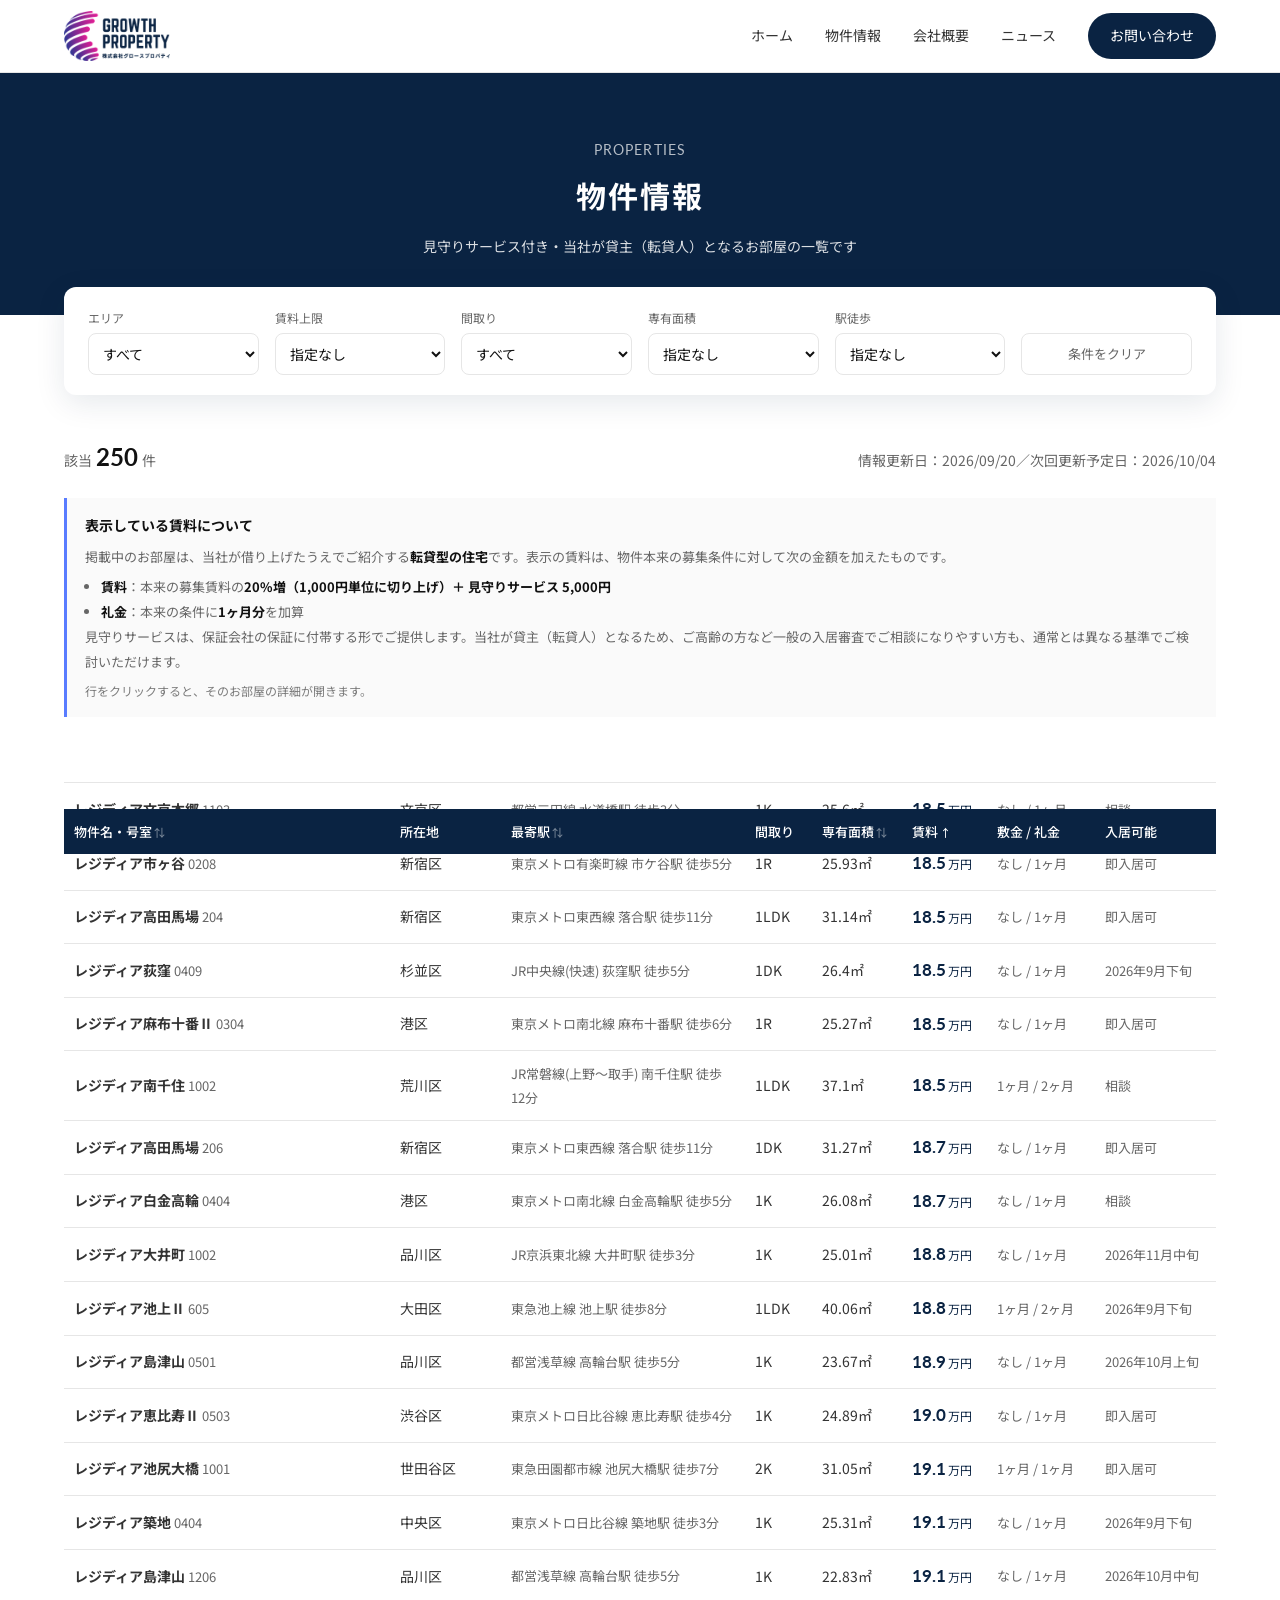
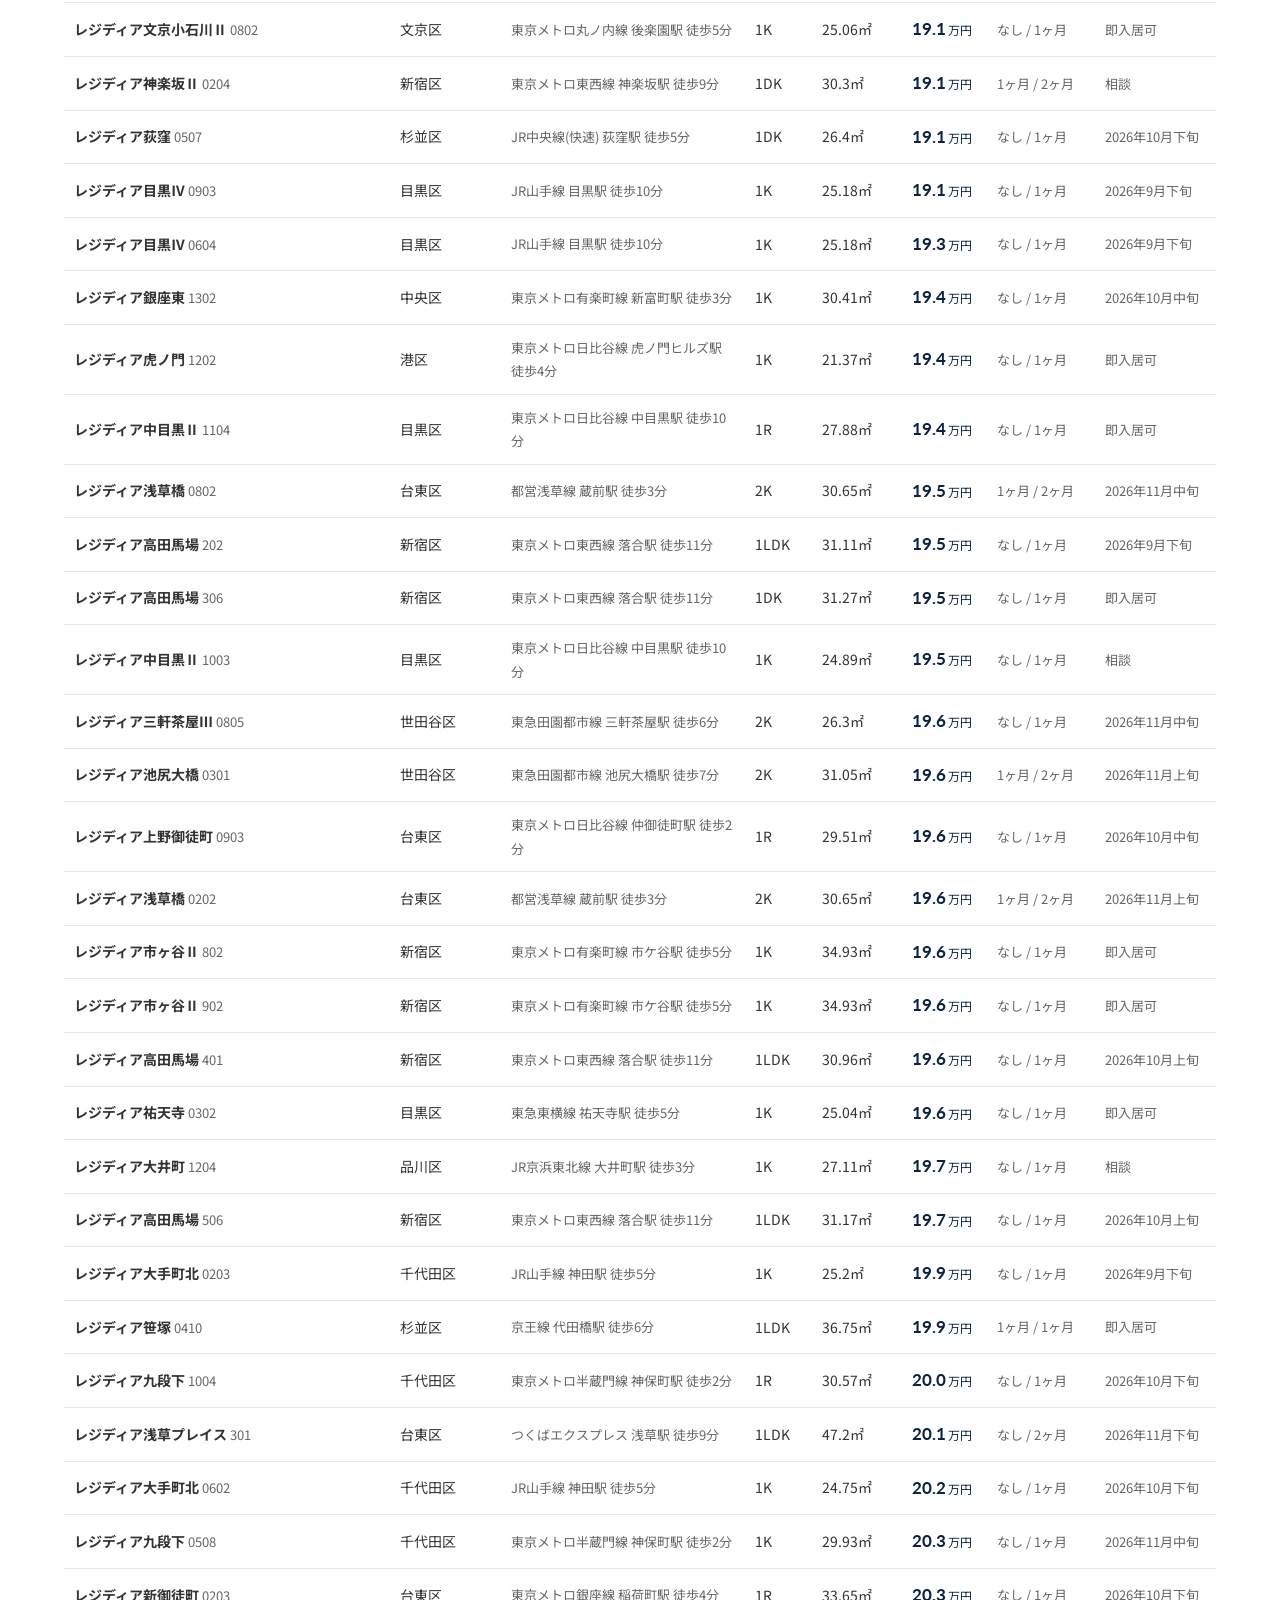
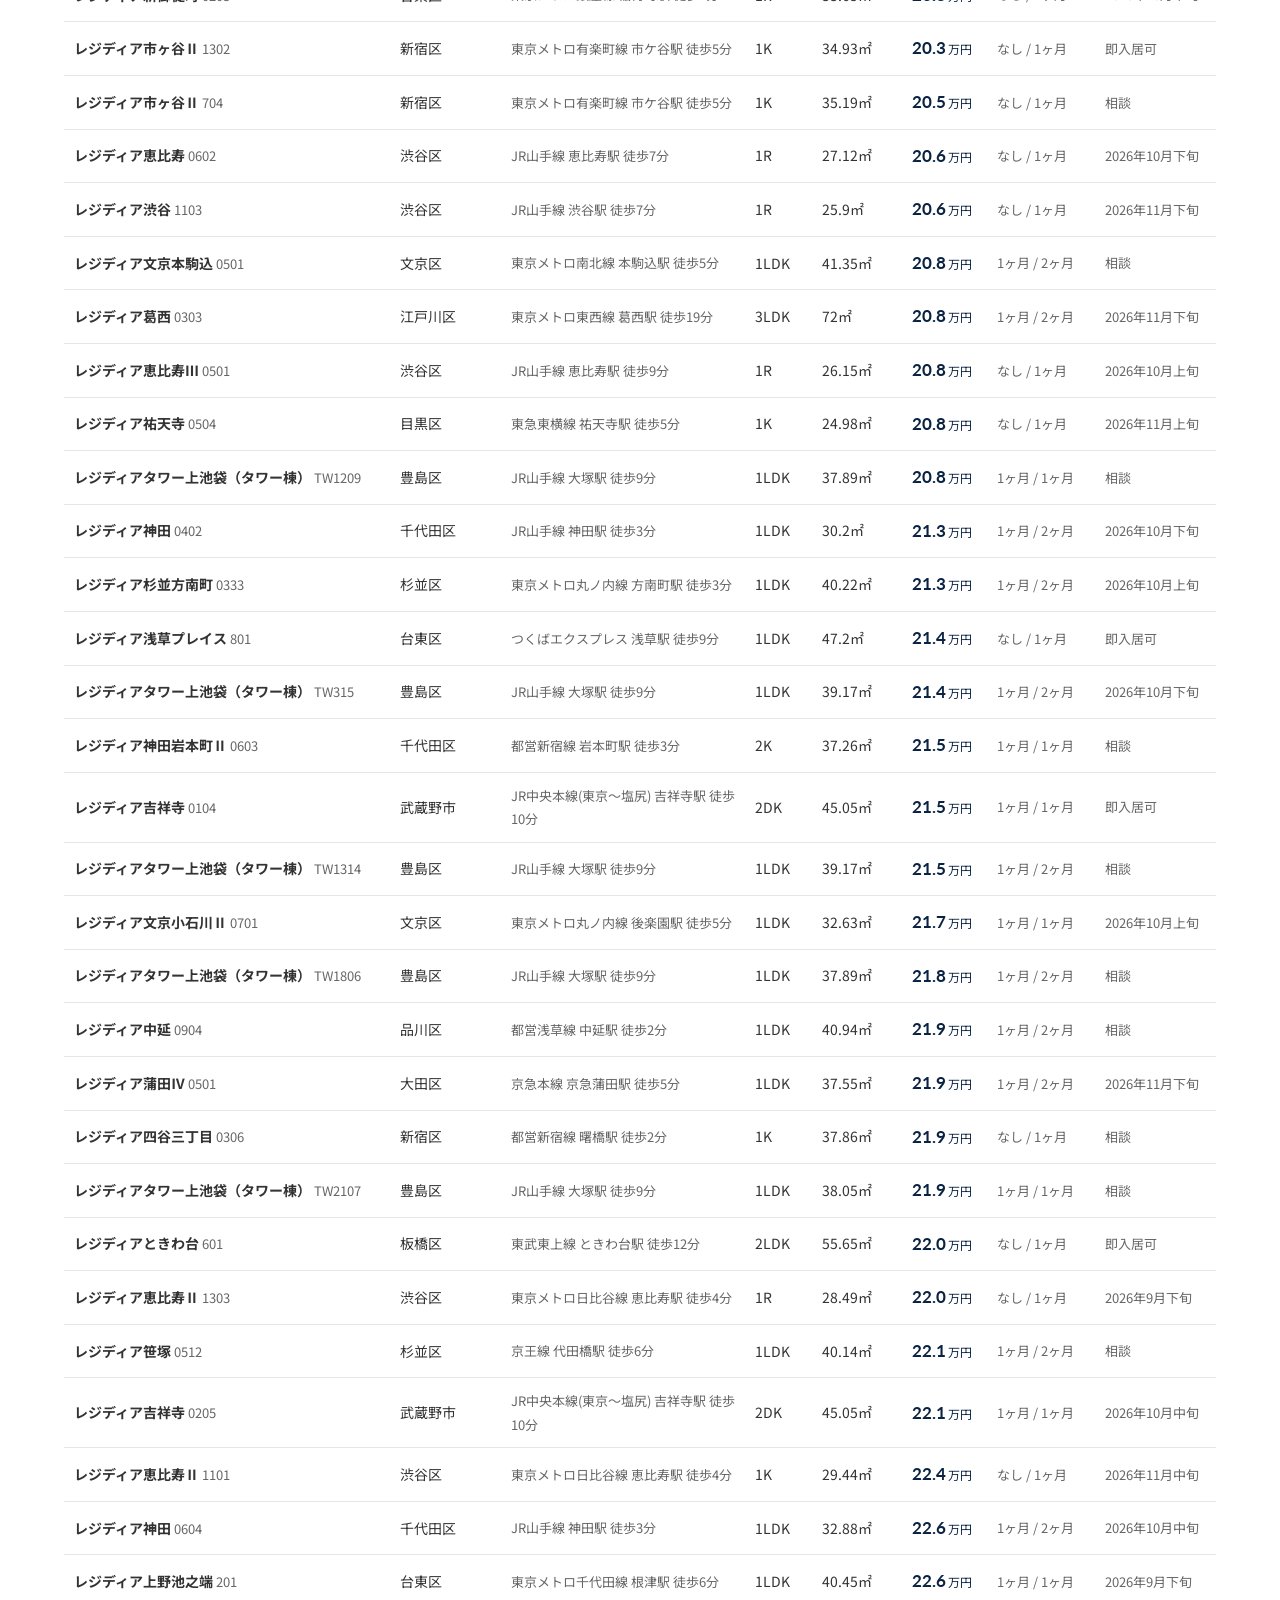
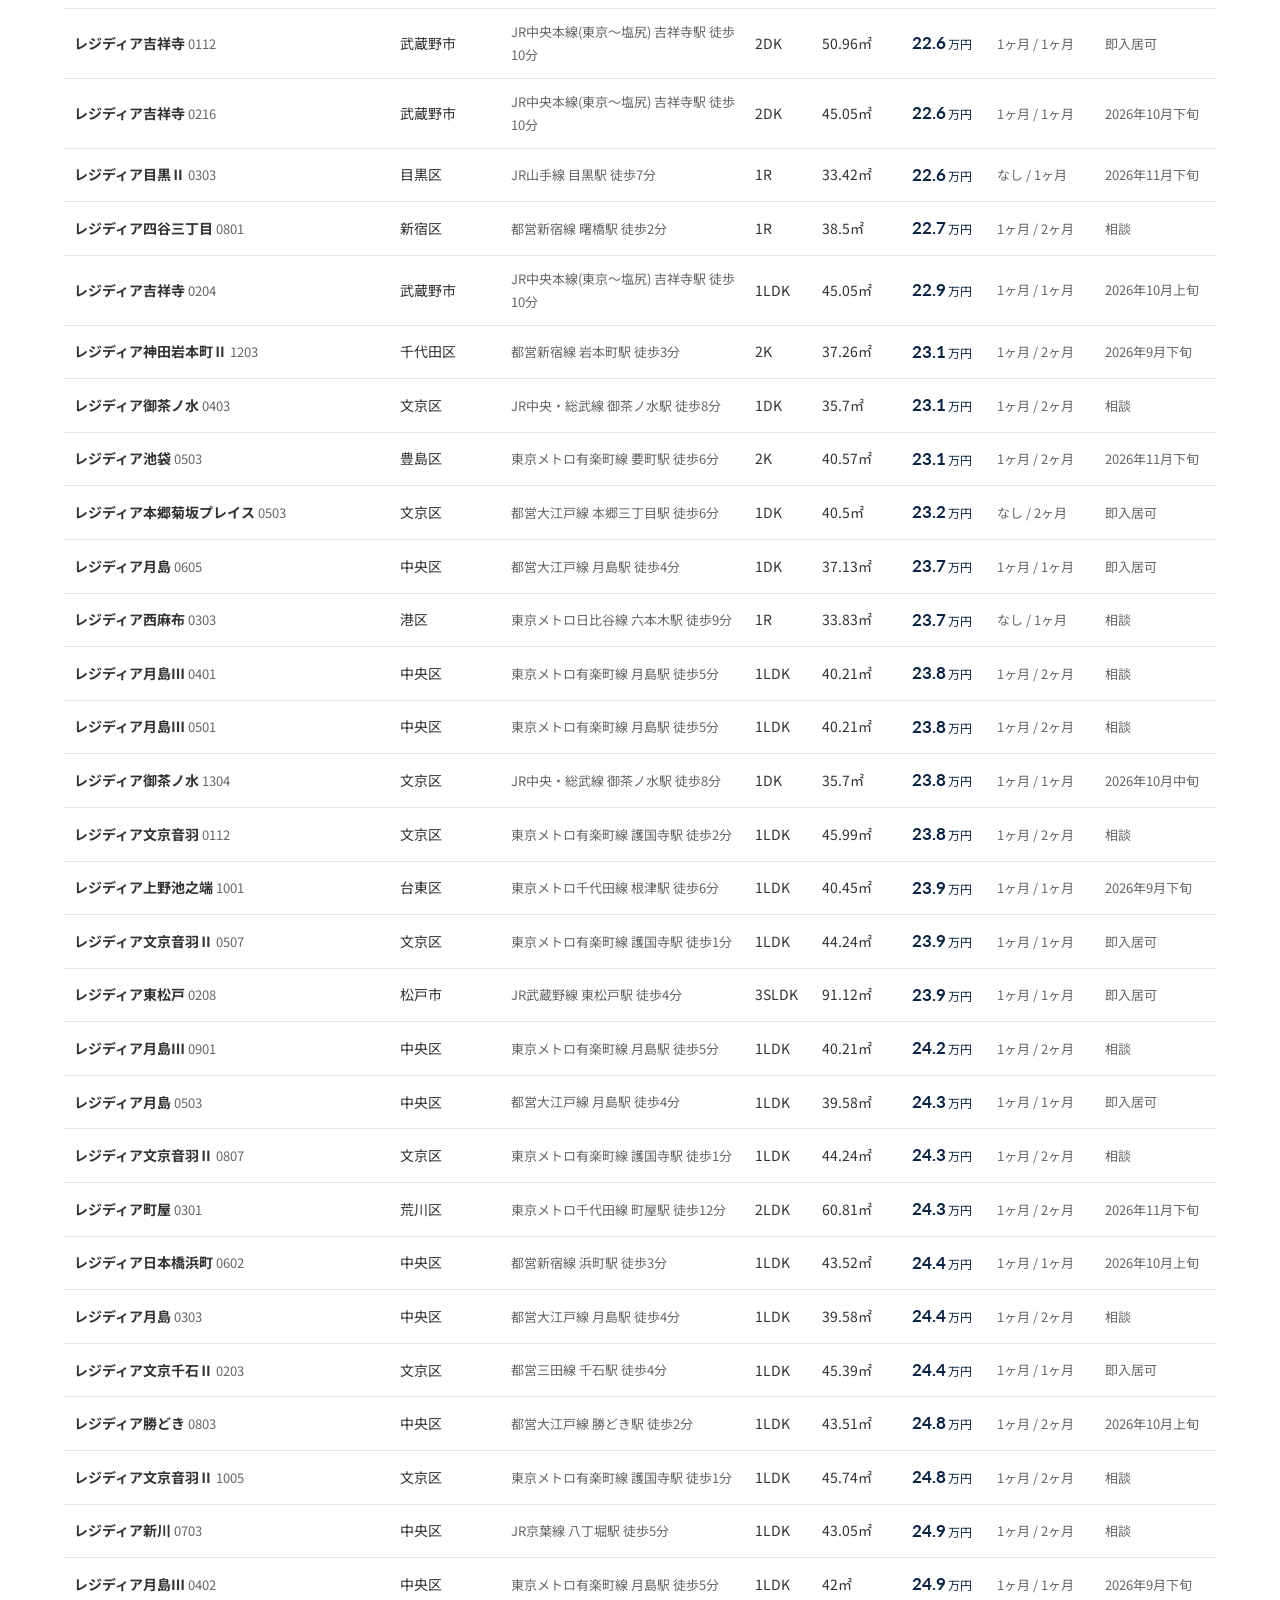
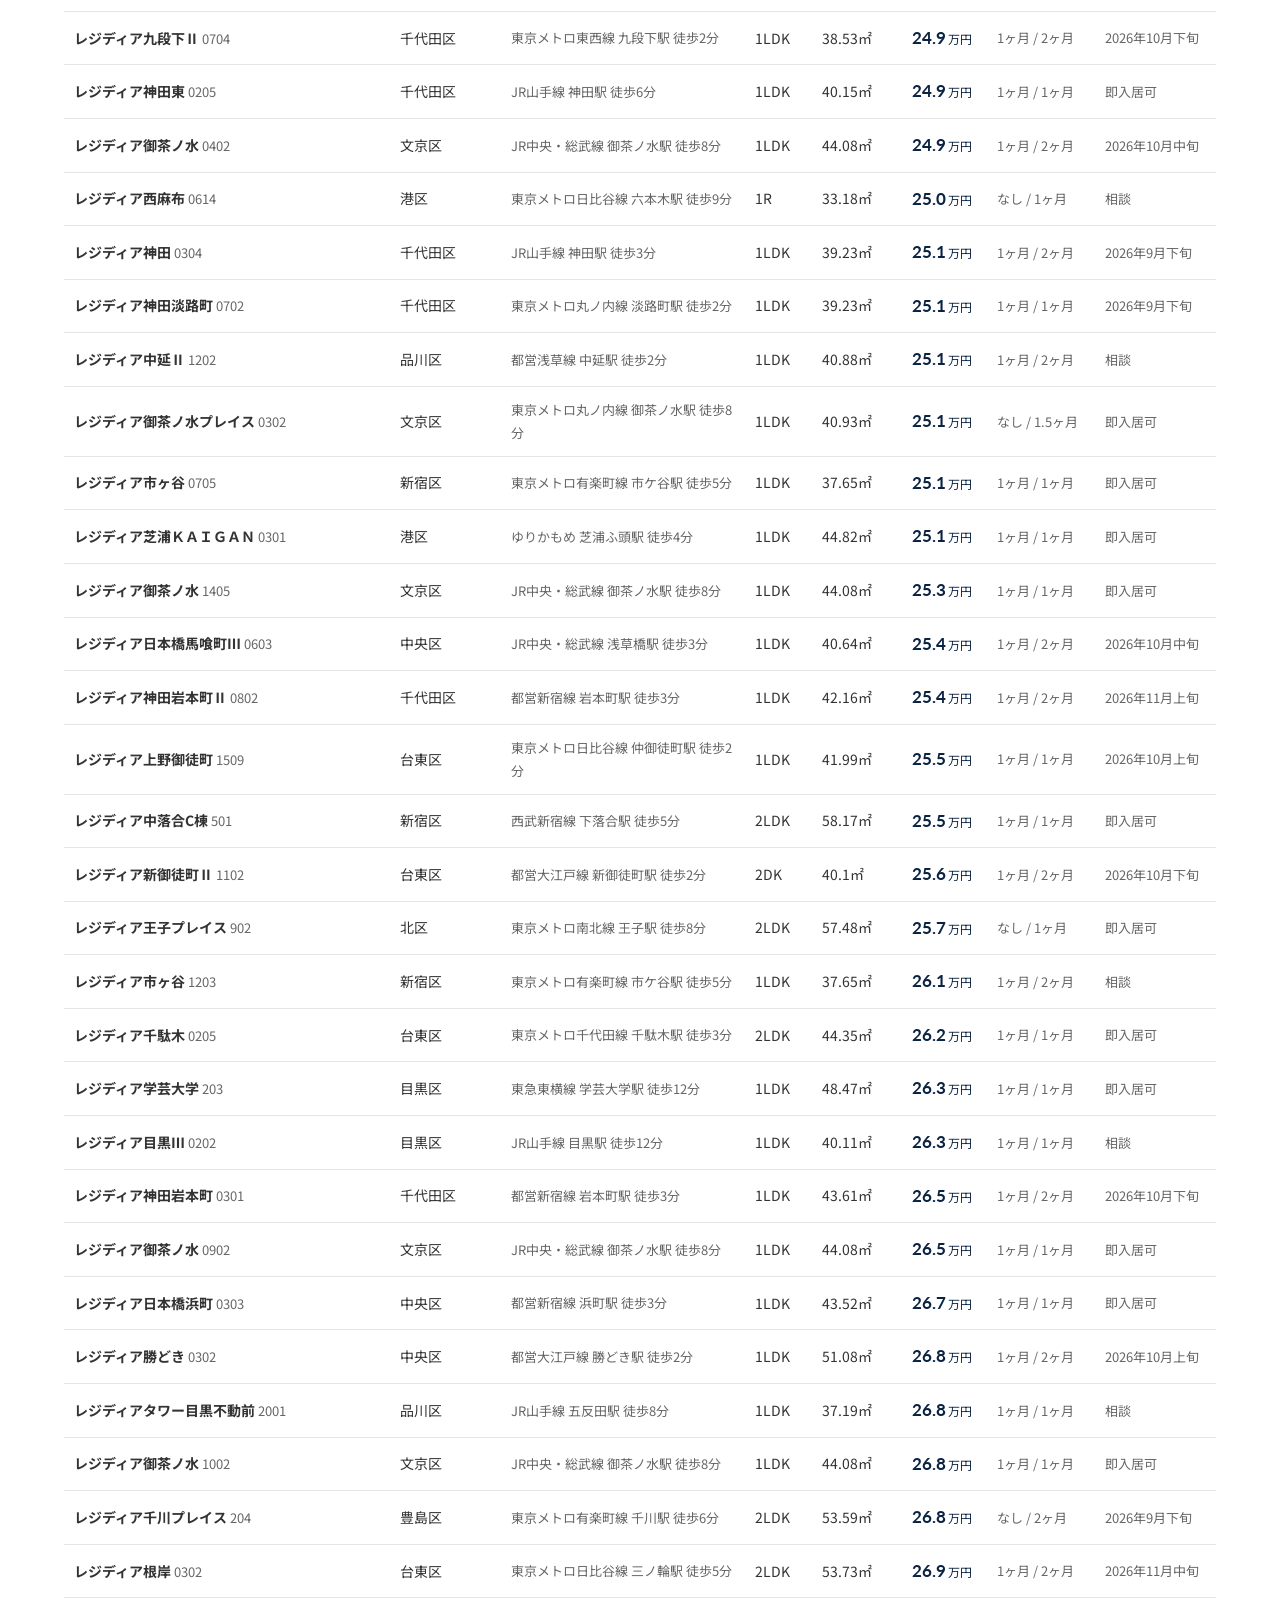
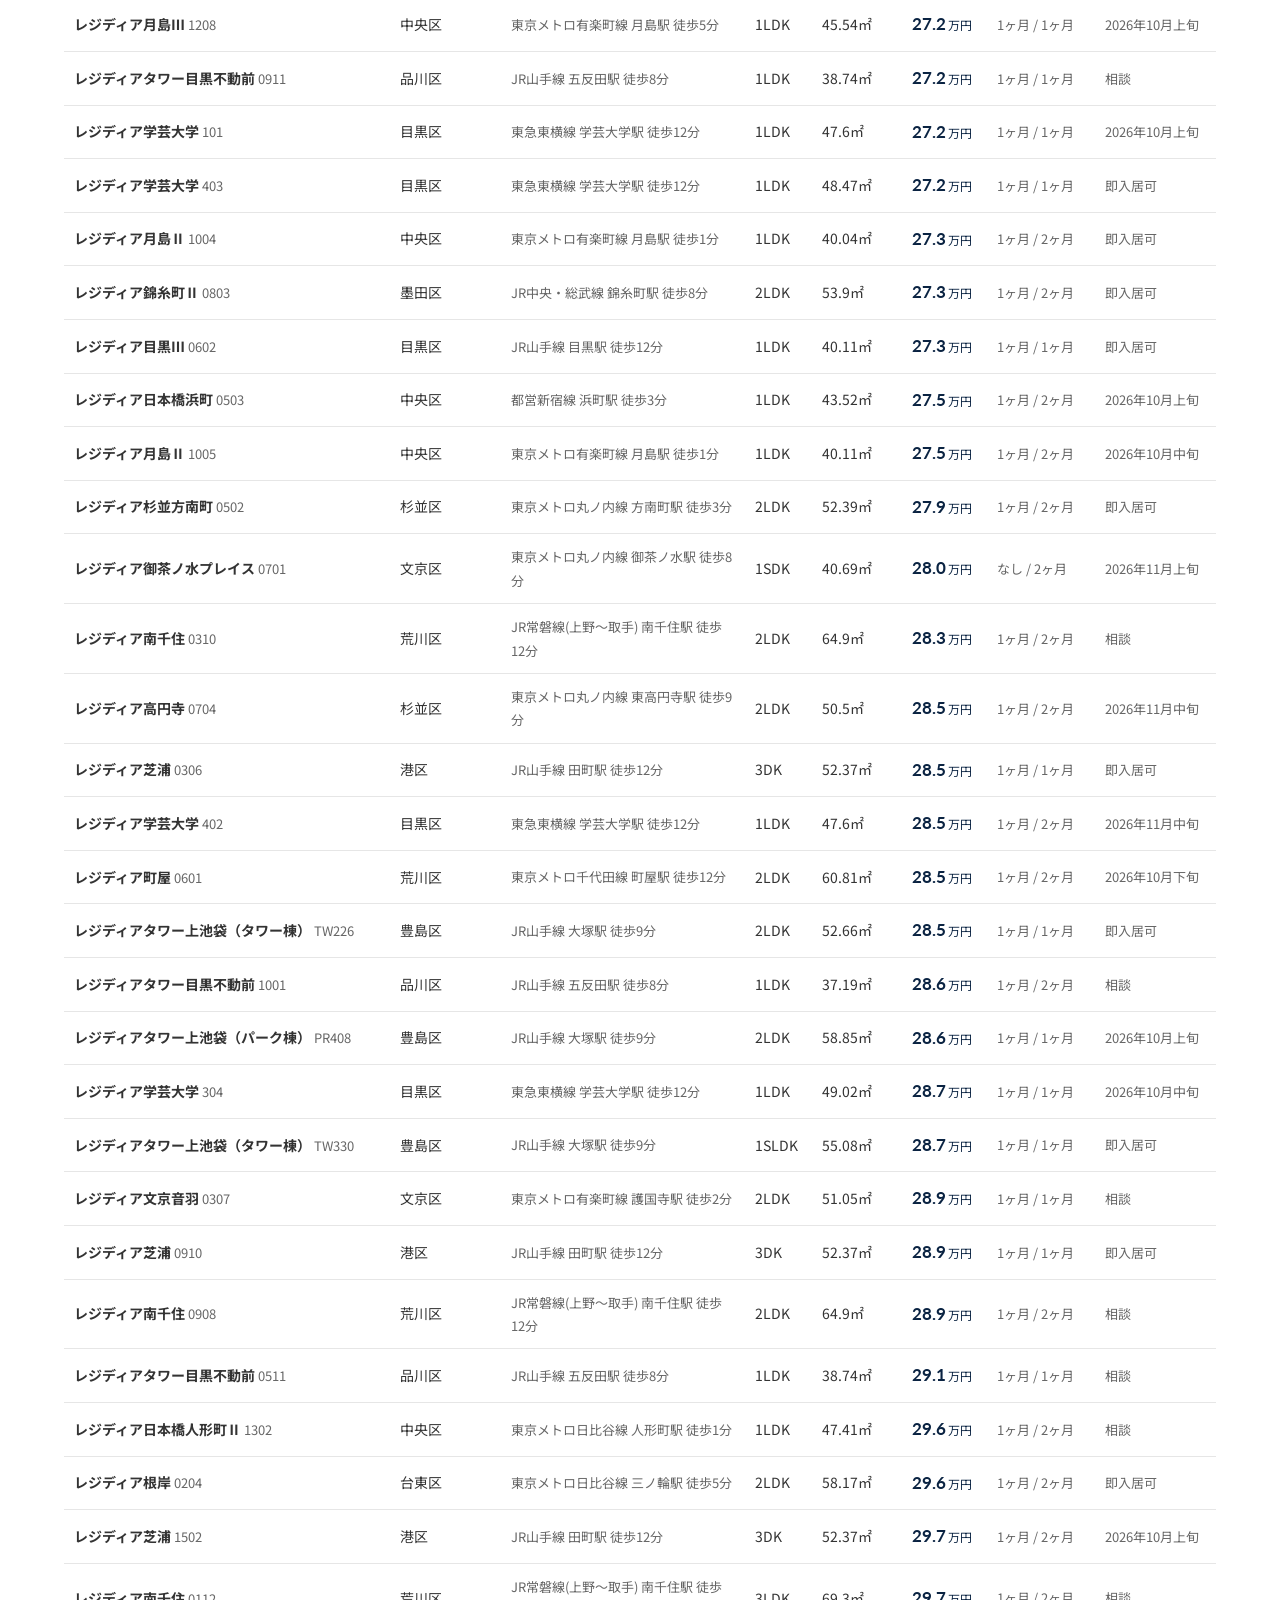
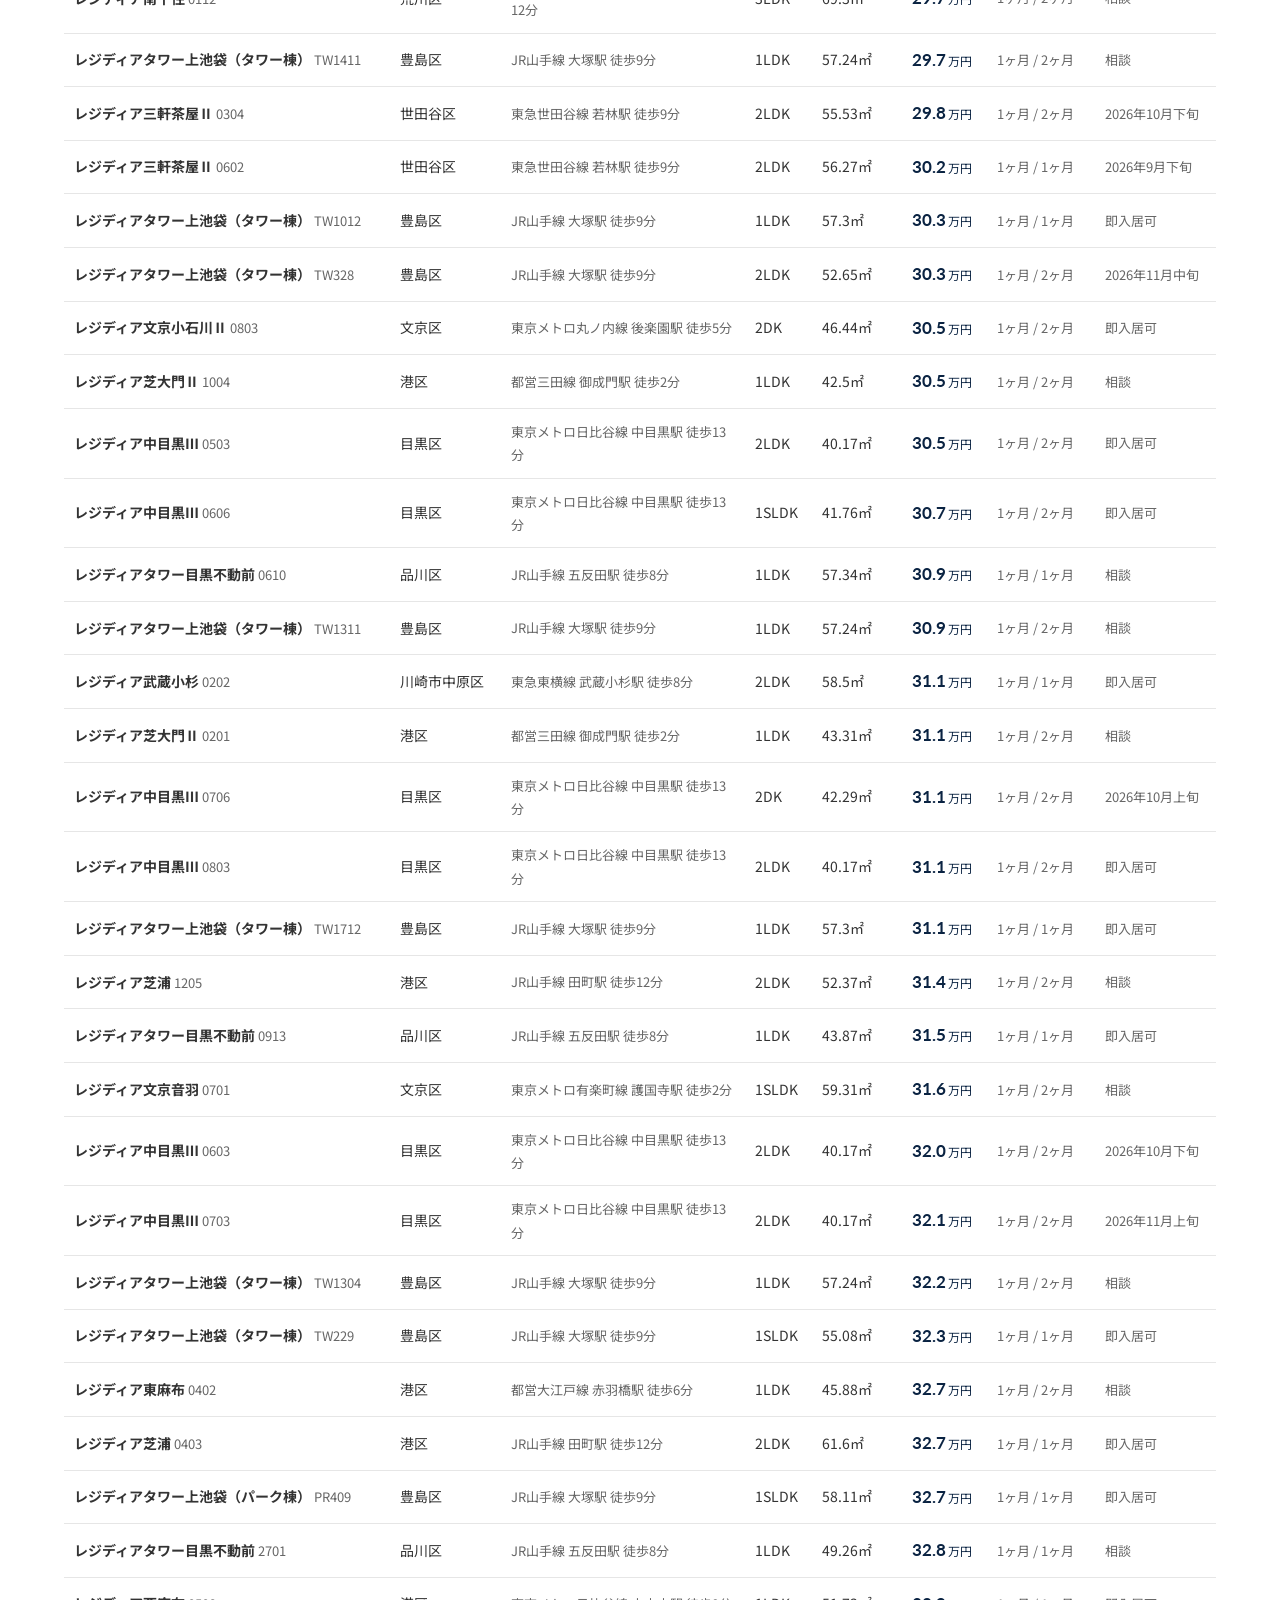
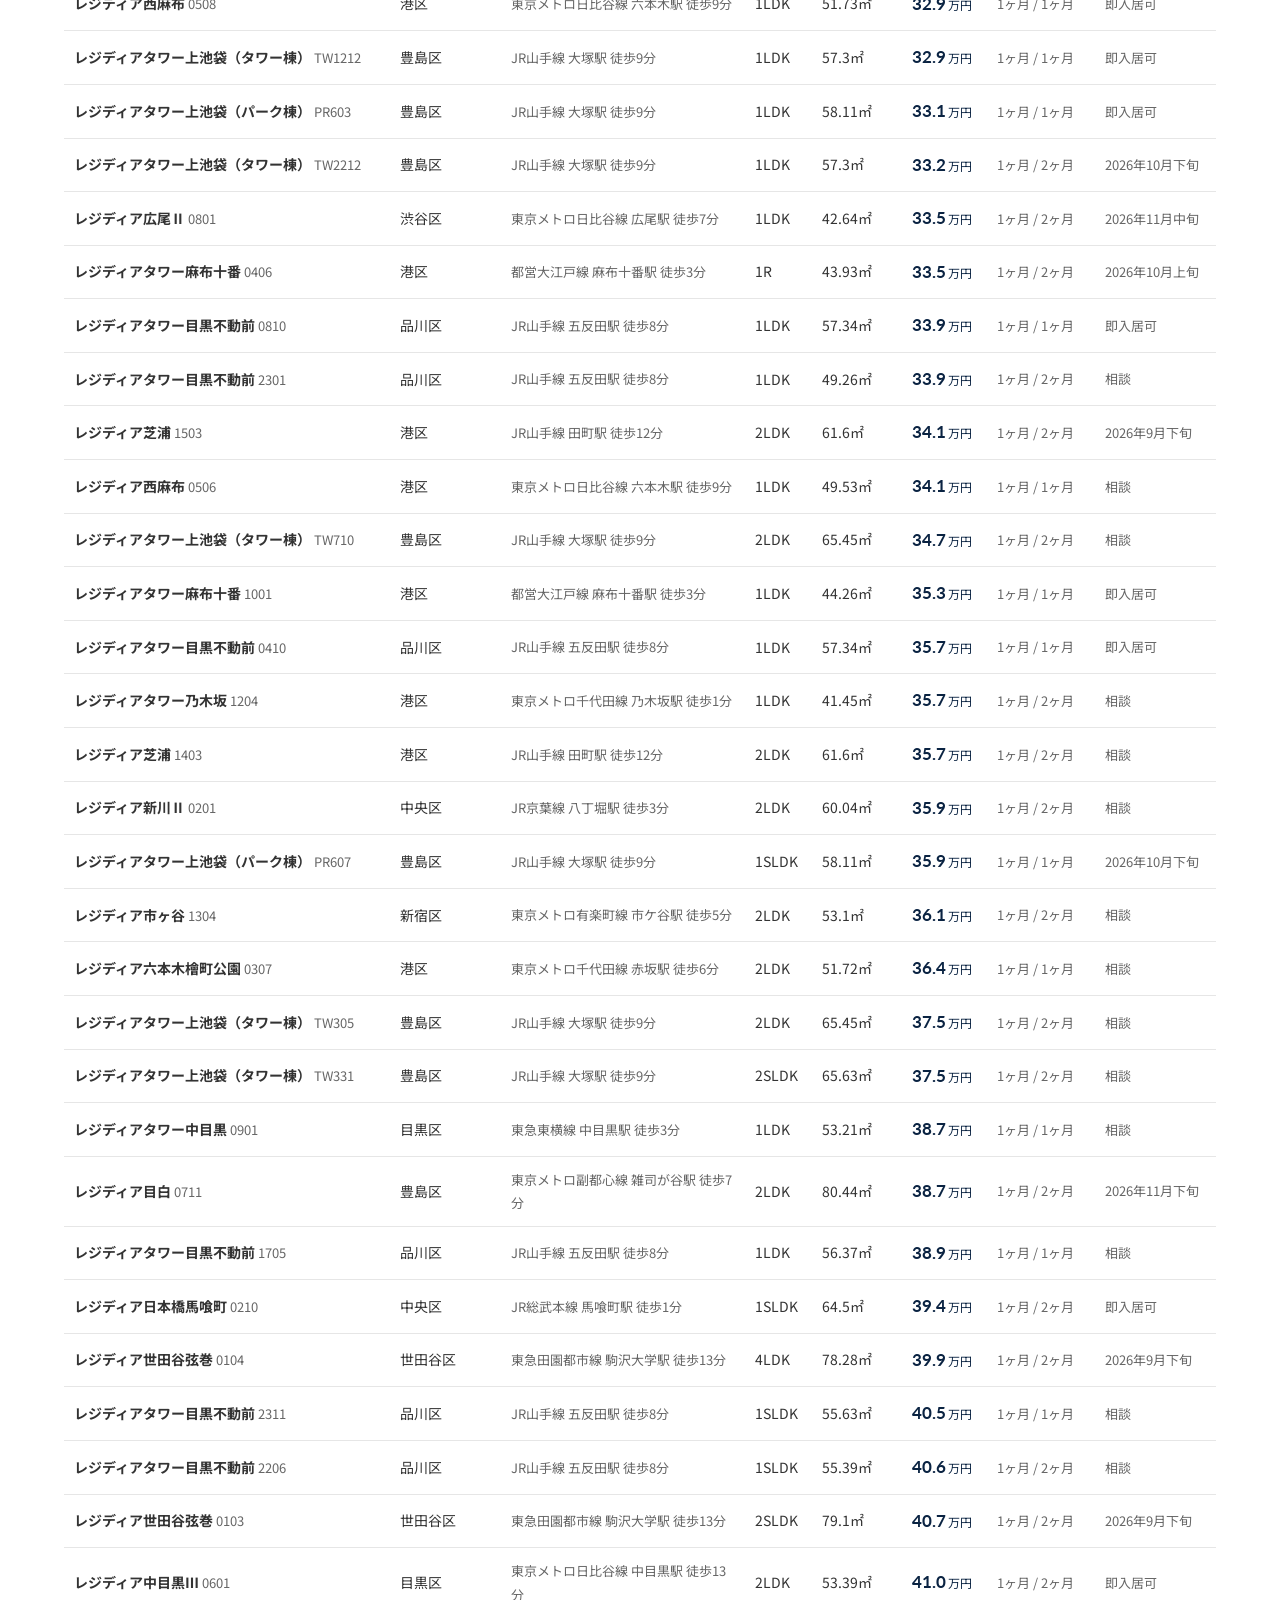
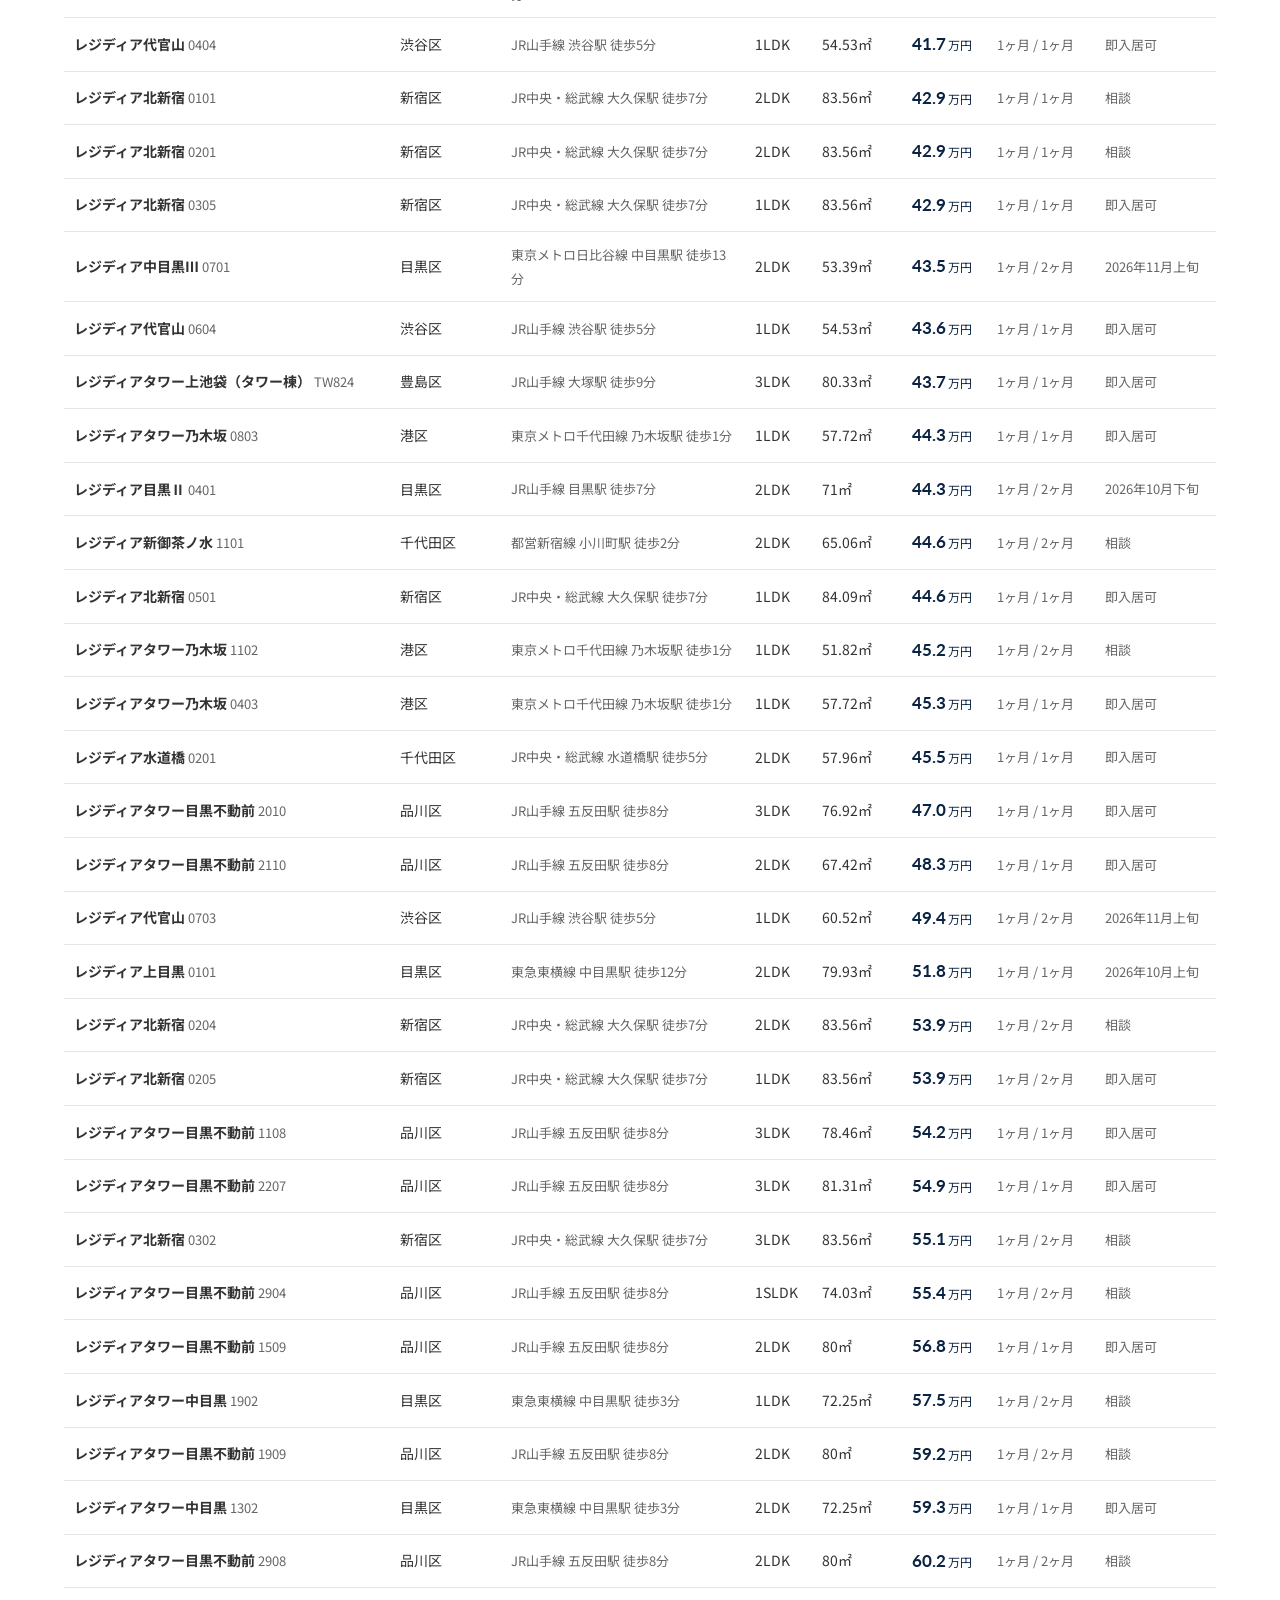
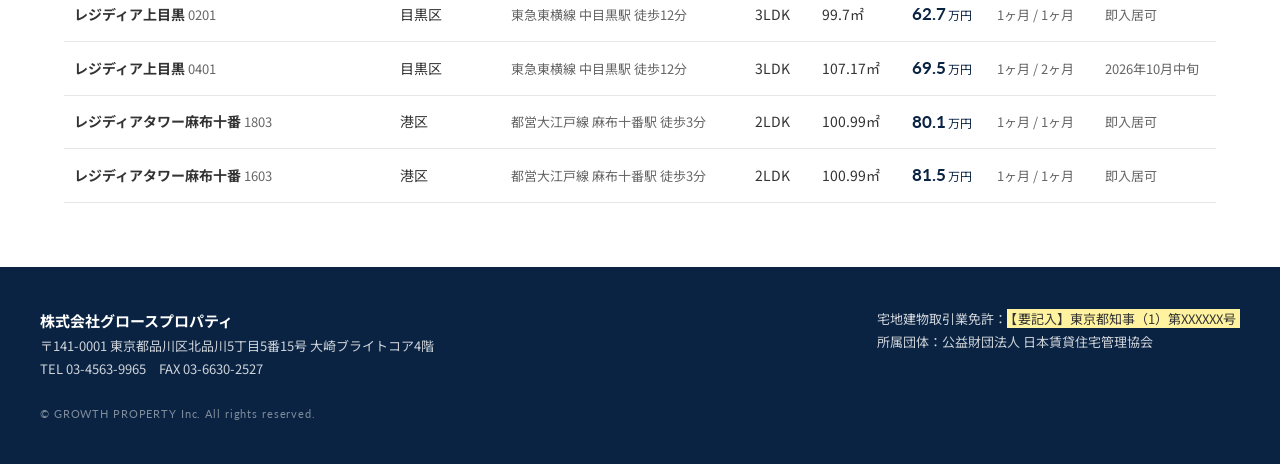
==== bukken/index.html @ fb1d076a "物件情報ページを追加（bukken/） イタンジBBの検索結果をもとにした賃貸物件の一覧・詳細ページ。 賃料は本来の募集賃料の20%増＋見守りサービス5,000円、礼金は＋1ヶ月で表示。  Co-Au" ====
<!doctype html>
<html lang="ja">
<head>
  <meta charset="utf-8">
  <meta name="viewport" content="width=device-width, initial-scale=1">
  <link rel="preconnect" href="https://fonts.googleapis.com">
  <link rel="preconnect" href="https://fonts.gstatic.com" crossorigin>
  <link href="https://fonts.googleapis.com/css2?family=Lato:wght@400;700&family=Noto+Sans+JP:wght@400;500;700&display=swap" rel="stylesheet">
  <link rel="stylesheet" href="assets/style.css?v=20260920115030">
  <title>物件情報｜株式会社グロースプロパティ</title>
  <meta name="description" content="株式会社グロースプロパティが転貸人となってご紹介する、見守りサービス付き賃貸住宅の一覧です。">
</head>
<body>
  <header class="site-header">
    <div class="inner">
      <a class="logo" href="https://growth-property.jp/" aria-label="株式会社グロースプロパティ"><img src="assets/logo.png" alt="GROWTH PROPERTY"></a>
      <nav class="site-nav">
        <a href="https://growth-property.jp/">ホーム</a>
        <a href="./">物件情報</a>
        <a href="https://growth-property.jp/about">会社概要</a>
        <a href="https://growth-property.jp/news">ニュース</a>
        <a class="btn-contact" href="https://growth-property.jp/contact">お問い合わせ</a>
      </nav>
    </div>
  </header>
  <section class="page-head">
    <div class="en">PROPERTIES</div>
    <h1>物件情報</h1>
    <p>見守りサービス付き・当社が貸主（転貸人）となるお部屋の一覧です</p>
  </section>
  <main class="container">
    <div class="filters">
      <div><label for="f-city">エリア</label><select id="f-city"><option value="">すべて</option></select></div>
      <div><label for="f-rent">賃料上限</label><select id="f-rent">
        <option value="">指定なし</option><option value="200000">20万円以下</option><option value="250000">25万円以下</option>
        <option value="300000">30万円以下</option><option value="400000">40万円以下</option><option value="500000">50万円以下</option></select></div>
      <div><label for="f-layout">間取り</label><select id="f-layout">
        <option value="">すべて</option><option value="1">1R〜1LDK</option><option value="2">2K〜2LDK</option><option value="3">3K以上</option></select></div>
      <div><label for="f-area">専有面積</label><select id="f-area">
        <option value="">指定なし</option><option value="25">25㎡以上</option><option value="40">40㎡以上</option><option value="55">55㎡以上</option><option value="70">70㎡以上</option></select></div>
      <div><label for="f-walk">駅徒歩</label><select id="f-walk">
        <option value="">指定なし</option><option value="5">5分以内</option><option value="10">10分以内</option><option value="15">15分以内</option></select></div>
      <div class="reset"><button type="button" id="f-reset">条件をクリア</button></div>
    </div>
    <div class="result-bar">
      <span>該当<strong id="count">-</strong>件</span>
      <span>情報更新日：<span id="updated">-</span>／次回更新予定日：<span id="next-update">-</span></span>
    </div>
    <div class="lead-note">
      <p class="lead-title">表示している賃料について</p>
      <p>掲載中のお部屋は、当社が借り上げたうえでご紹介する<b>転貸型の住宅</b>です。表示の賃料は、物件本来の募集条件に対して次の金額を加えたものです。</p>
      <ul>
        <li><b>賃料</b>：本来の募集賃料の<b>20%増（1,000円単位に切り上げ）＋ 見守りサービス 5,000円</b></li>
        <li><b>礼金</b>：本来の条件に<b>1ヶ月分</b>を加算</li>
      </ul>
      <p>見守りサービスは、保証会社の保証に付帯する形でご提供します。当社が貸主（転貸人）となるため、ご高齢の方など一般の入居審査でご相談になりやすい方も、通常とは異なる基準でご検討いただけます。</p>
      <p class="lead-sub">行をクリックすると、そのお部屋の詳細が開きます。</p>
    </div>
    <div class="table-wrap">
      <table class="list-table">
        <thead><tr>
          <th data-key="building">物件名・号室</th>
          <th>所在地</th>
          <th data-key="walk">最寄駅</th>
          <th>間取り</th>
          <th data-key="area">専有面積</th>
          <th data-key="rent">賃料</th>
          <th>敷金 / 礼金</th>
          <th>入居可能</th>
        </tr></thead>
        <tbody id="rows"></tbody>
      </table>
    </div>
  </main>
  <footer class="site-footer">
    <div class="inner">
      <div>
        <b>株式会社グロースプロパティ</b><br>
        〒141-0001 東京都品川区北品川5丁目5番15号 大崎ブライトコア4階<br>
        TEL 03-4563-9965　FAX 03-6630-2527
      </div>
      <div>
        宅地建物取引業免許：<span class="todo">【要記入】東京都知事（1）第XXXXXX号</span><br>
        所属団体：公益財団法人 日本賃貸住宅管理協会
      </div>
    </div>
    <p class="copy en">&copy; GROWTH PROPERTY Inc. All rights reserved.</p>
  </footer>
  <script src="assets/app.js?v=20260920115030"></script>
  <script>initList();</script>
</body>
</html>
---- bukken/assets/style.css ----
:root {
  --navy: #0a2342;
  --blue: #597cff;
  --text: #333;
  --text-strong: #111;
  --muted: #666;
  --line: #e6e6e6;
  --bg-soft: #fafafa;
  --orange: #d9822b;
}
* { box-sizing: border-box; margin: 0; padding: 0; }
html { scroll-behavior: smooth; }
body {
  font-family: "Noto Sans JP", sans-serif;
  color: var(--text);
  background: #fff;
  line-height: 1.8;
  -webkit-font-smoothing: antialiased;
  min-height: 100vh; display: flex; flex-direction: column;
}
main { flex: 1; width: 100%; }
a { color: inherit; text-decoration: none; }
img { display: block; max-width: 100%; }
.en { font-family: "Lato", sans-serif; letter-spacing: .08em; }

/* header */
.site-header {
  position: sticky; top: 0; z-index: 20;
  background: rgba(255,255,255,.96);
  border-bottom: 1px solid var(--line);
}
.site-header .inner {
  max-width: 1200px; margin: 0 auto; height: 72px; padding: 0 24px;
  display: flex; align-items: center; justify-content: space-between;
}
.logo { display: block; }
.logo img { height: 50px; width: auto; }
.site-nav { display: flex; gap: 32px; align-items: center; font-size: 14px; }
.site-nav a:hover { color: var(--blue); }
.btn-contact {
  background: var(--navy); color: #fff; padding: 10px 22px; border-radius: 999px; font-size: 14px;
}
.btn-contact:hover { opacity: .85; color: #fff !important; }

/* page title */
.page-head { background: var(--navy); color: #fff; padding: 64px 24px 56px; text-align: center; }
.page-head .en { font-size: 14px; opacity: .7; }
.page-head h1 { font-size: 30px; font-weight: 700; letter-spacing: .06em; margin-top: 6px; }
.page-head p { font-size: 14px; opacity: .85; margin-top: 12px; }

.container { max-width: 1200px; margin: 0 auto; padding: 0 24px; }

/* filters */
.filters {
  margin: -28px auto 0; position: relative; z-index: 2;
  background: #fff; border-radius: 12px; box-shadow: 0 8px 30px rgba(10,35,66,.1);
  padding: 20px 24px; display: grid; gap: 16px;
  grid-template-columns: repeat(6, 1fr);
}
.filters label { display: block; font-size: 12px; color: var(--muted); margin-bottom: 4px; }
.filters select {
  width: 100%; height: 42px; border: 1px solid var(--line); border-radius: 8px;
  padding: 0 10px; font: inherit; font-size: 14px; color: var(--text-strong); background: #fff;
}
.result-bar {
  display: flex; justify-content: space-between; align-items: baseline;
  margin: 40px 0 20px; font-size: 14px; color: var(--muted);
}
.result-bar strong { font-size: 24px; color: var(--text-strong); font-family: "Lato", sans-serif; margin: 0 4px; }

/* list table */
.lead-note { font-size: 13px; color: var(--muted); background: var(--bg-soft); border-left: 3px solid var(--blue); padding: 14px 18px; margin-bottom: 20px; line-height: 1.9; }
.lead-note p + p, .lead-note ul { margin-top: 6px; }
.lead-note .lead-title { font-size: 14px; font-weight: 700; color: var(--text-strong); }
.lead-note ul { padding-left: 1.2em; }
.lead-note li { list-style: disc; }
.lead-note .lead-sub { font-size: 12px; opacity: .85; }
.lead-note b { color: var(--text-strong); }
.table-wrap { overflow-x: auto; margin-bottom: 64px; }
.list-table { width: 100%; border-collapse: collapse; font-size: 14px; white-space: nowrap; }
.list-table th, .list-table td { padding: 11px 10px; text-align: left; border-bottom: 1px solid var(--line); }
.list-table td.sub, .list-table td:first-child { white-space: normal; }
.list-table th:nth-child(3), .list-table td:nth-child(3) { max-width: 230px; }
.list-table td:first-child { min-width: 160px; }
.list-table thead th {
  background: var(--navy); color: #fff; font-weight: 500; font-size: 13px; position: sticky; top: 72px; z-index: 5;
}
.list-table thead th[data-key] { cursor: pointer; }
.list-table thead th[data-key]:hover { background: #143055; }
.list-table thead th[data-key]::after { content: " ⇅"; opacity: .45; font-size: 11px; }
.list-table thead th.sorted[data-dir="asc"]::after { content: " ↑"; opacity: 1; }
.list-table thead th.sorted[data-dir="desc"]::after { content: " ↓"; opacity: 1; }
.list-table tbody tr { cursor: pointer; }
.list-table tbody tr:hover { background: #f5f8ff; }
.list-table td.sub { color: var(--muted); font-size: 13px; }
.list-table td.rent { font-family: "Lato", sans-serif; font-weight: 700; font-size: 17px; color: var(--navy); }
.list-table td.rent small { font-family: "Noto Sans JP", sans-serif; font-size: 12px; font-weight: 400; margin-left: 2px; }
.list-table .room { color: var(--muted); font-size: 13px; }
.empty { text-align: center; padding: 60px 0; color: var(--muted); }
.filters .reset { display: flex; align-items: flex-end; }
.filters .reset button {
  width: 100%; height: 42px; border: 1px solid var(--line); border-radius: 8px; background: #fff;
  font: inherit; font-size: 13px; color: var(--muted); cursor: pointer;
}
.filters .reset button:hover { border-color: var(--navy); color: var(--navy); }

/* detail */
.breadcrumb { font-size: 12px; color: var(--muted); margin: 24px 0; }
.breadcrumb a:hover { color: var(--blue); }
.detail { display: grid; grid-template-columns: 1.3fr 1fr; gap: 48px; margin: 8px 0 56px; align-items: start; }
.gallery .main { aspect-ratio: 4 / 3; border-radius: 12px; overflow: hidden; background: #eee; position: relative; }
.gallery .main img { position: absolute; inset: 0; width: 100%; height: 100%; object-fit: cover; }
.gallery .thumbs { display: grid; grid-template-columns: repeat(5, 1fr); gap: 8px; margin-top: 8px; }
.gallery .thumbs button { border: 2px solid transparent; border-radius: 6px; overflow: hidden; cursor: pointer; aspect-ratio: 4/3; padding: 0; background: #eee; }
.gallery .thumbs button.active { border-color: var(--blue); }
.gallery .thumbs img { width: 100%; height: 100%; object-fit: cover; }
.summary .status-line { display: flex; gap: 8px; align-items: center; font-size: 12px; color: var(--muted); }
.summary .status-line .pill { position: static; }
.summary h1 { font-size: 24px; color: var(--text-strong); margin: 8px 0 4px; line-height: 1.5; }
.summary .addr { font-size: 14px; color: var(--muted); }
.summary .rent { font-family: "Lato", sans-serif; font-size: 38px; font-weight: 700; color: var(--navy); margin-top: 16px; line-height: 1.2; }
.summary .rent small { font-family: "Noto Sans JP", sans-serif; font-size: 14px; font-weight: 400; color: var(--muted); margin-left: 6px; }
.summary .quick { display: grid; grid-template-columns: repeat(3, 1fr); border: 1px solid var(--line); border-radius: 8px; margin: 20px 0; }
.summary .quick div { padding: 12px; text-align: center; font-size: 12px; color: var(--muted); }
.summary .quick div + div { border-left: 1px solid var(--line); }
.summary .quick b { display: block; font-size: 16px; color: var(--text-strong); }
.summary .comment { font-size: 14px; margin-bottom: 20px; }
.cta { background: var(--bg-soft); border-radius: 12px; padding: 20px; text-align: center; }
.cta .btn-contact { display: block; padding: 14px; font-size: 15px; font-weight: 700; }
.cta-lead { font-size: 13px; color: var(--muted); margin-bottom: 12px; }
.cta .tel { margin-top: 12px; font-size: 13px; color: var(--muted); }
.cta .tel span { display: block; font-size: 12px; }
.note-inline { font-size: 12px; color: var(--muted); margin-left: 6px; }
.cta .tel b { font-family: "Lato", sans-serif; font-size: 20px; color: var(--text-strong); display: block; }
.cta .note { font-size: 12px; color: var(--muted); margin-top: 8px; }

.section-title { font-size: 18px; font-weight: 700; color: var(--text-strong); border-left: 4px solid var(--navy); padding-left: 12px; margin: 0 0 16px; }
.spec-table { width: 100%; border-collapse: collapse; font-size: 14px; margin-bottom: 40px; }
.spec-table th, .spec-table td { border-top: 1px solid var(--line); padding: 12px 14px; text-align: left; vertical-align: top; }
.spec-table tr:last-child th, .spec-table tr:last-child td { border-bottom: 1px solid var(--line); }
.spec-table th { width: 18%; background: var(--bg-soft); font-weight: 500; color: var(--muted); white-space: nowrap; }
.spec-table td { width: 32%; color: var(--text-strong); }
.update-note { font-size: 12px; color: var(--muted); margin: -24px 0 64px; }

/* footer */
.site-footer { background: var(--navy); color: rgba(255,255,255,.8); font-size: 13px; padding: 40px 24px; }
.site-footer .inner { max-width: 1200px; margin: 0 auto; display: flex; justify-content: space-between; gap: 24px; flex-wrap: wrap; }
.site-footer b { color: #fff; font-size: 15px; }
.site-footer .copy { max-width: 1200px; margin: 24px auto 0; font-size: 11px; opacity: .6; }
.todo { background: #fff3a0; color: #333; padding: 0 4px; }

@media (max-width: 960px) {
  .filters { grid-template-columns: repeat(3, 1fr); }
  .detail { grid-template-columns: 1fr; gap: 32px; }
}
@media (max-width: 640px) {
  .site-header .inner { padding: 0 16px; height: 60px; }
  .site-nav a:not(.btn-contact) { display: none; }
  .logo img { height: 42px; }
  .container { padding: 0 16px; }
  .page-head { padding: 44px 16px 48px; }
  .page-head h1 { font-size: 24px; }
  .filters { grid-template-columns: 1fr 1fr; padding: 16px; }
  .table-wrap { overflow-x: visible; }
  .grid { grid-template-columns: 1fr; }
  .list-table, .list-table tbody, .list-table tr, .list-table td { display: block; width: 100%; white-space: normal; }
  .list-table thead { display: none; }
  .list-table tbody tr { border: 1px solid var(--line); border-radius: 10px; margin-bottom: 12px; padding: 6px 4px; }
  .list-table tbody td { border: none; display: flex; justify-content: space-between; gap: 16px; padding: 6px 12px; }
  .list-table tbody td::before { content: attr(data-l); color: var(--muted); font-size: 12px; flex: none; }
  .list-table tbody td > span { text-align: right; }
  .list-table td.rent { font-size: 20px; }
  .spec-table th, .spec-table td { display: block; width: 100%; }
  .spec-table th { border-bottom: none; }
  .summary .rent { font-size: 32px; }
}

/* 埋め込み表示（Studioのページ内に置くとき） */
.embed .site-header, .embed .site-footer, .embed .page-head, .embed .breadcrumb { display: none; }
.embed body { background: transparent; }
.embed .filters { margin-top: 24px; box-shadow: none; border: 1px solid var(--line); }
.embed .list-table thead th { top: 0; }
.embed .container { padding: 0 8px; }
.back-link { font-size: 13px; margin: 20px 0 0; }
.back-link a { color: var(--blue); }
.back-link a:hover { text-decoration: underline; }
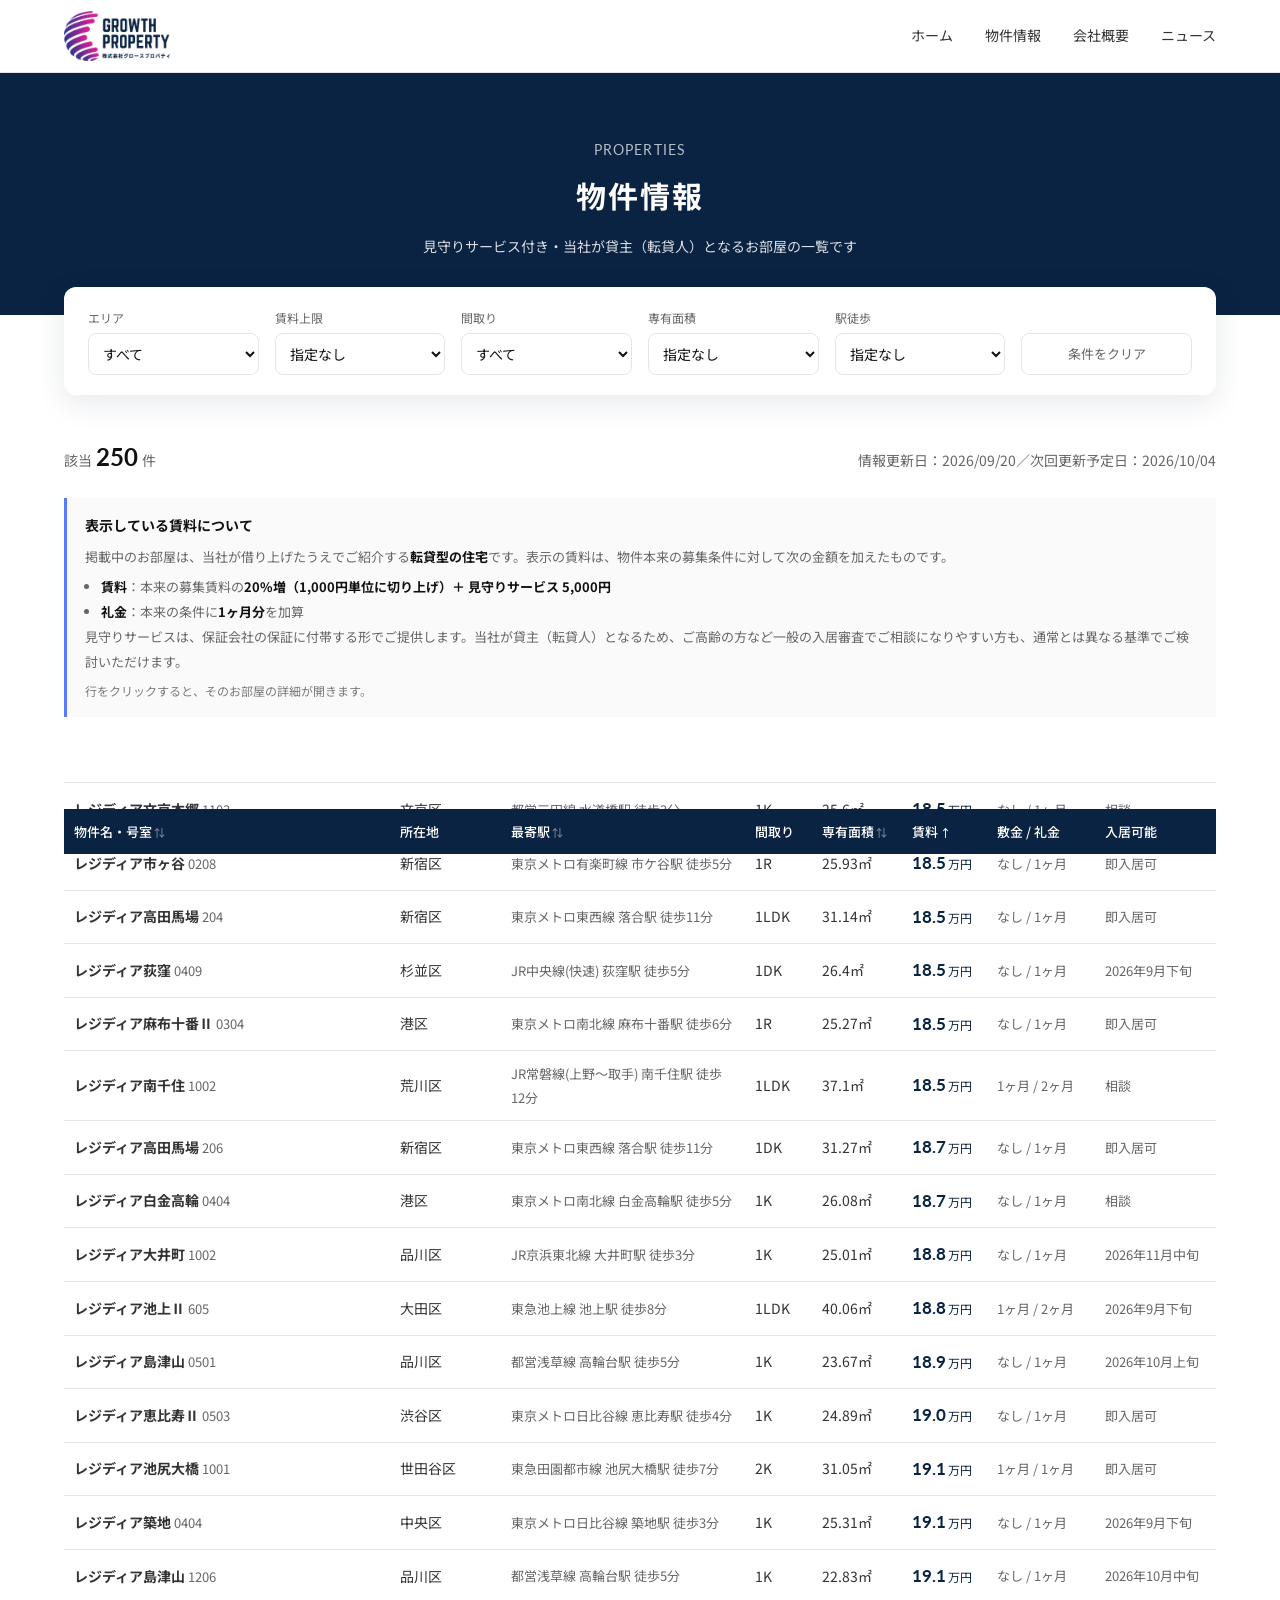
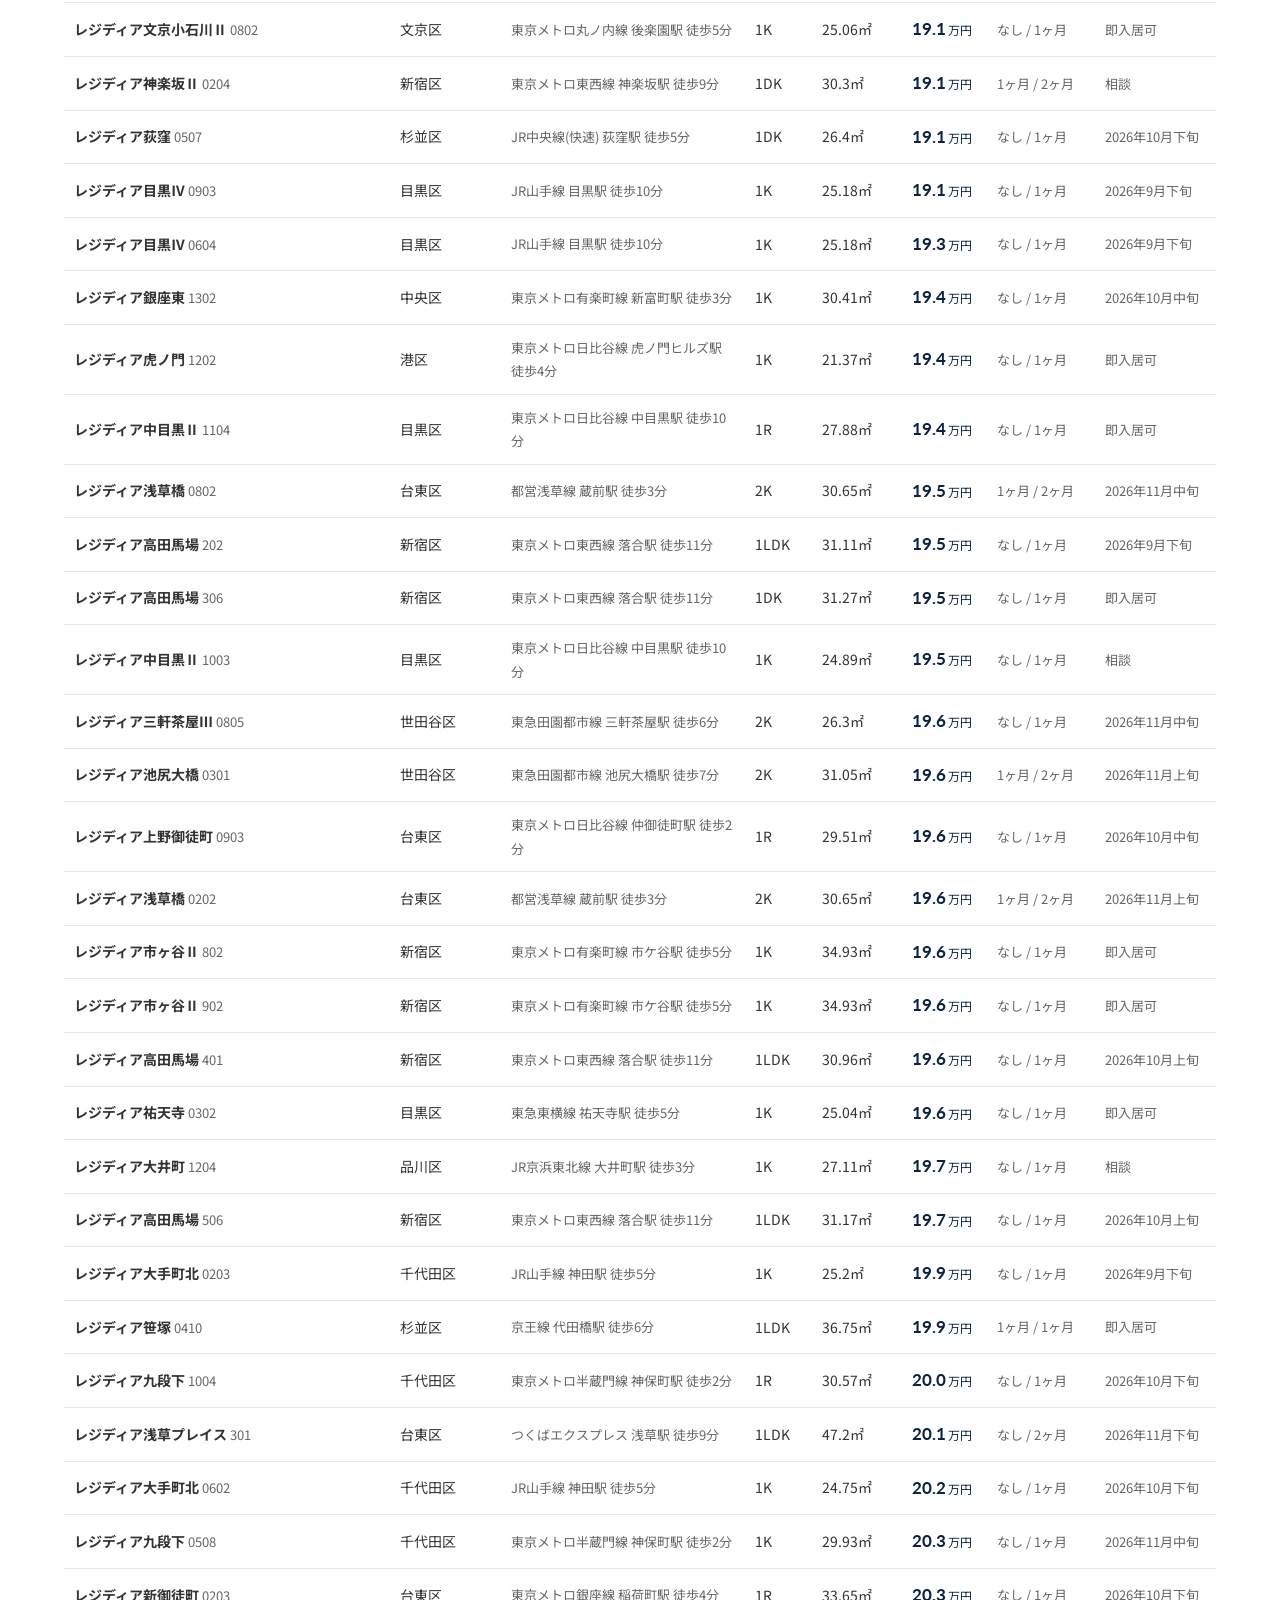
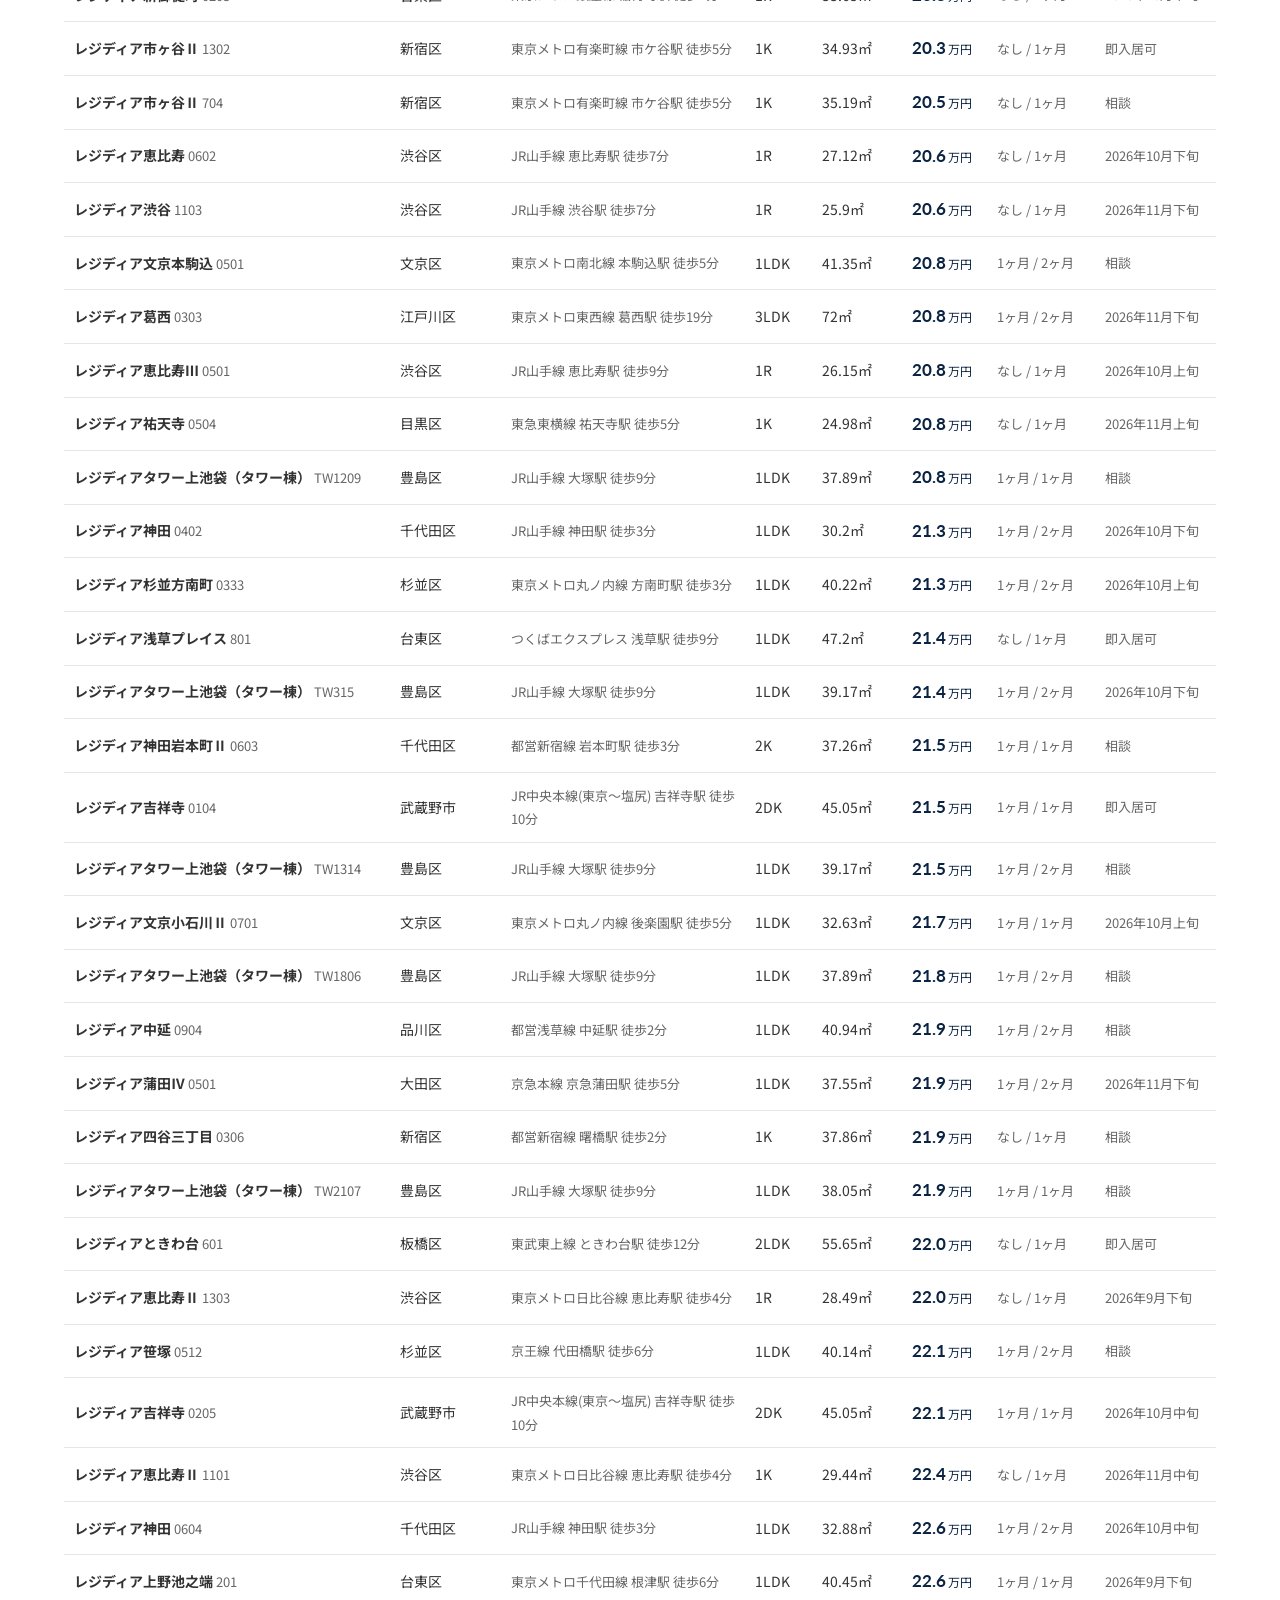
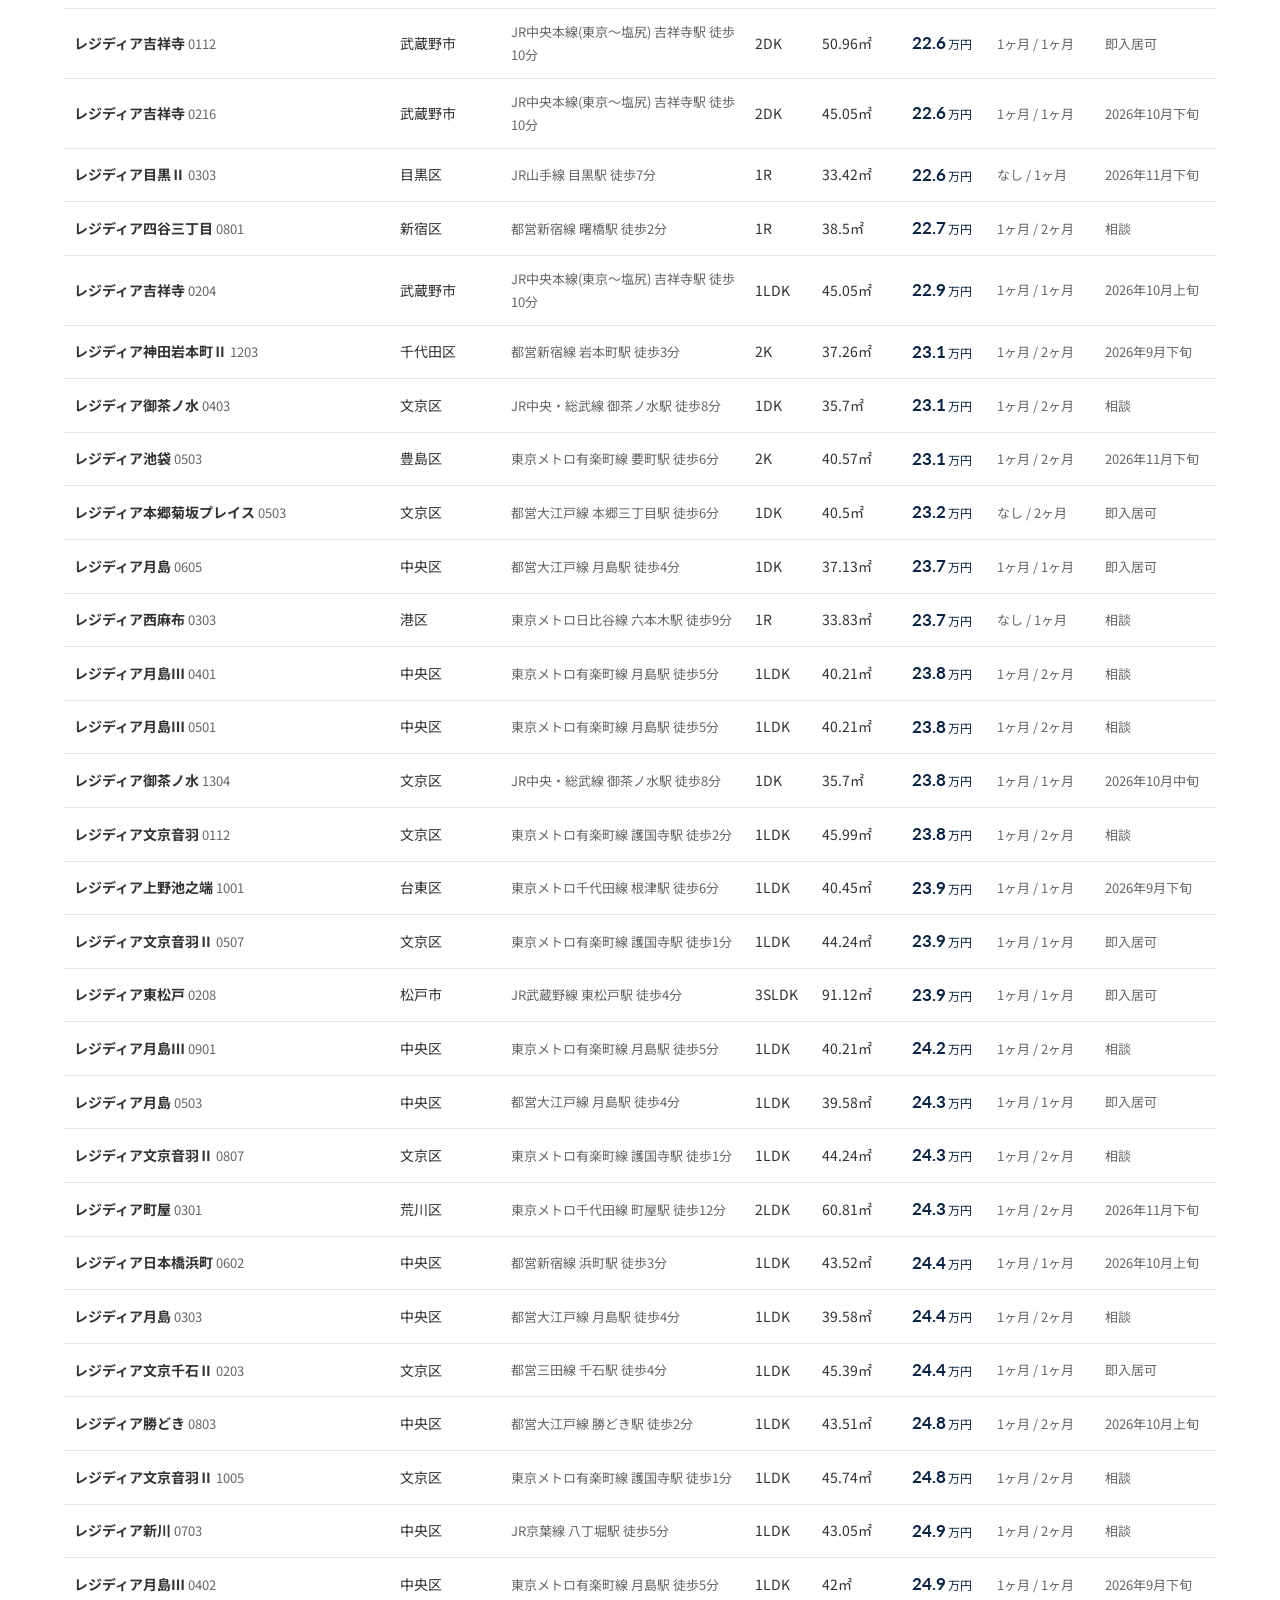
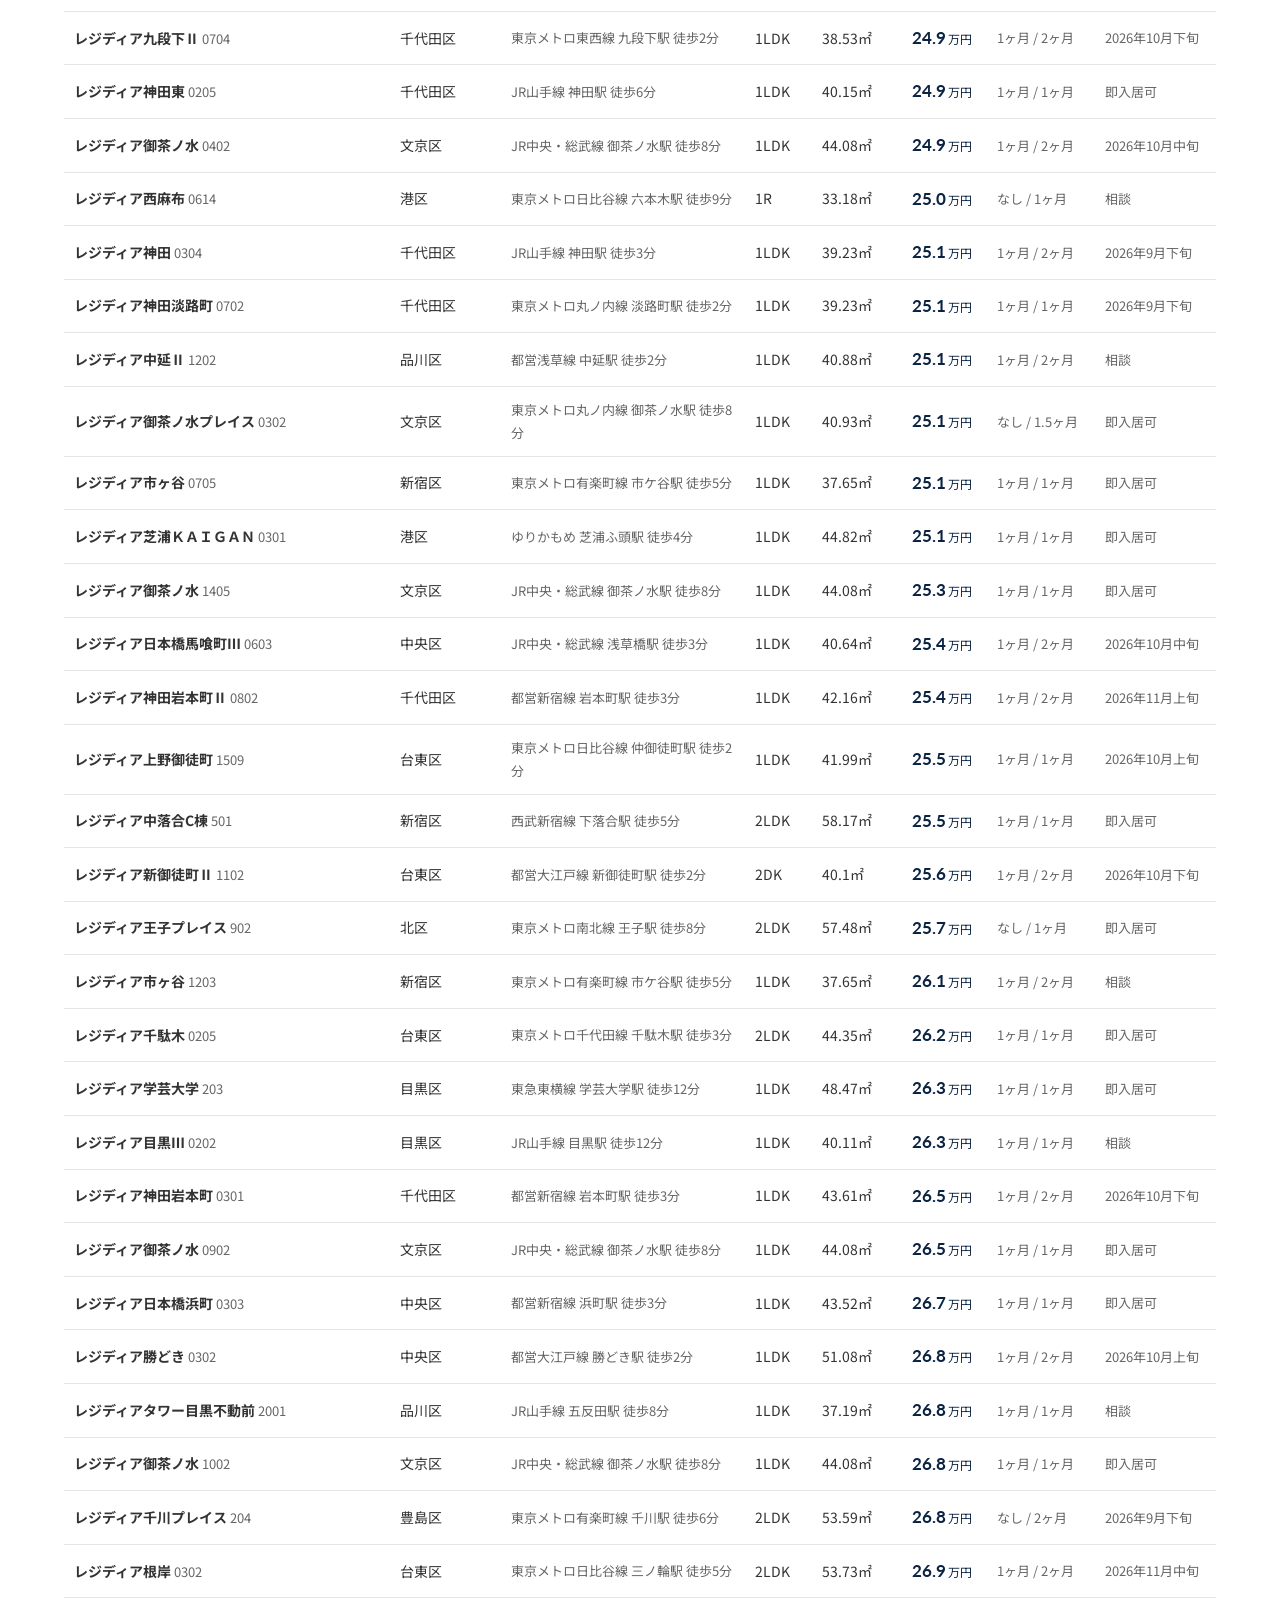
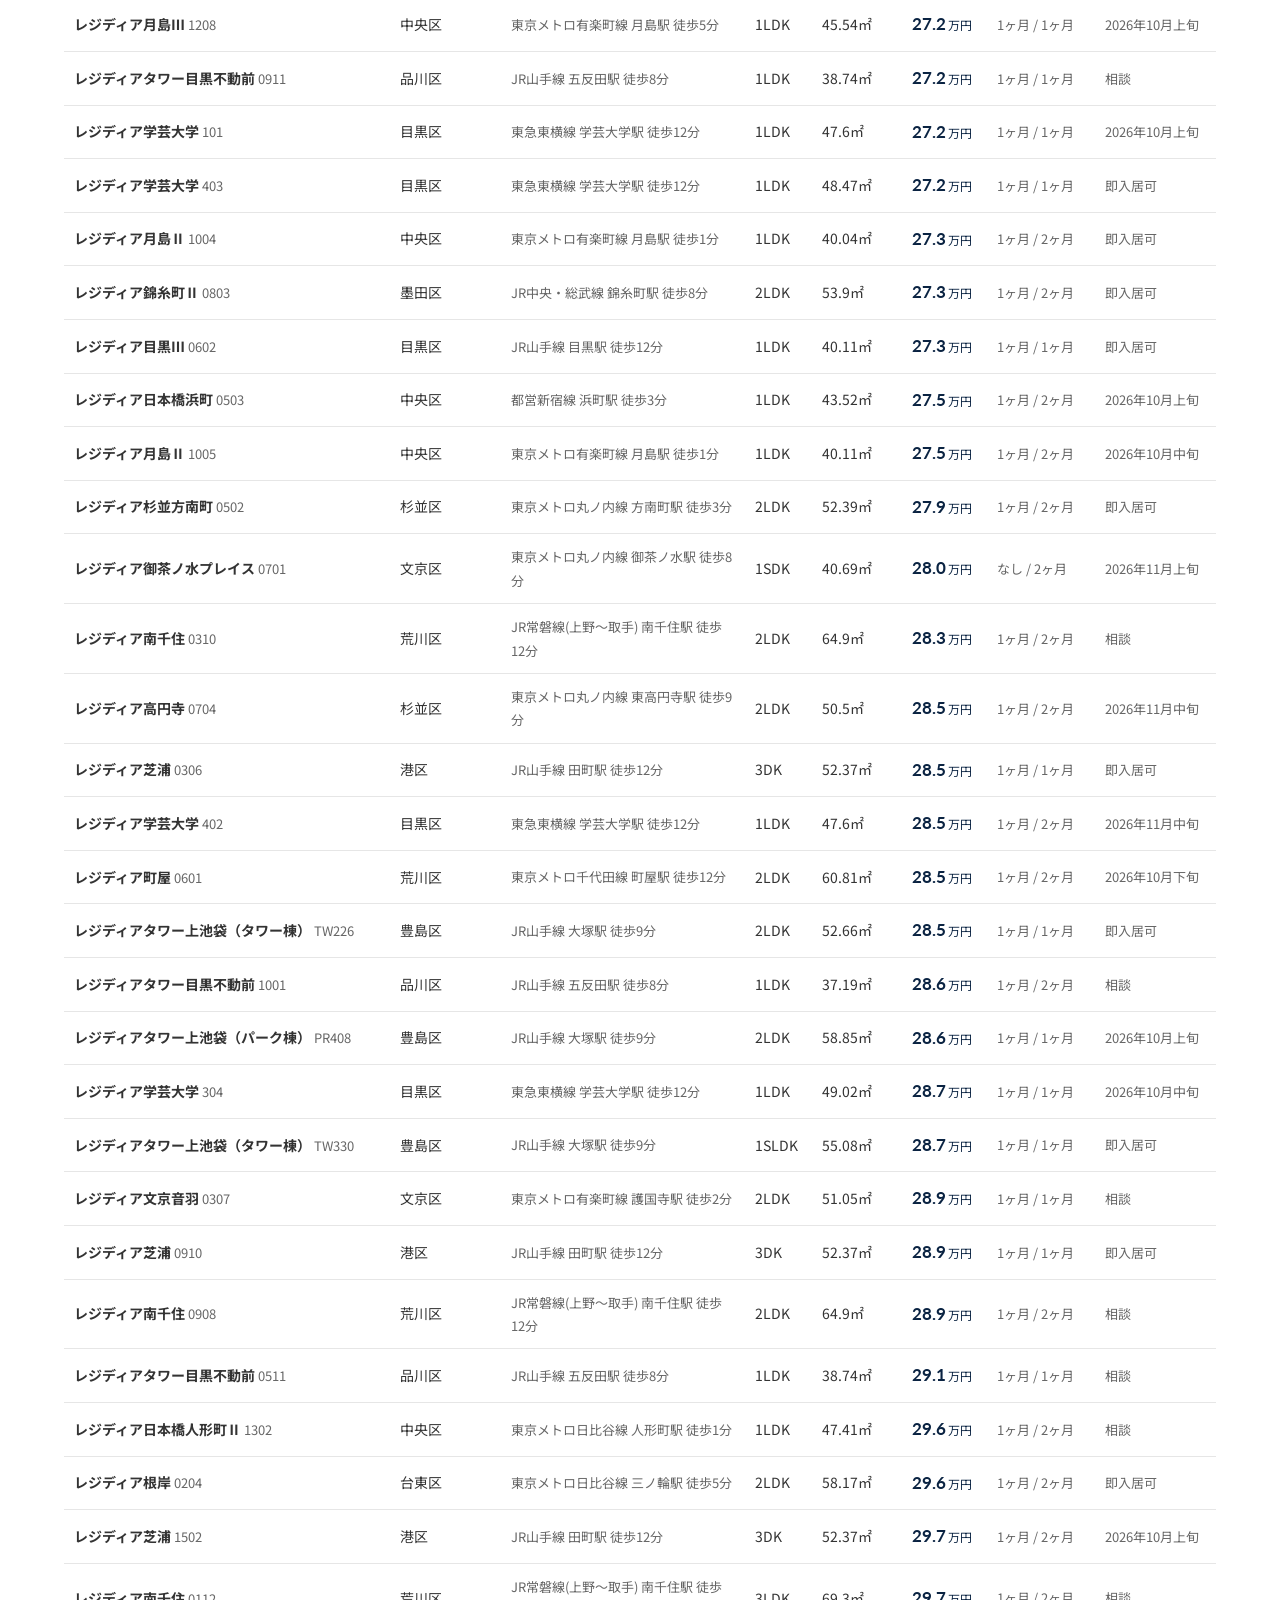
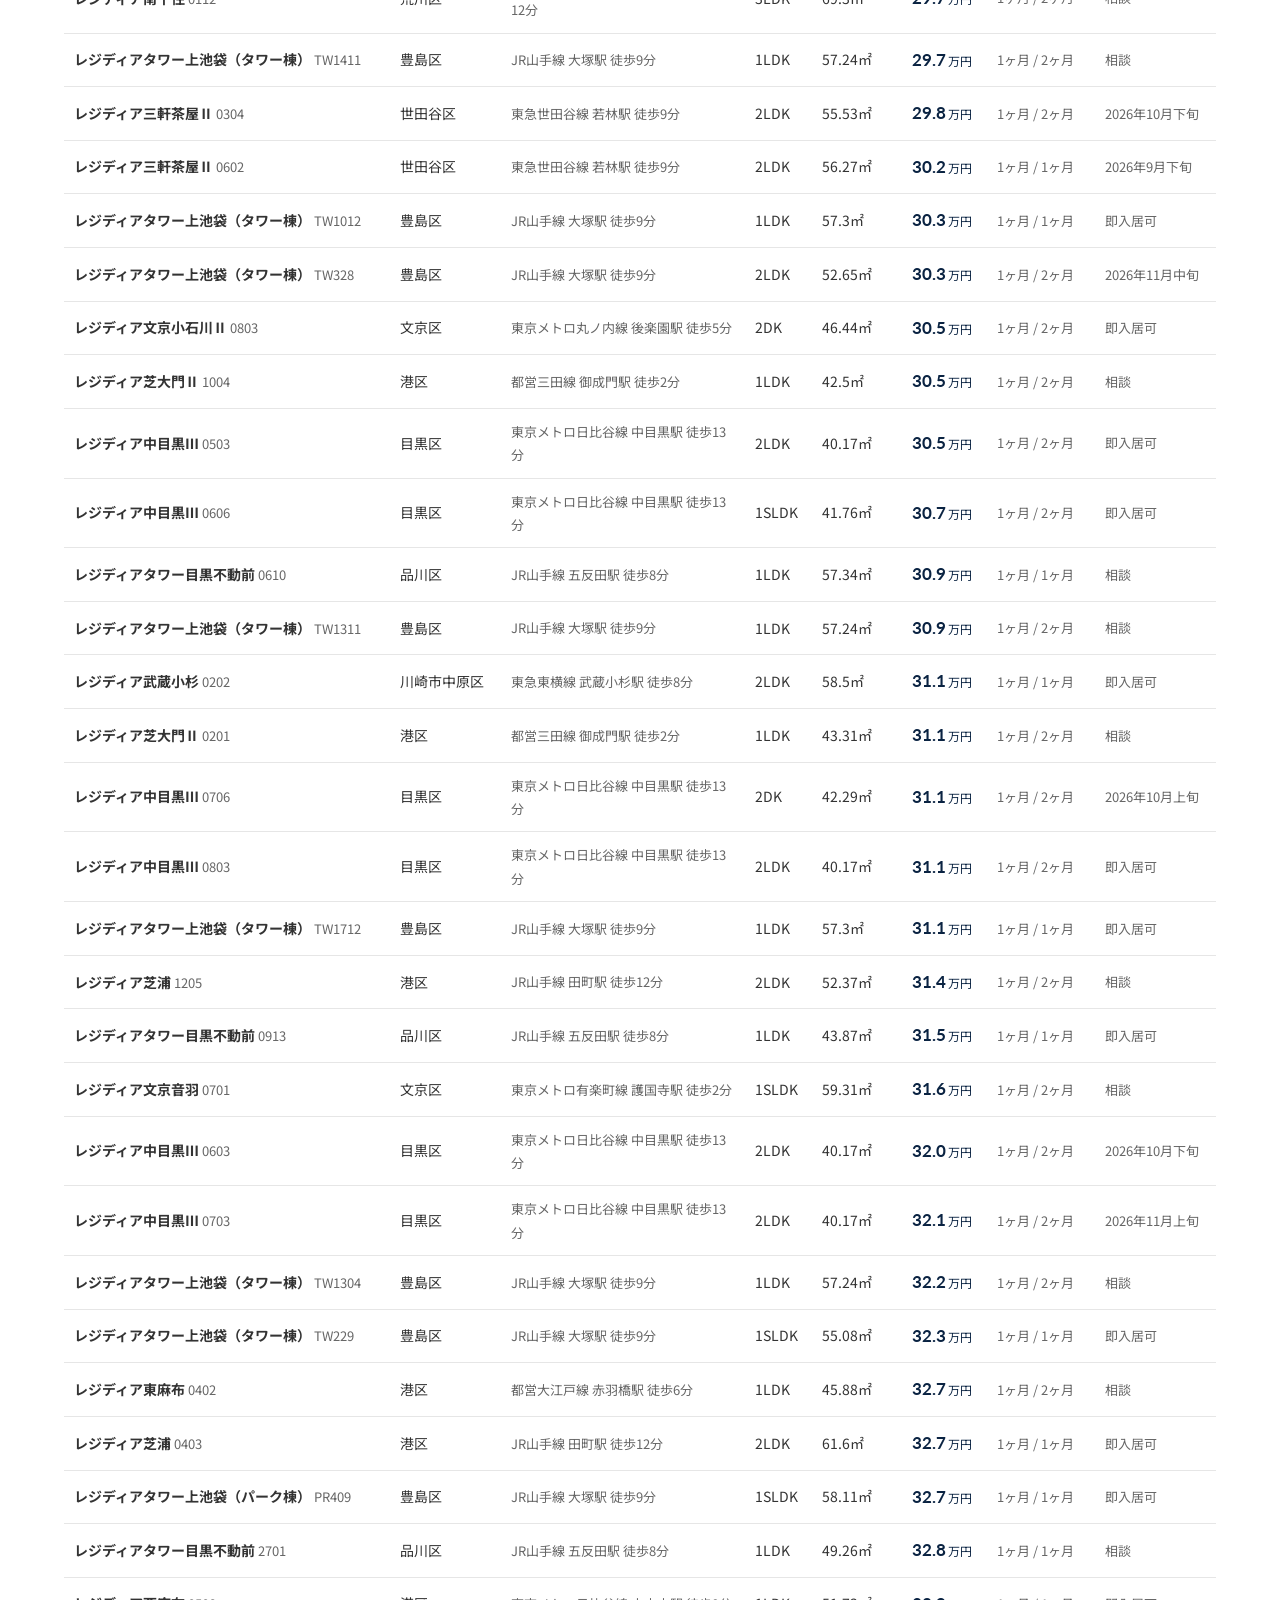
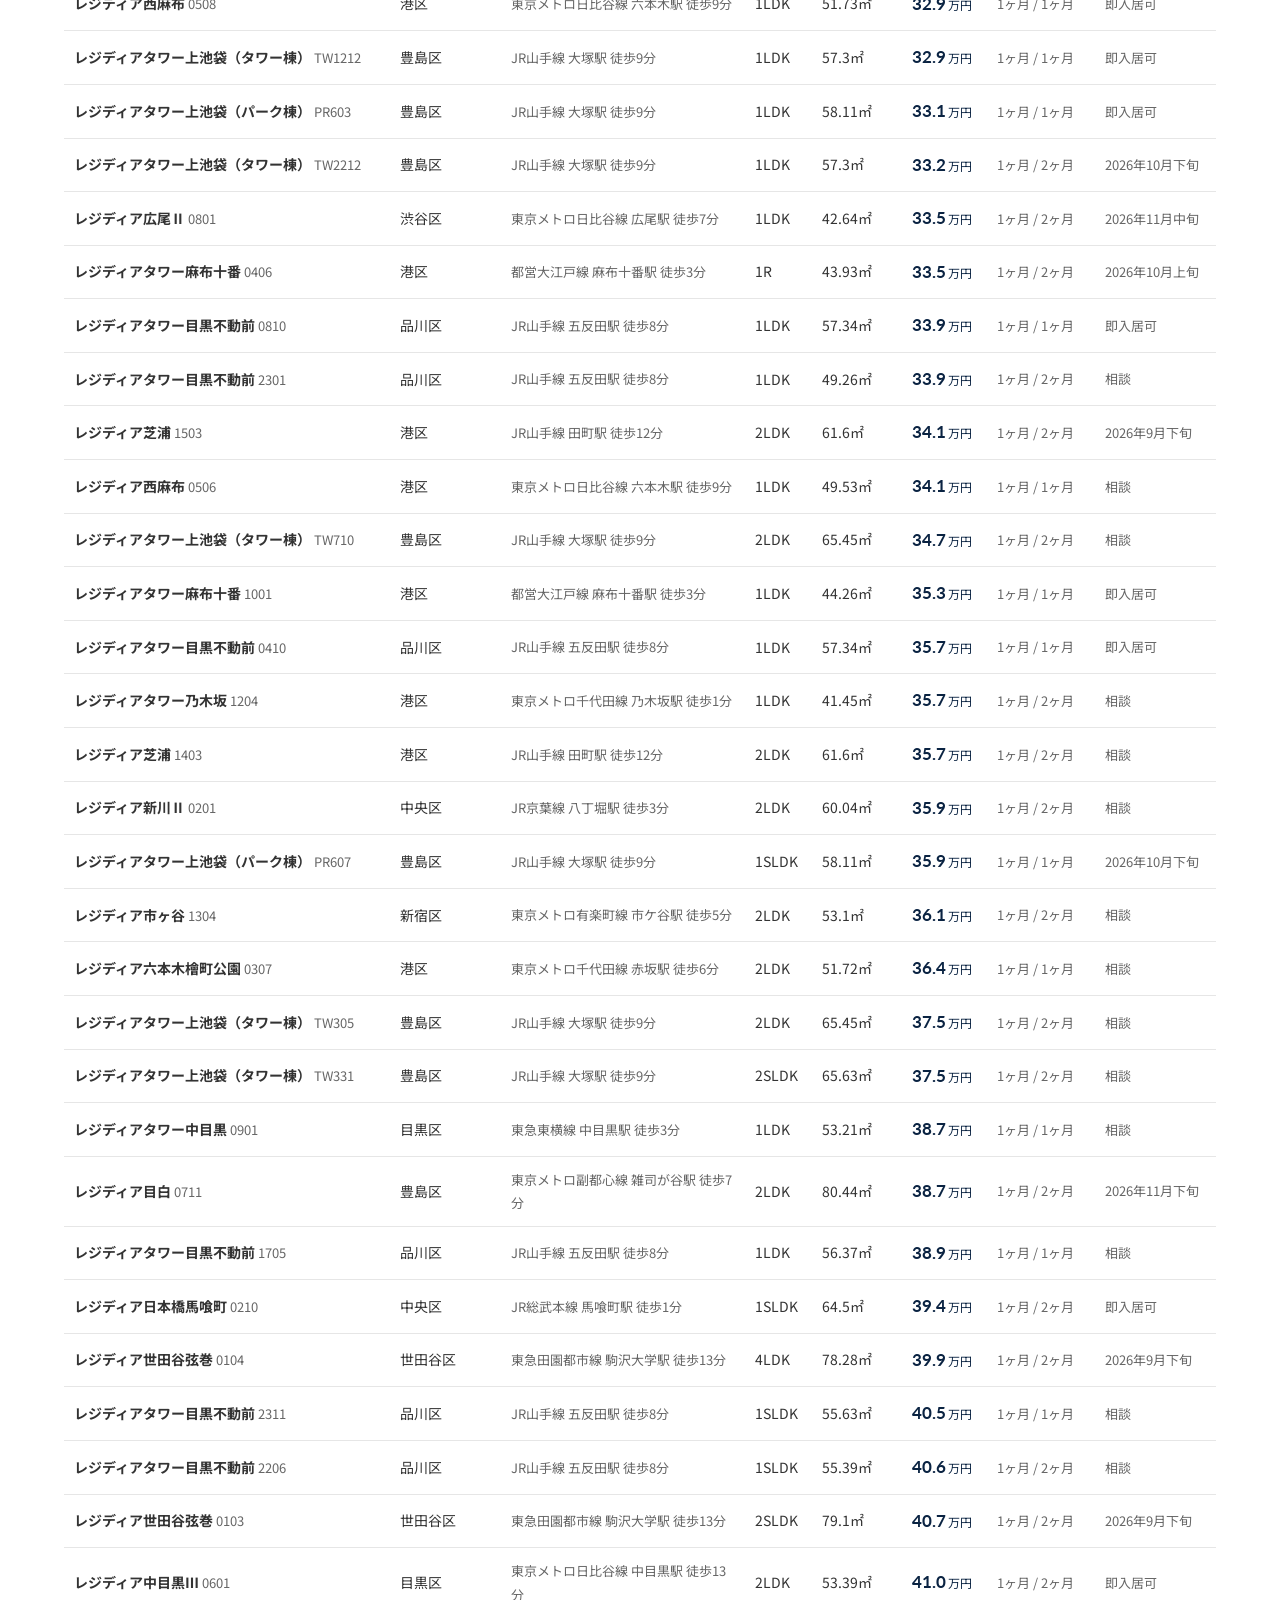
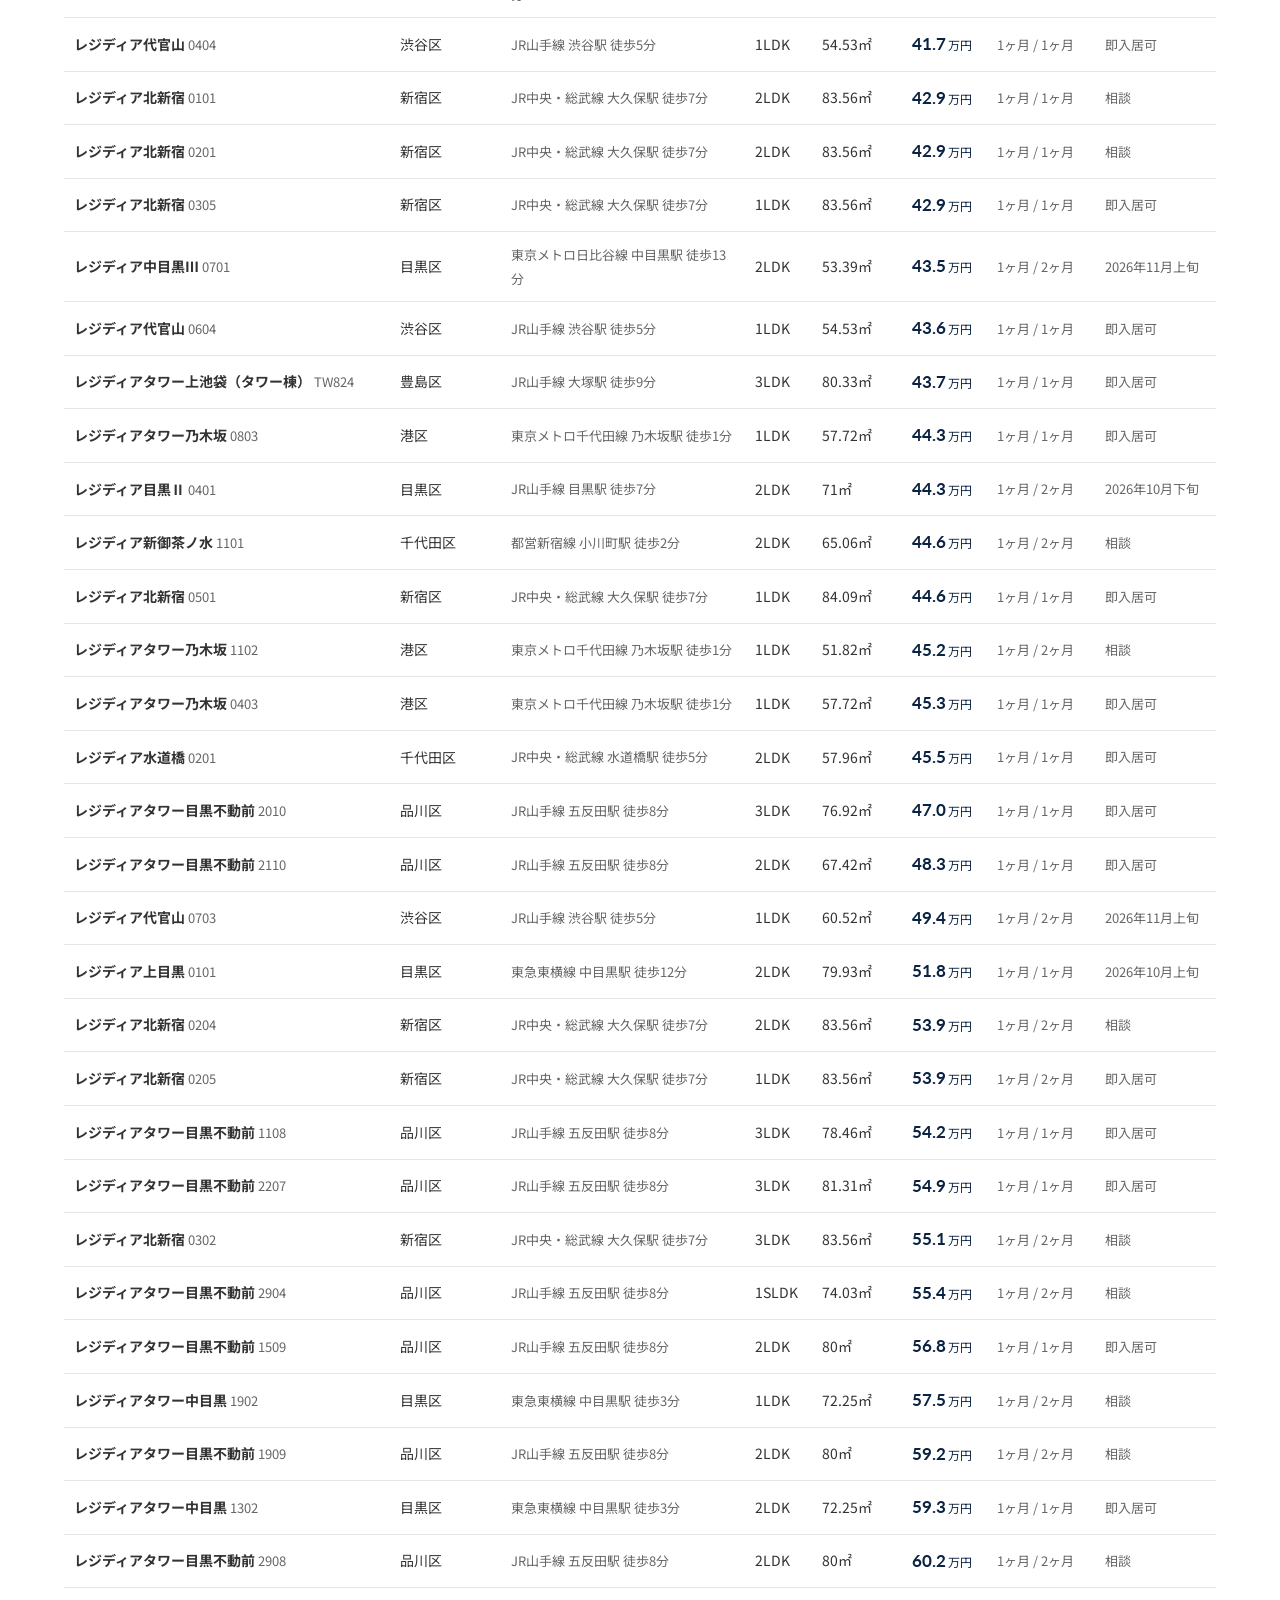
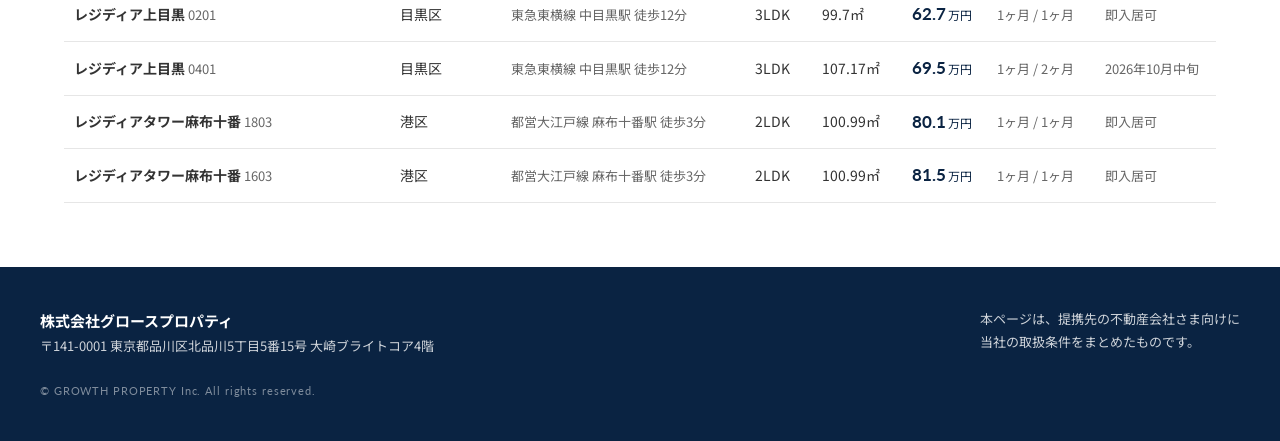
==== commit c432fdc0: "物件情報ページ：問い合わせ導線を外し、取扱条件の表示に変更 提携先の不動産会社向けの資料のため、問い合わせボタン・電話番号・ 宅建業免許の記載欄を削除し、両ページを noindex にした。  Co-" ====
--- a/bukken/index.html
+++ b/bukken/index.html
@@ -6,7 +6,8 @@
   <link rel="preconnect" href="https://fonts.googleapis.com">
   <link rel="preconnect" href="https://fonts.gstatic.com" crossorigin>
   <link href="https://fonts.googleapis.com/css2?family=Lato:wght@400;700&family=Noto+Sans+JP:wght@400;500;700&display=swap" rel="stylesheet">
-  <link rel="stylesheet" href="assets/style.css?v=20260920115030">
+  <link rel="stylesheet" href="assets/style.css?v=20260920120434">
+  <meta name="robots" content="noindex, nofollow">
   <title>物件情報｜株式会社グロースプロパティ</title>
   <meta name="description" content="株式会社グロースプロパティが転貸人となってご紹介する、見守りサービス付き賃貸住宅の一覧です。">
 </head>
@@ -19,7 +20,6 @@
         <a href="./">物件情報</a>
         <a href="https://growth-property.jp/about">会社概要</a>
         <a href="https://growth-property.jp/news">ニュース</a>
-        <a class="btn-contact" href="https://growth-property.jp/contact">お問い合わせ</a>
       </nav>
     </div>
   </header>
@@ -76,17 +76,16 @@
     <div class="inner">
       <div>
         <b>株式会社グロースプロパティ</b><br>
-        〒141-0001 東京都品川区北品川5丁目5番15号 大崎ブライトコア4階<br>
-        TEL 03-4563-9965　FAX 03-6630-2527
+        〒141-0001 東京都品川区北品川5丁目5番15号 大崎ブライトコア4階
       </div>
       <div>
-        宅地建物取引業免許：<span class="todo">【要記入】東京都知事（1）第XXXXXX号</span><br>
-        所属団体：公益財団法人 日本賃貸住宅管理協会
+        本ページは、提携先の不動産会社さま向けに<br>
+        当社の取扱条件をまとめたものです。
       </div>
     </div>
     <p class="copy en">&copy; GROWTH PROPERTY Inc. All rights reserved.</p>
   </footer>
-  <script src="assets/app.js?v=20260920115030"></script>
+  <script src="assets/app.js?v=20260920120434"></script>
   <script>initList();</script>
 </body>
 </html>
--- a/bukken/assets/style.css
+++ b/bukken/assets/style.css
@@ -125,9 +125,12 @@
 .summary .quick div + div { border-left: 1px solid var(--line); }
 .summary .quick b { display: block; font-size: 16px; color: var(--text-strong); }
 .summary .comment { font-size: 14px; margin-bottom: 20px; }
-.cta { background: var(--bg-soft); border-radius: 12px; padding: 20px; text-align: center; }
+.cta { background: var(--bg-soft); border-radius: 12px; padding: 20px 22px; }
+.cta-list { font-size: 13px; padding-left: 1.2em; margin: 4px 0 10px; }
+.cta-list li { list-style: disc; margin-bottom: 4px; }
+.cta-list b { color: var(--text-strong); }
 .cta .btn-contact { display: block; padding: 14px; font-size: 15px; font-weight: 700; }
-.cta-lead { font-size: 13px; color: var(--muted); margin-bottom: 12px; }
+.cta-lead { font-size: 14px; font-weight: 700; color: var(--text-strong); margin-bottom: 6px; }
 .cta .tel { margin-top: 12px; font-size: 13px; color: var(--muted); }
 .cta .tel span { display: block; font-size: 12px; }
 .note-inline { font-size: 12px; color: var(--muted); margin-left: 6px; }
@@ -155,7 +158,7 @@
 }
 @media (max-width: 640px) {
   .site-header .inner { padding: 0 16px; height: 60px; }
-  .site-nav a:not(.btn-contact) { display: none; }
+  .site-nav { gap: 18px; font-size: 13px; }
   .logo img { height: 42px; }
   .container { padding: 0 16px; }
   .page-head { padding: 44px 16px 48px; }
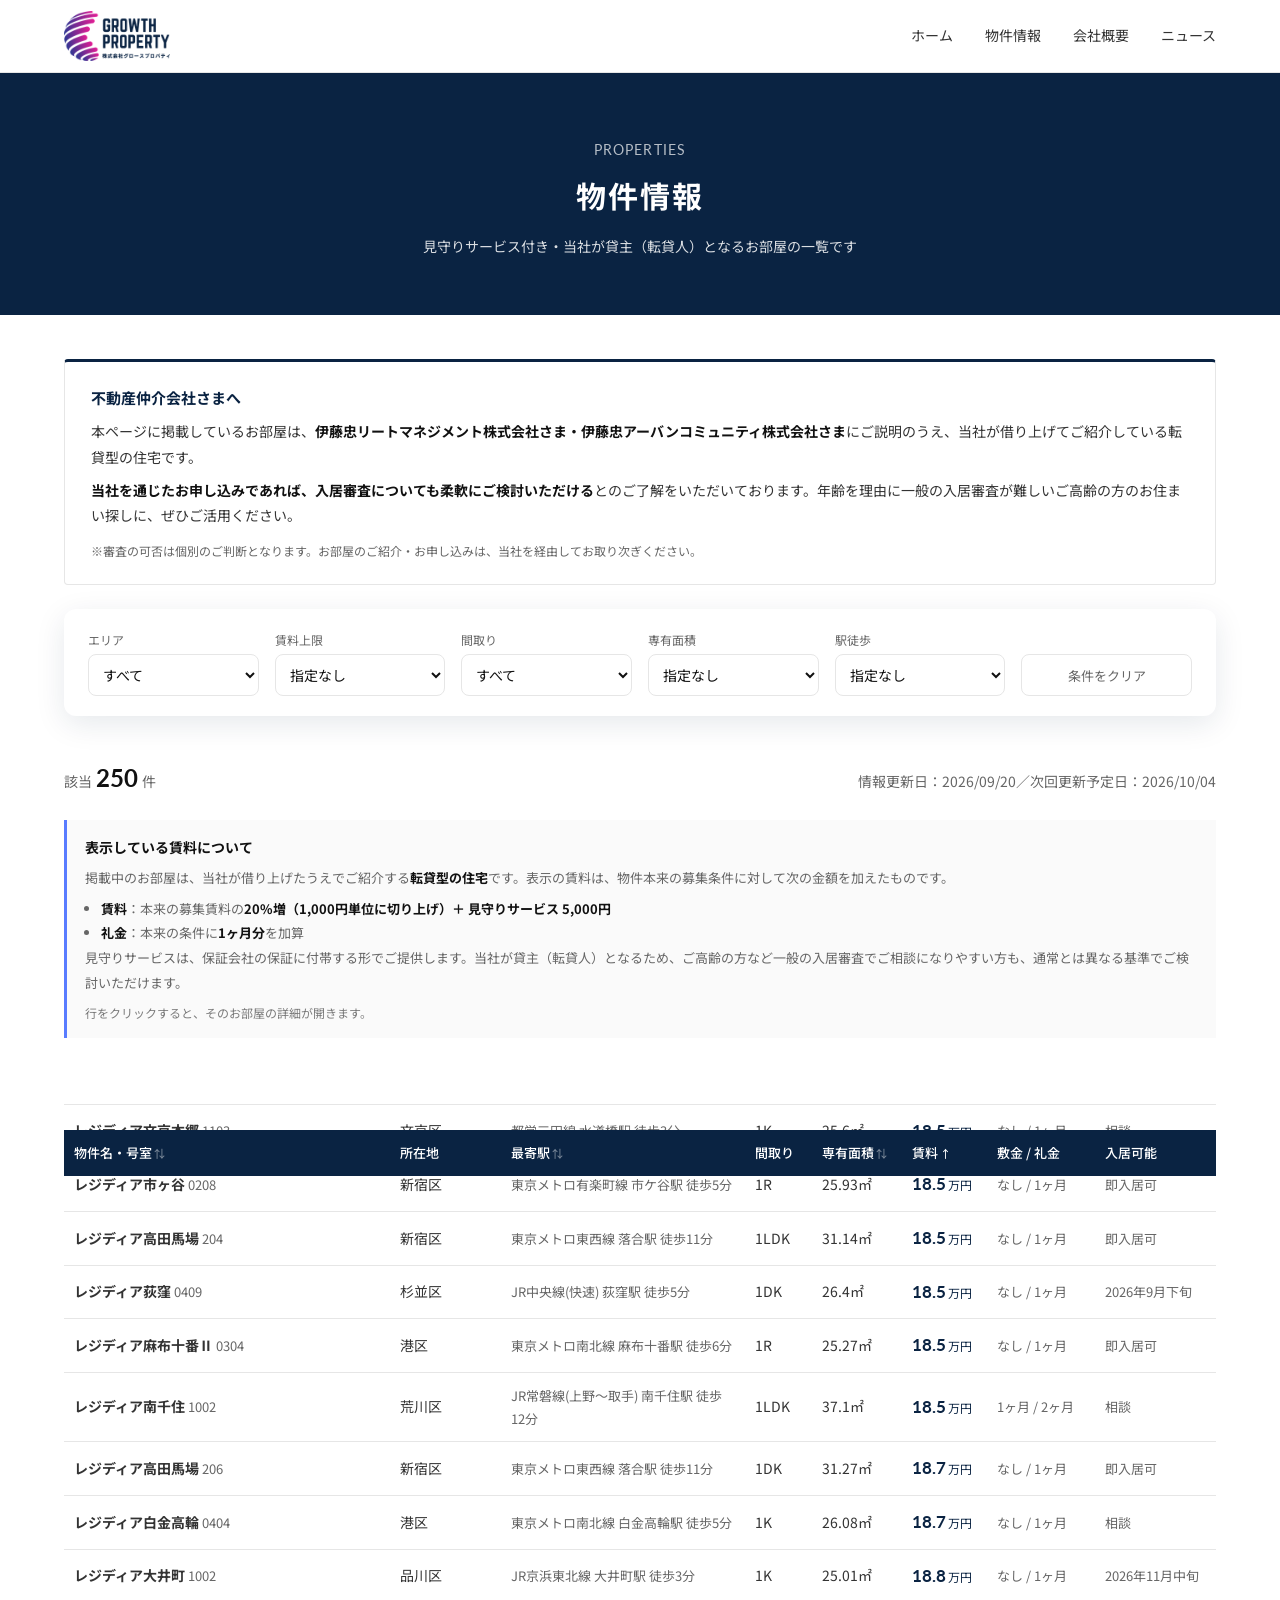
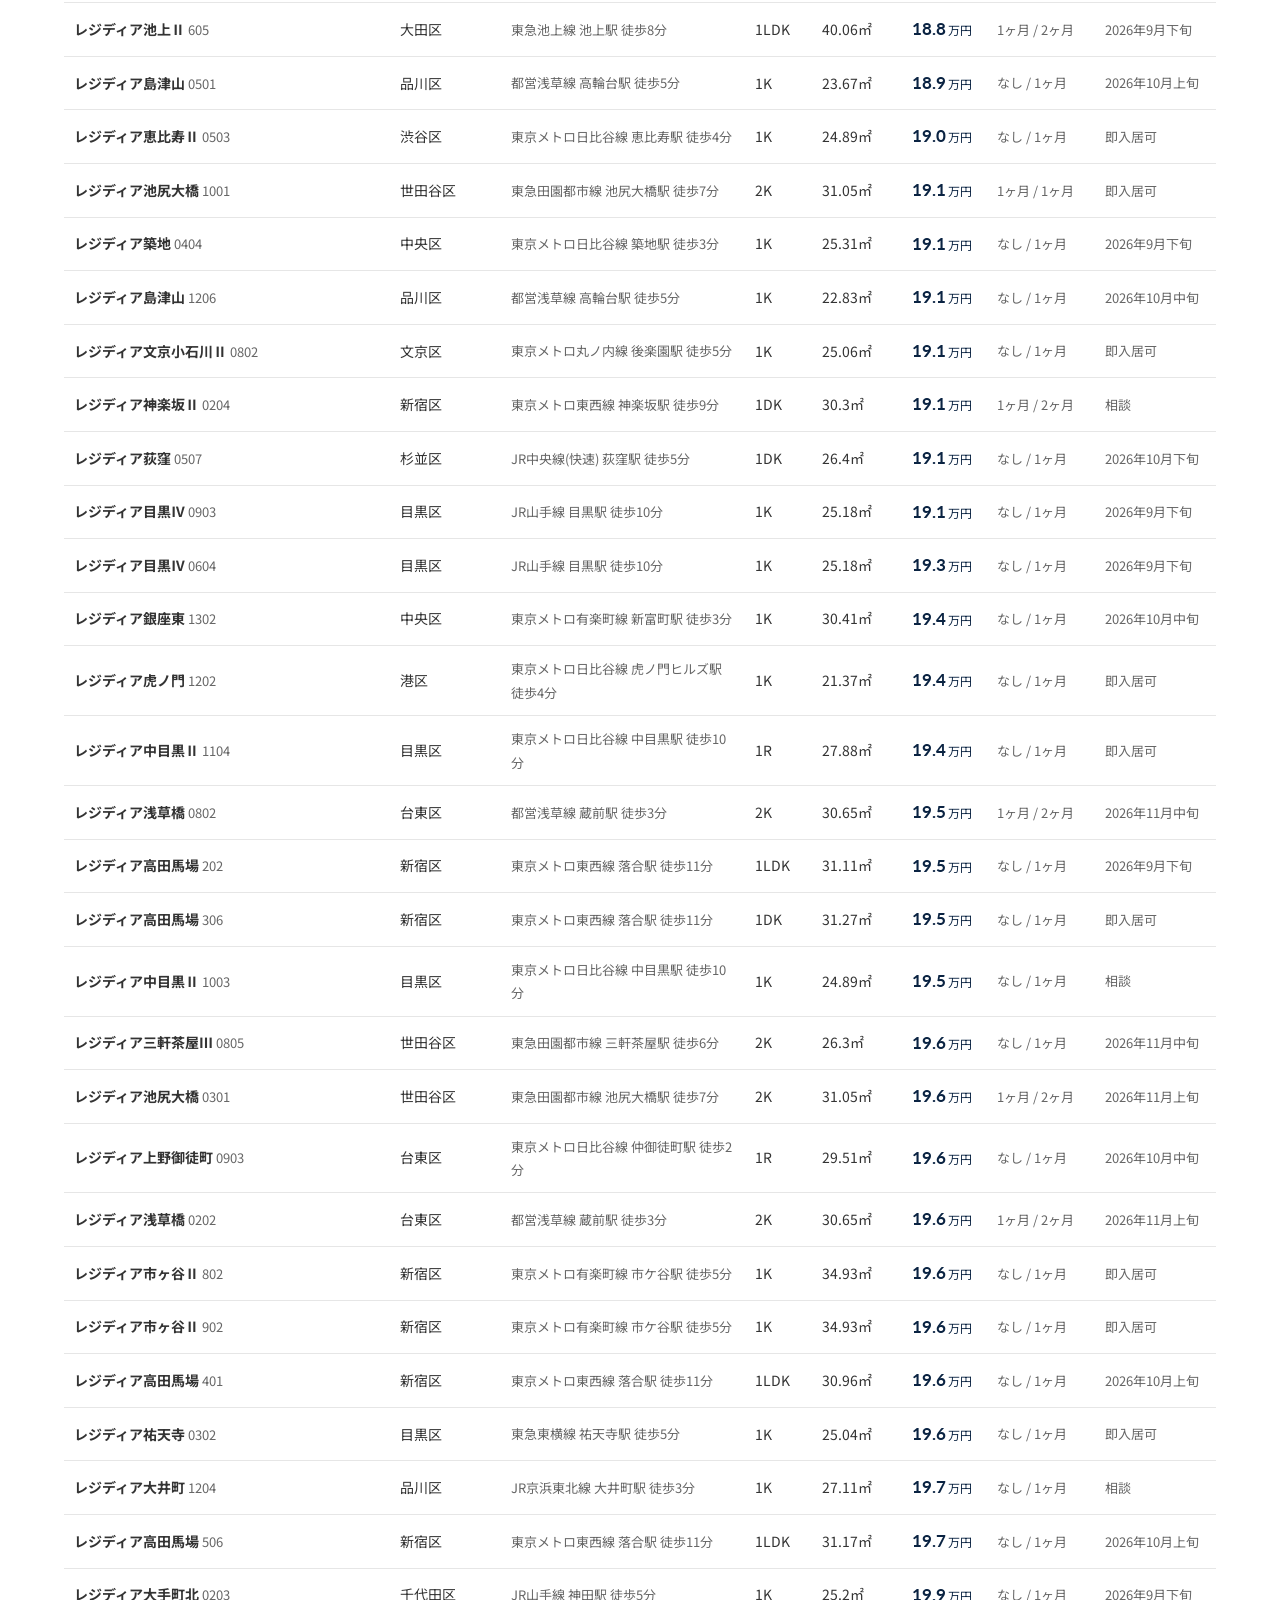
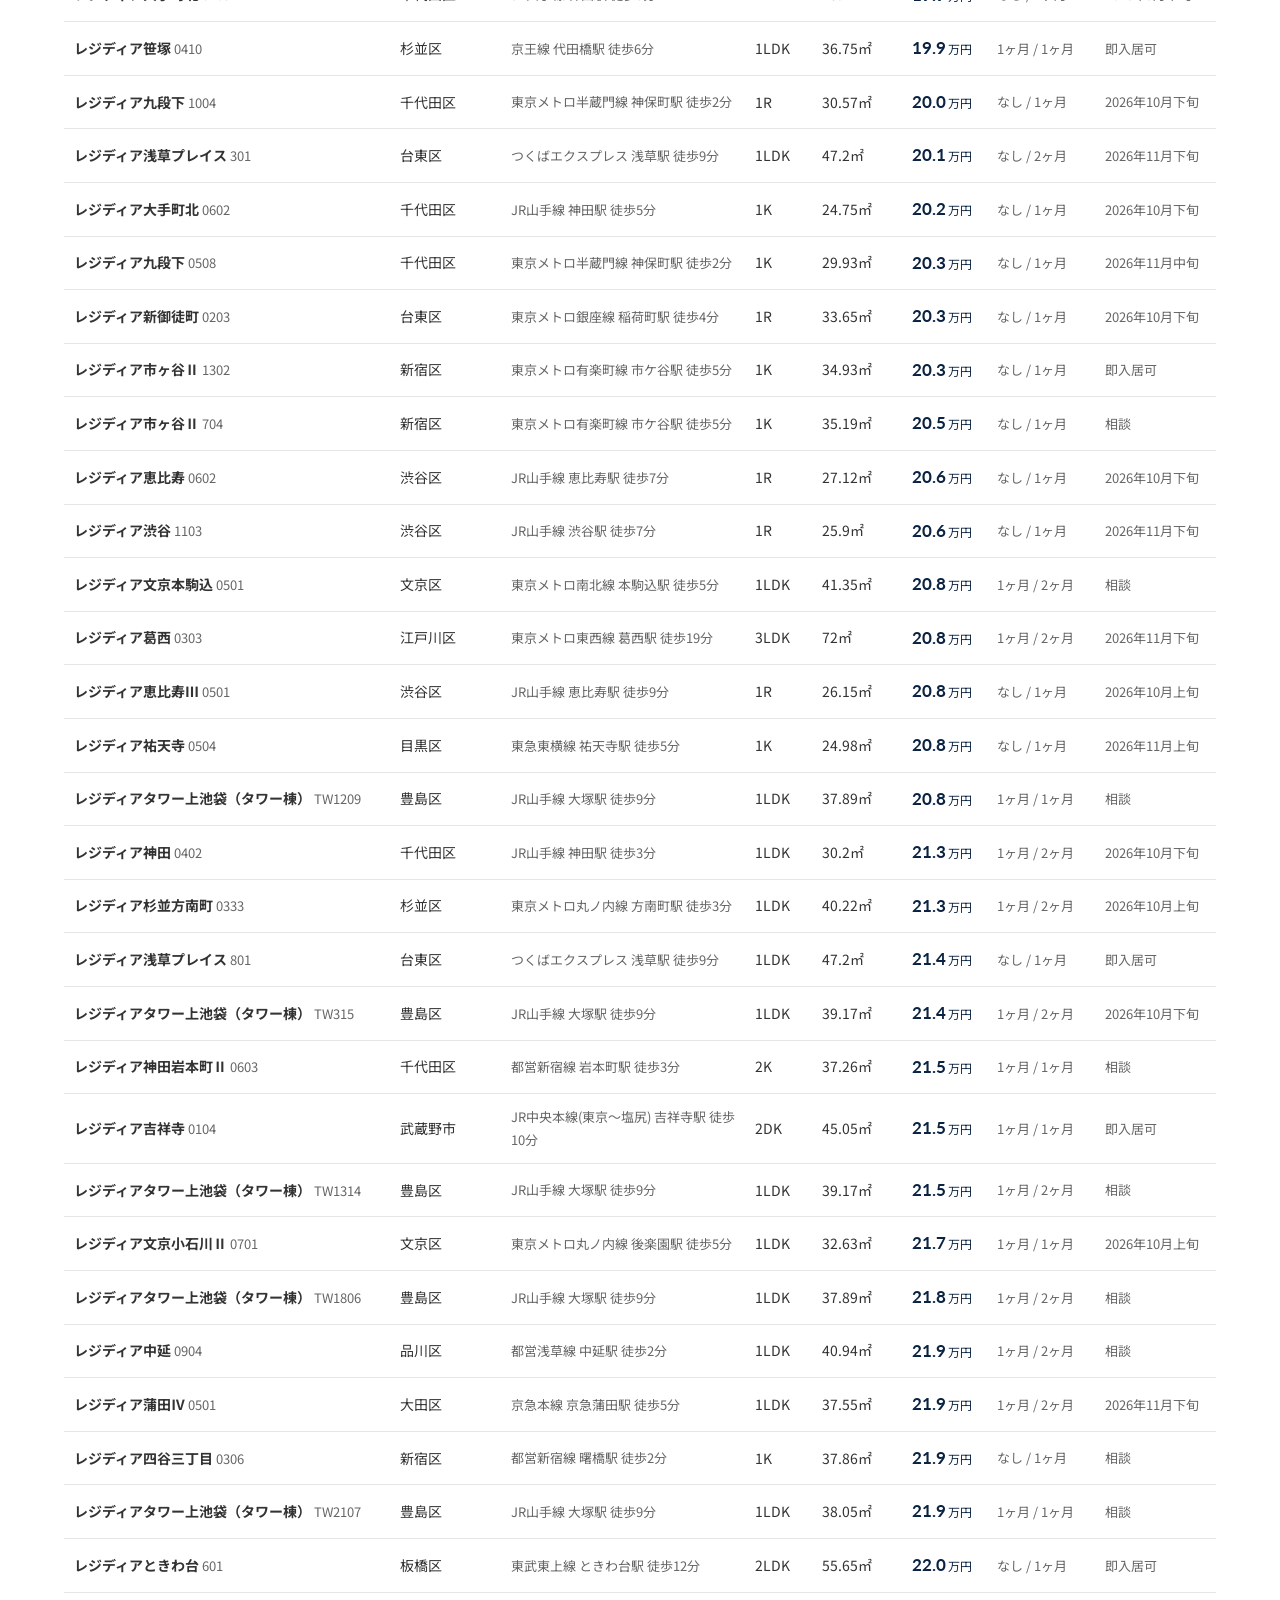
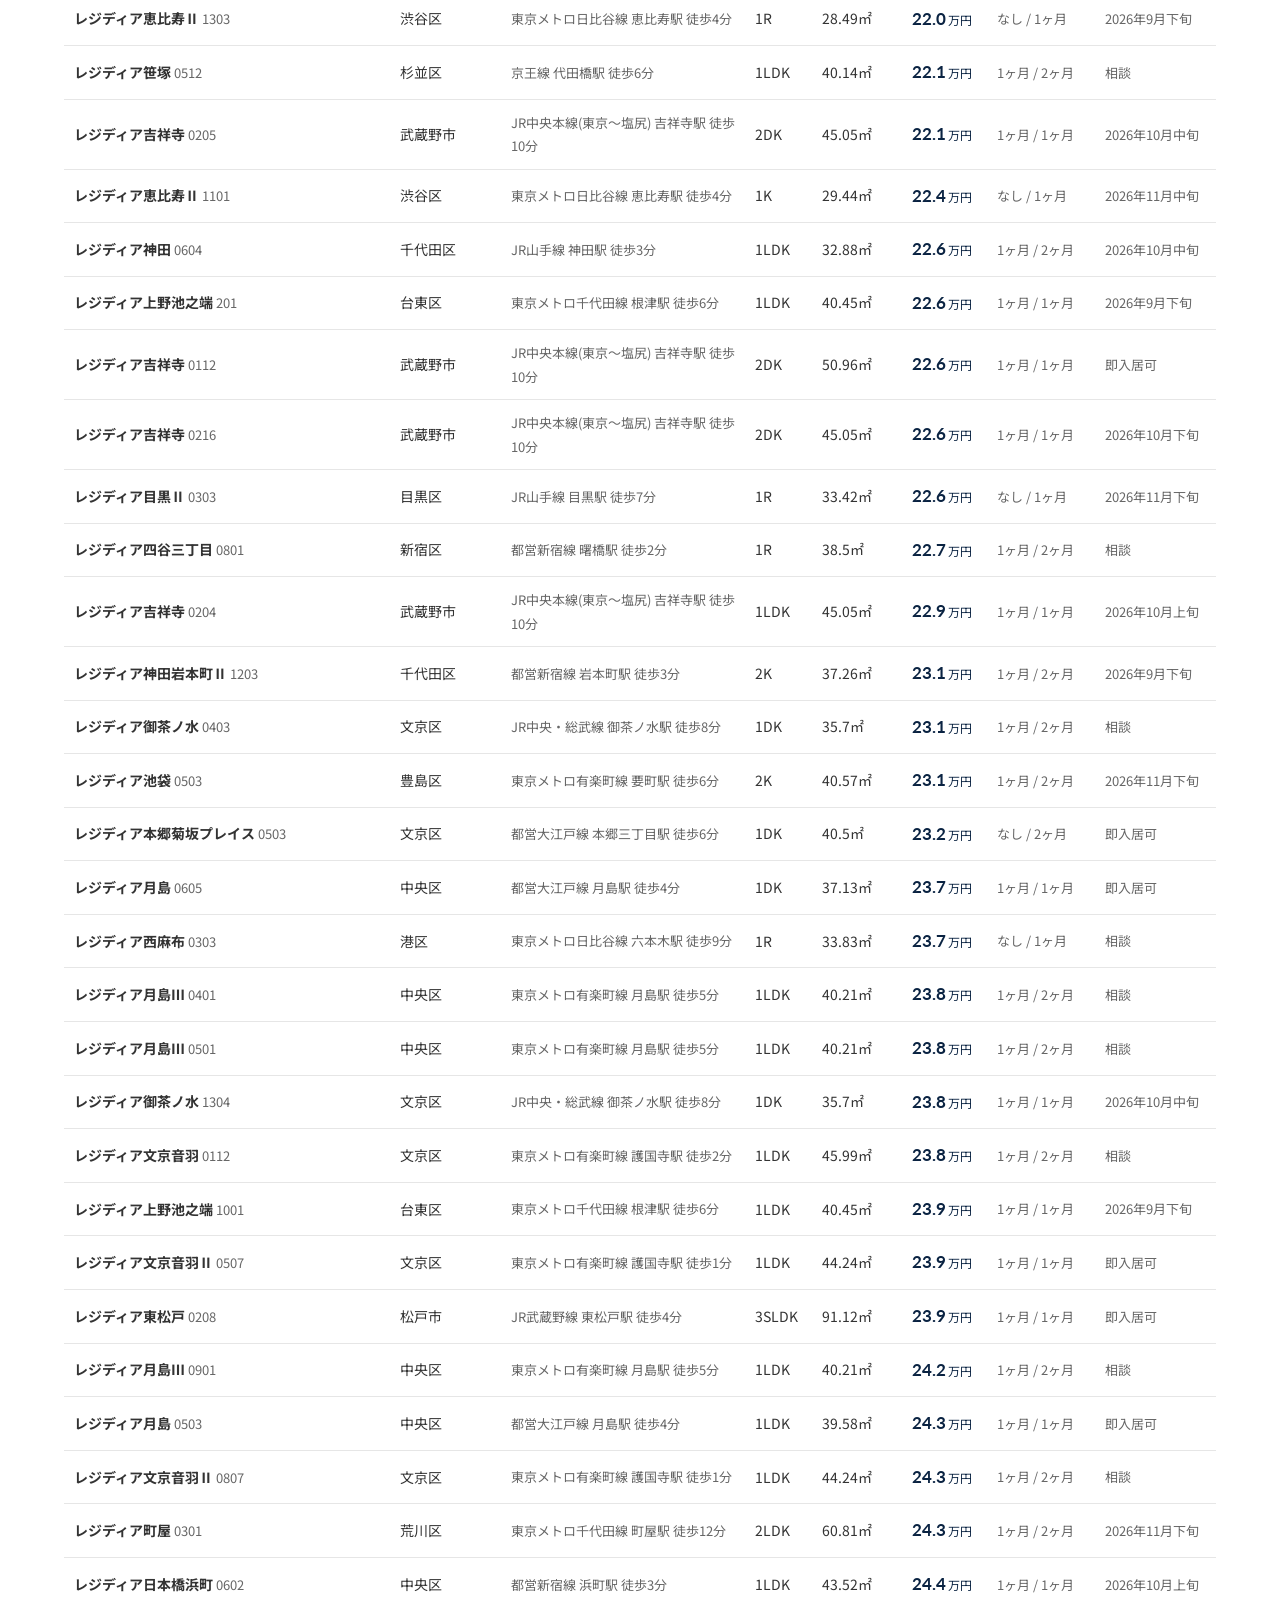
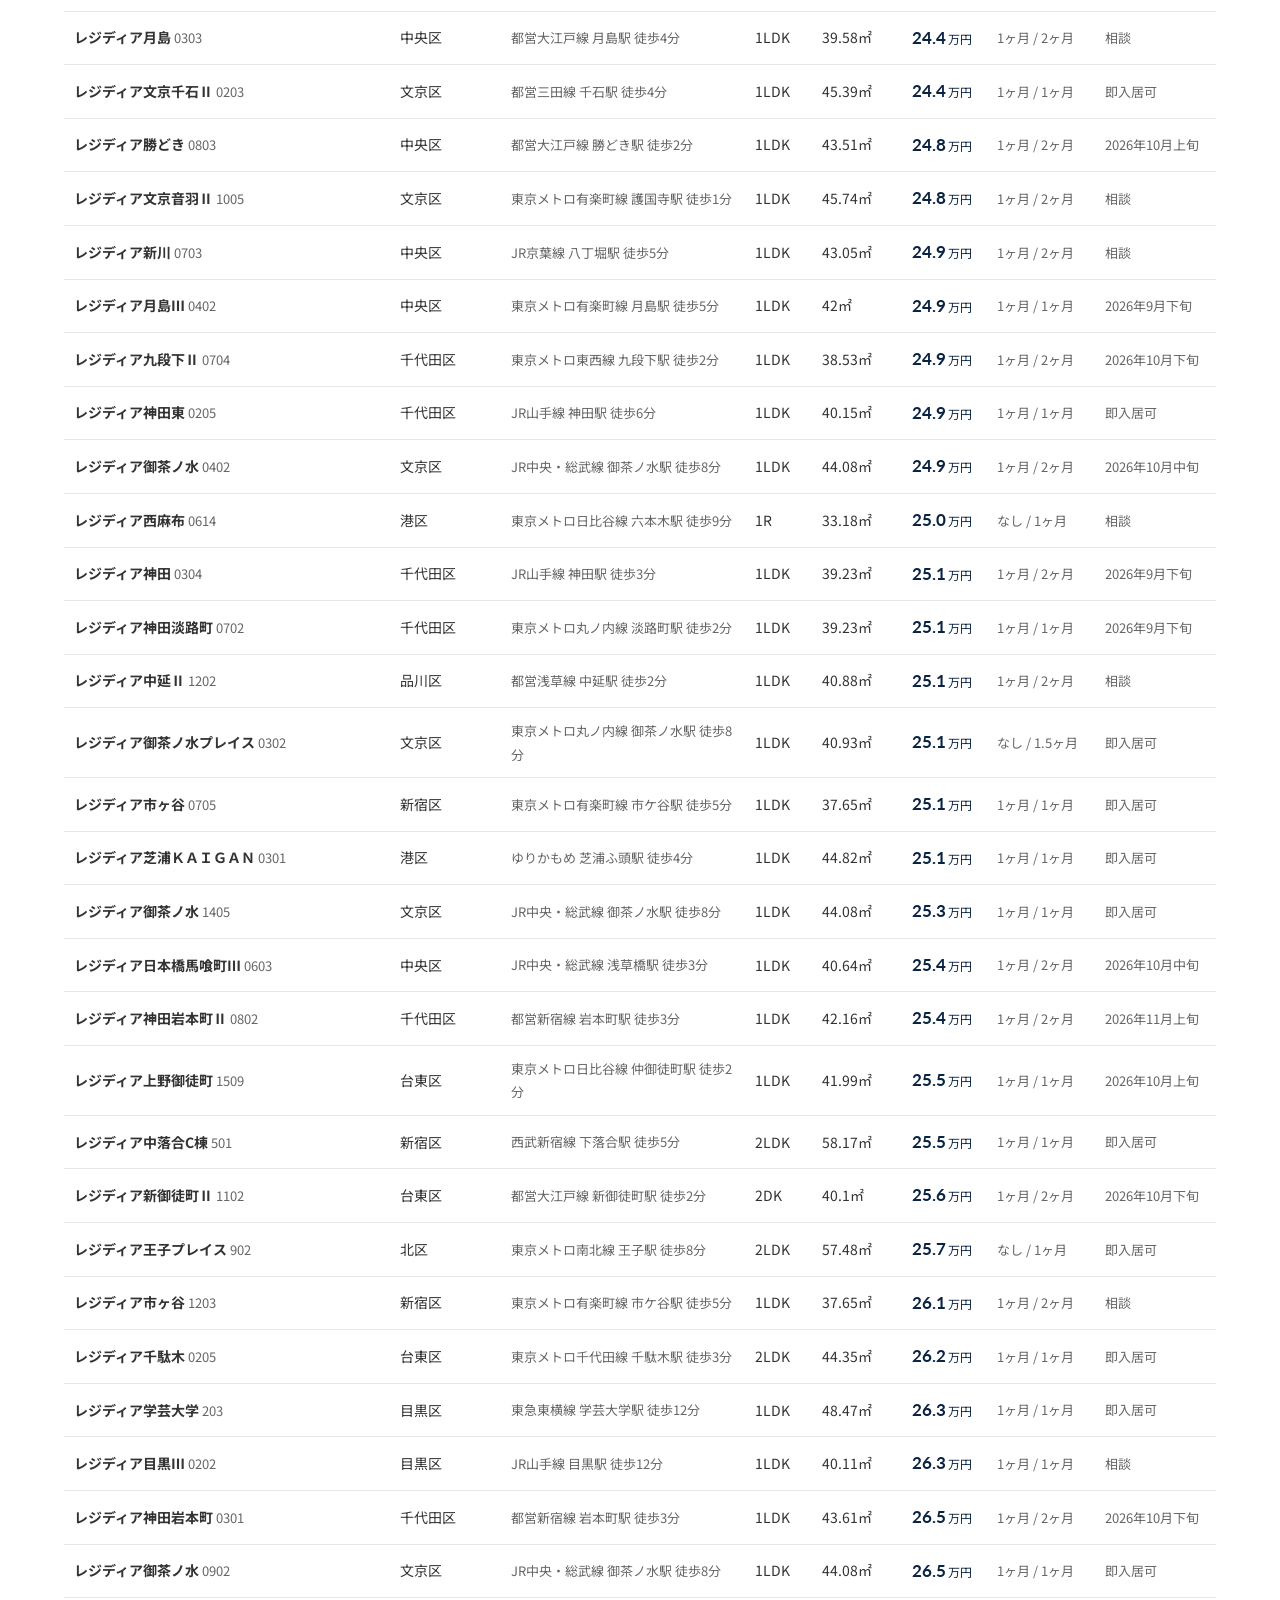
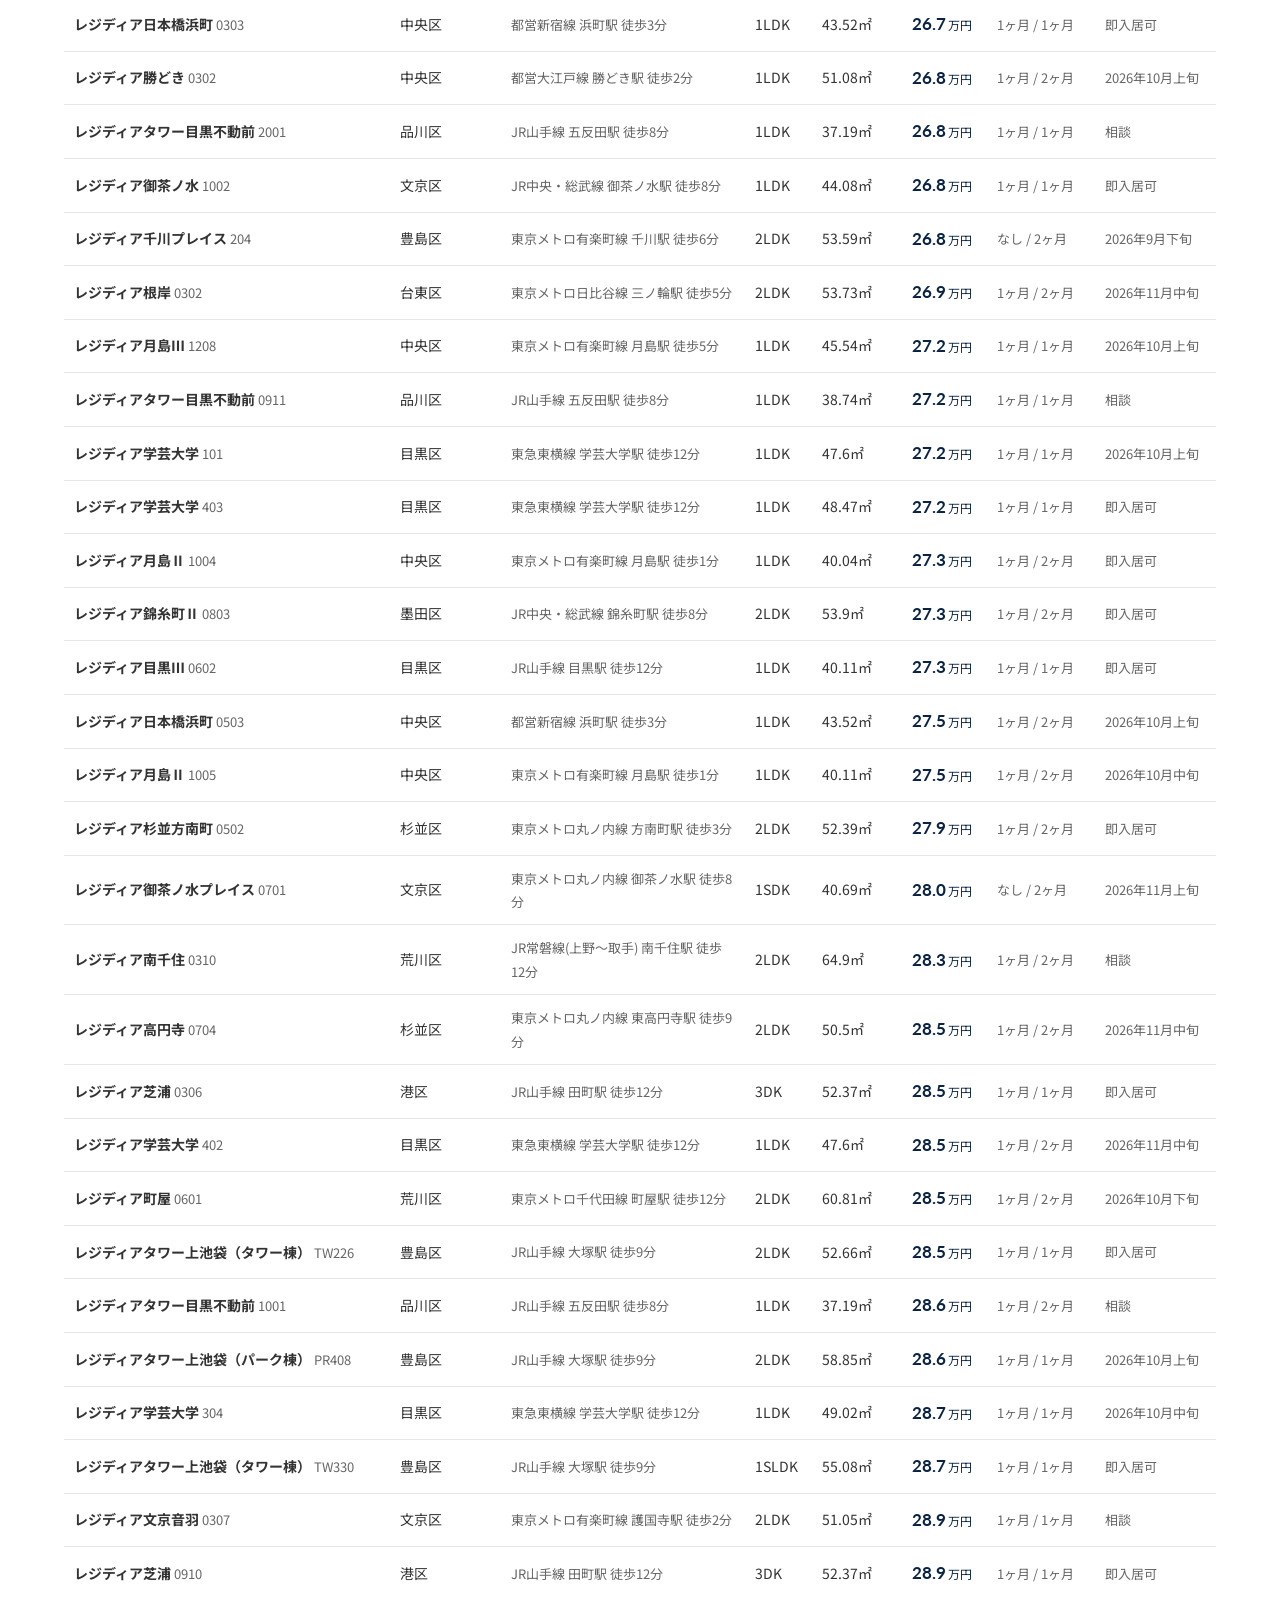
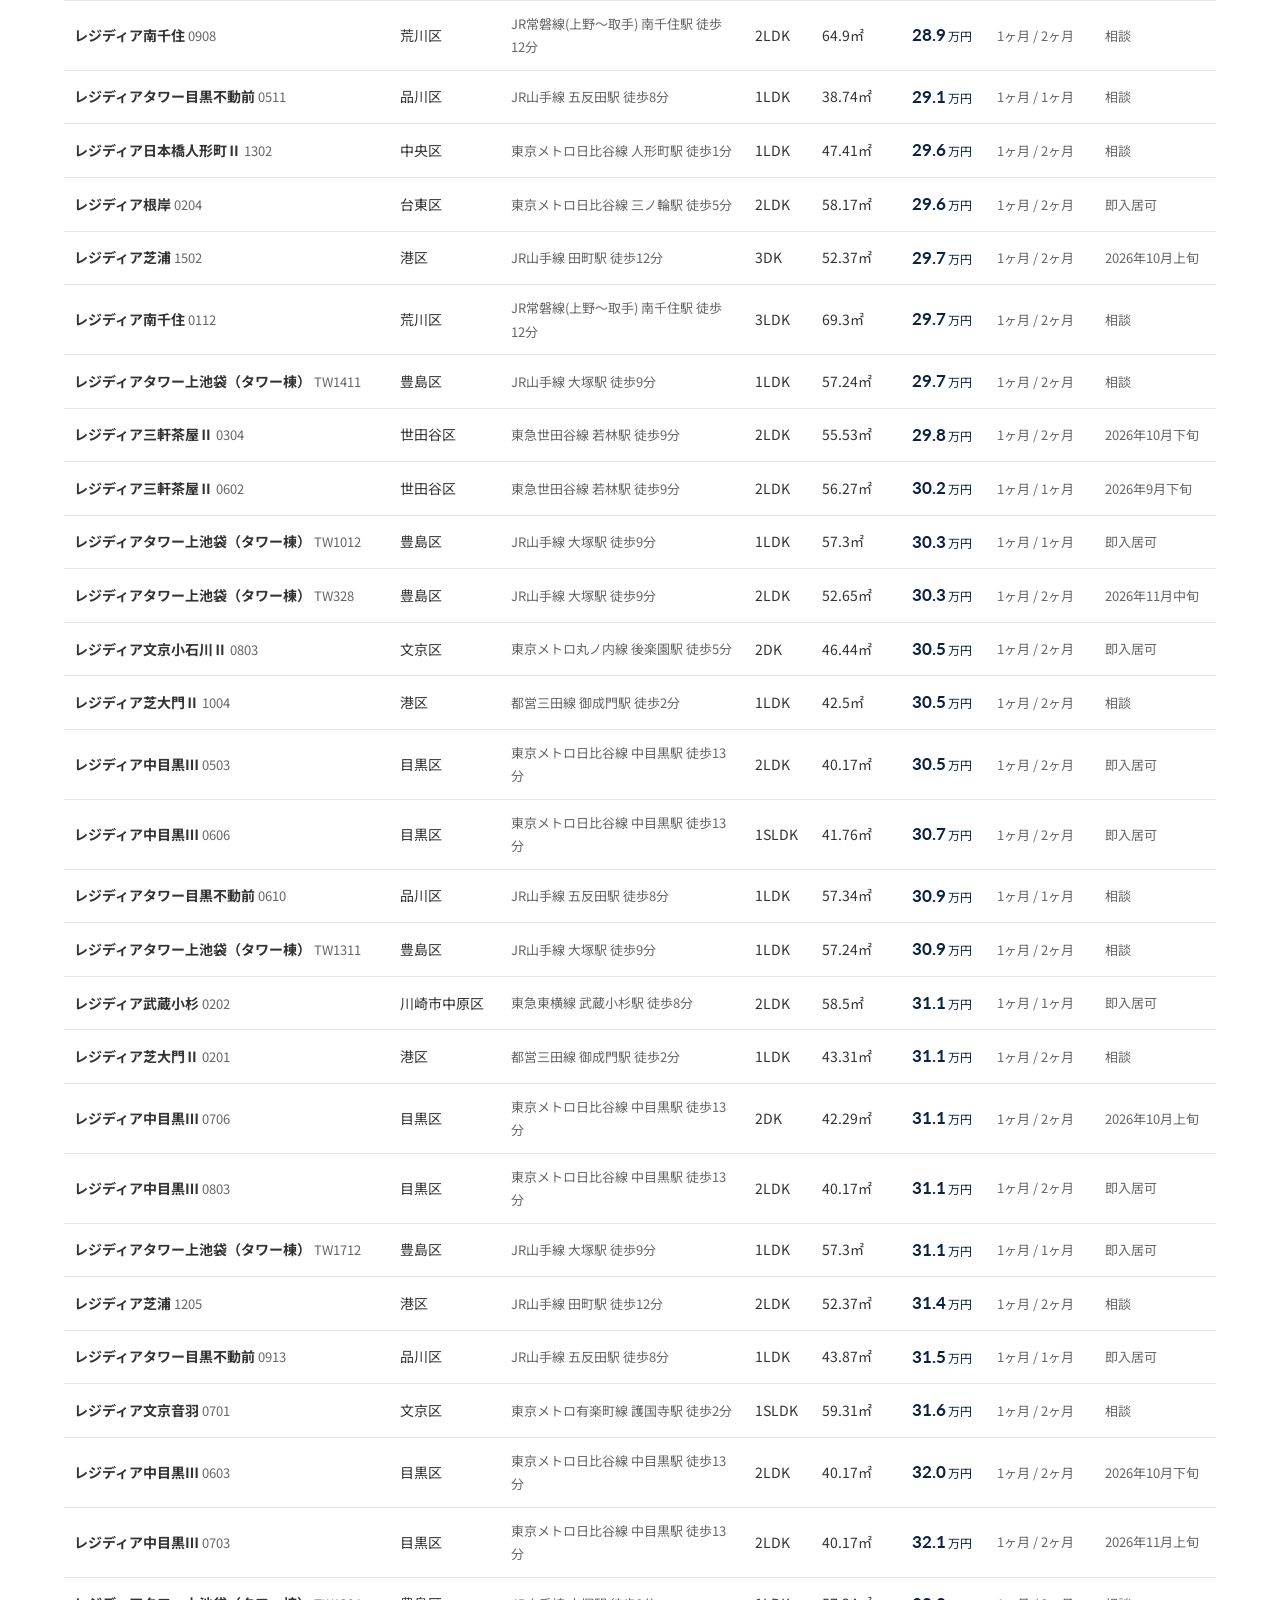
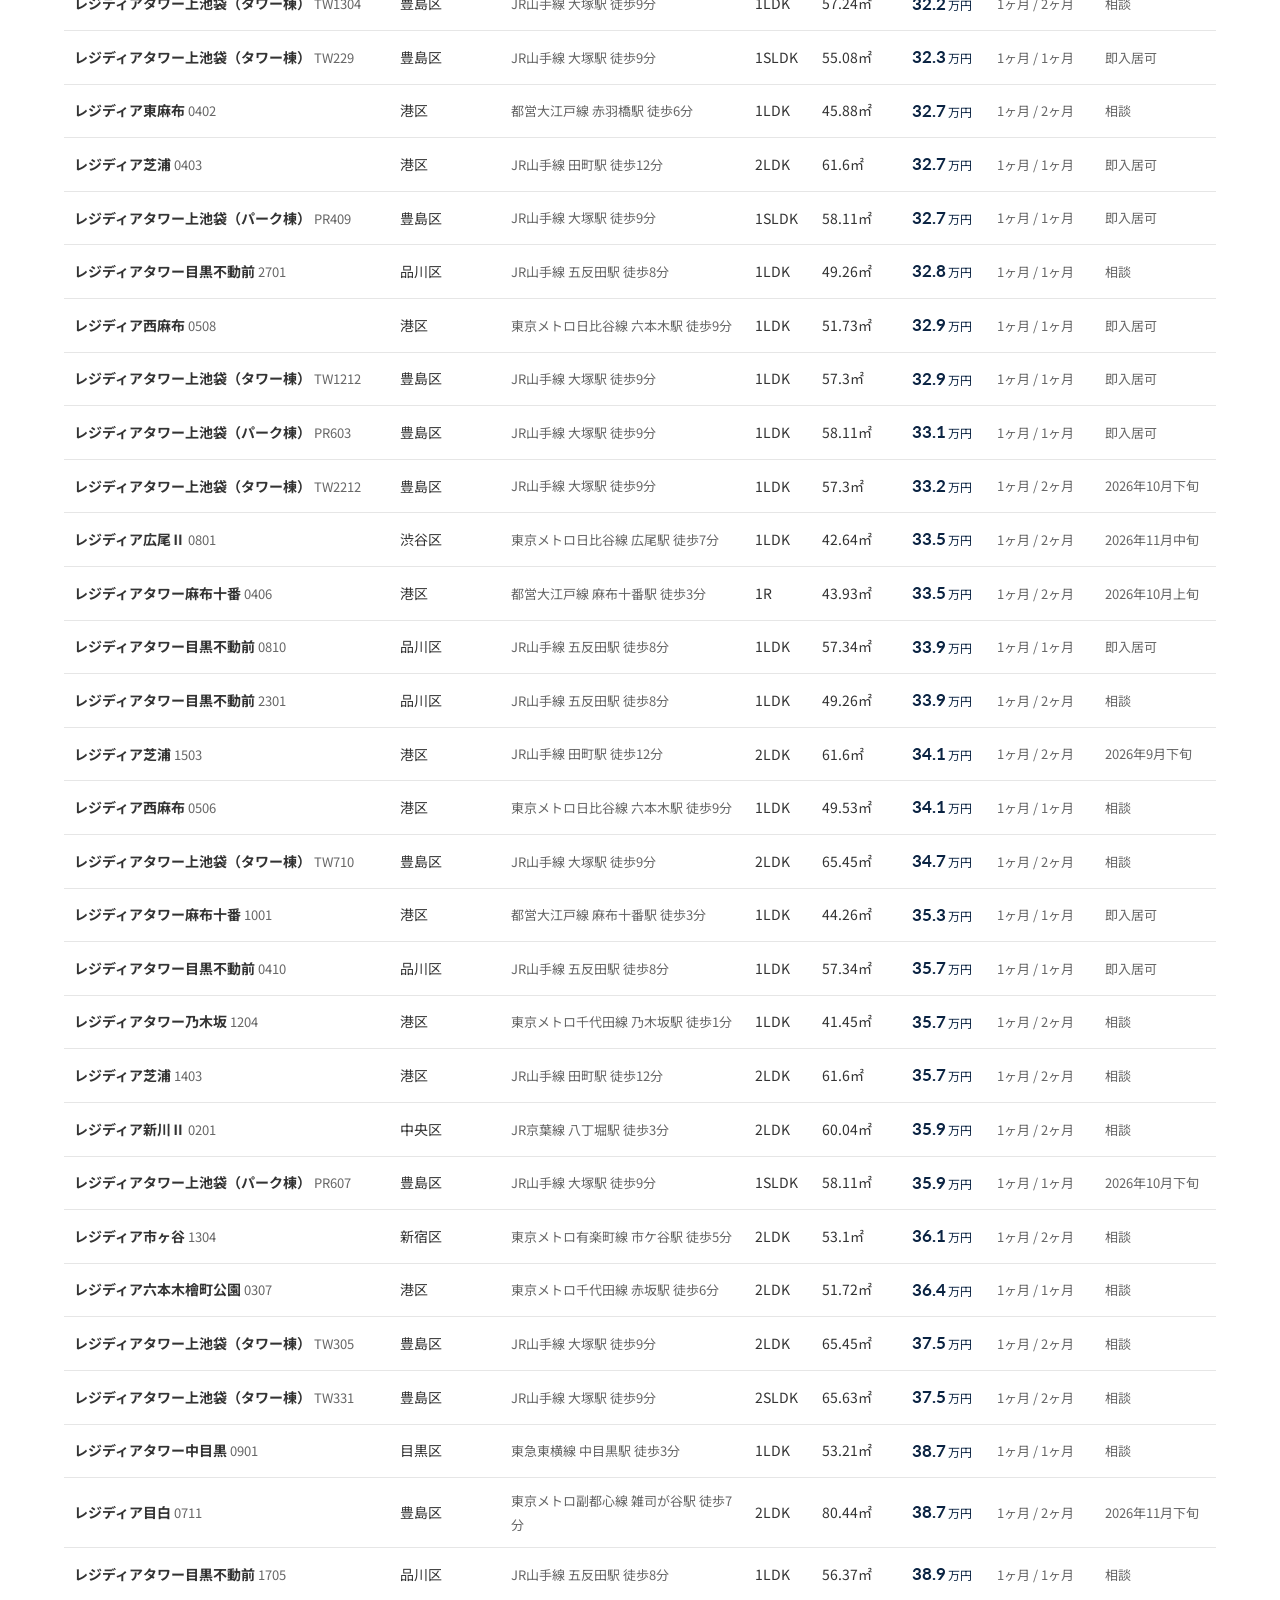
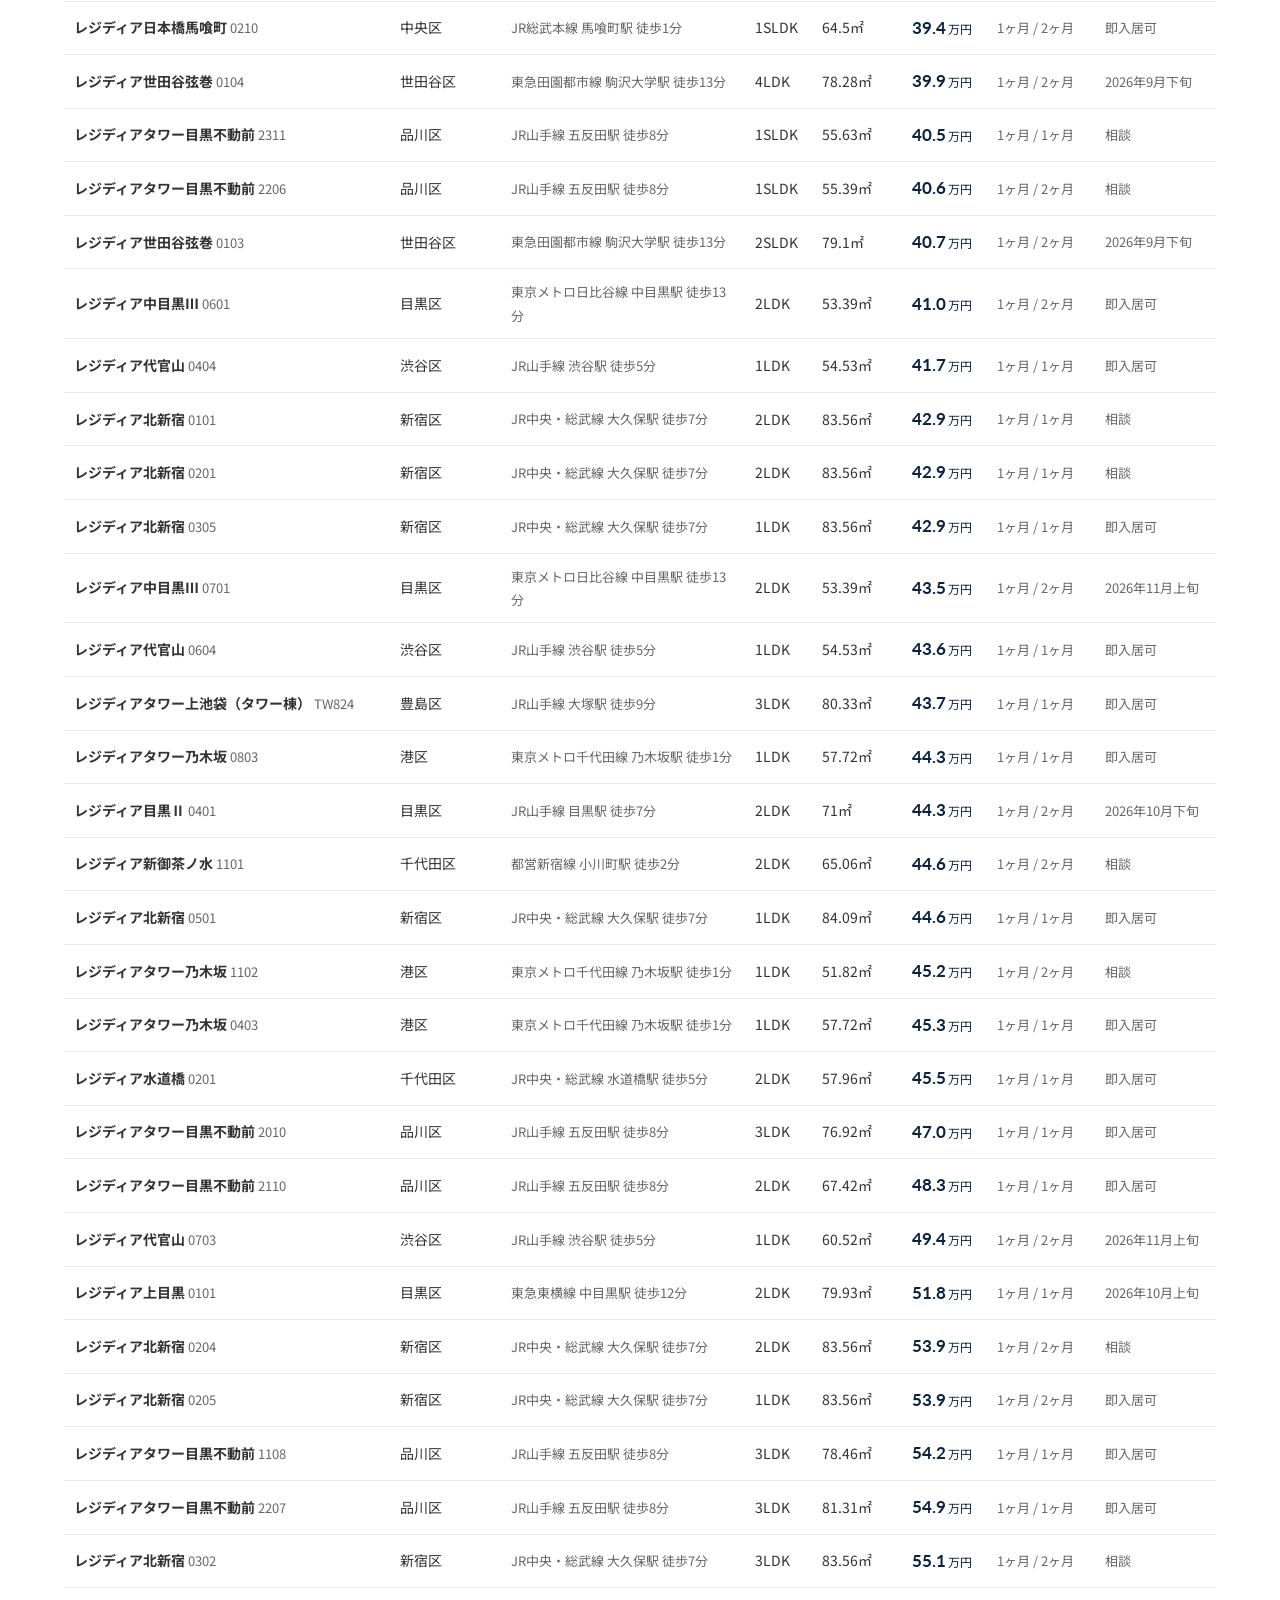
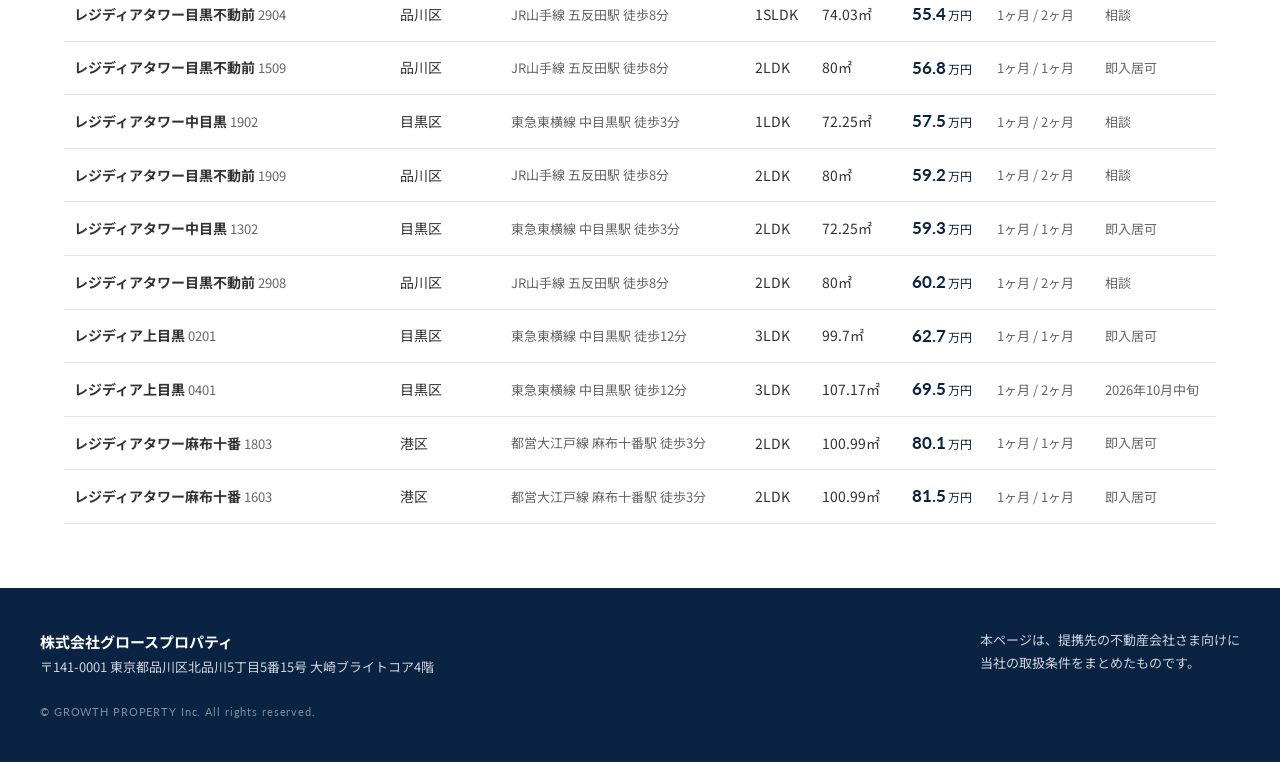
==== commit bef00eca: "物件情報ページ：仲介会社さま向けのご案内文を追加 伊藤忠リートマネジメント様・伊藤忠アーバンコミュニティ様にご説明のうえ 実施している旨と、当社経由の場合の審査についての記載を冒頭に追加した。  Co" ====
--- a/bukken/index.html
+++ b/bukken/index.html
@@ -6,7 +6,7 @@
   <link rel="preconnect" href="https://fonts.googleapis.com">
   <link rel="preconnect" href="https://fonts.gstatic.com" crossorigin>
   <link href="https://fonts.googleapis.com/css2?family=Lato:wght@400;700&family=Noto+Sans+JP:wght@400;500;700&display=swap" rel="stylesheet">
-  <link rel="stylesheet" href="assets/style.css?v=20260920120434">
+  <link rel="stylesheet" href="assets/style.css?v=20260920121407">
   <meta name="robots" content="noindex, nofollow">
   <title>物件情報｜株式会社グロースプロパティ</title>
   <meta name="description" content="株式会社グロースプロパティが転貸人となってご紹介する、見守りサービス付き賃貸住宅の一覧です。">
@@ -29,6 +29,12 @@
     <p>見守りサービス付き・当社が貸主（転貸人）となるお部屋の一覧です</p>
   </section>
   <main class="container">
+    <section class="intro">
+      <p class="intro-title">不動産仲介会社さまへ</p>
+      <p>本ページに掲載しているお部屋は、<b>伊藤忠リートマネジメント株式会社さま・伊藤忠アーバンコミュニティ株式会社さま</b>にご説明のうえ、当社が借り上げてご紹介している転貸型の住宅です。</p>
+      <p><b>当社を通じたお申し込みであれば、入居審査についても柔軟にご検討いただける</b>とのご了解をいただいております。年齢を理由に一般の入居審査が難しいご高齢の方のお住まい探しに、ぜひご活用ください。</p>
+      <p class="intro-note">※審査の可否は個別のご判断となります。お部屋のご紹介・お申し込みは、当社を経由してお取り次ぎください。</p>
+    </section>
     <div class="filters">
       <div><label for="f-city">エリア</label><select id="f-city"><option value="">すべて</option></select></div>
       <div><label for="f-rent">賃料上限</label><select id="f-rent">
@@ -85,7 +91,7 @@
     </div>
     <p class="copy en">&copy; GROWTH PROPERTY Inc. All rights reserved.</p>
   </footer>
-  <script src="assets/app.js?v=20260920120434"></script>
+  <script src="assets/app.js?v=20260920121407"></script>
   <script>initList();</script>
 </body>
 </html>
--- a/bukken/assets/style.css
+++ b/bukken/assets/style.css
@@ -50,9 +50,16 @@
 
 .container { max-width: 1200px; margin: 0 auto; padding: 0 24px; }
 
+/* intro */
+.intro { border: 1px solid var(--line); border-top: 3px solid var(--navy); border-radius: 4px; padding: 22px 26px; margin-top: 44px; font-size: 14px; }
+.intro p + p { margin-top: 8px; }
+.intro .intro-title { font-size: 15px; font-weight: 700; color: var(--navy); margin-bottom: 4px; }
+.intro b { color: var(--text-strong); }
+.intro .intro-note { font-size: 12px; color: var(--muted); margin-top: 12px; }
+
 /* filters */
 .filters {
-  margin: -28px auto 0; position: relative; z-index: 2;
+  margin: 24px auto 0; position: relative; z-index: 2;
   background: #fff; border-radius: 12px; box-shadow: 0 8px 30px rgba(10,35,66,.1);
   padding: 20px 24px; display: grid; gap: 16px;
   grid-template-columns: repeat(6, 1fr);
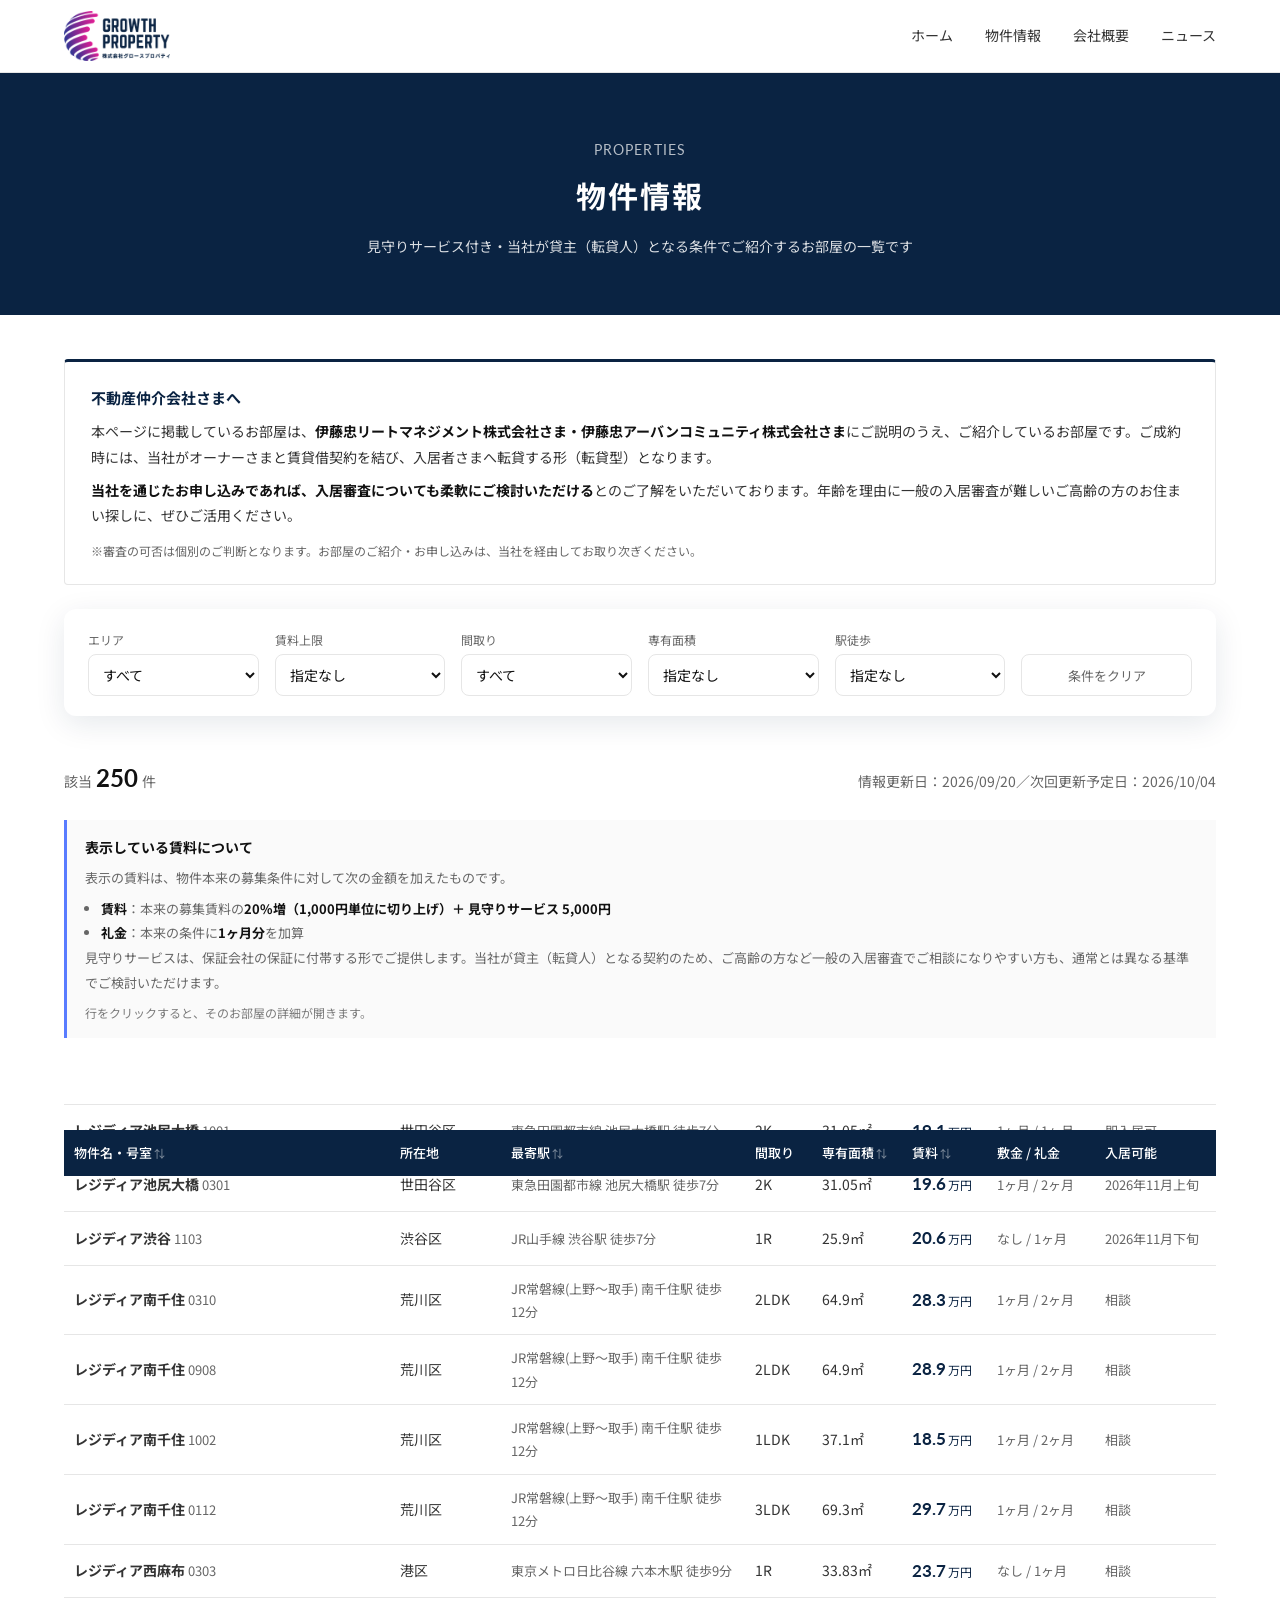
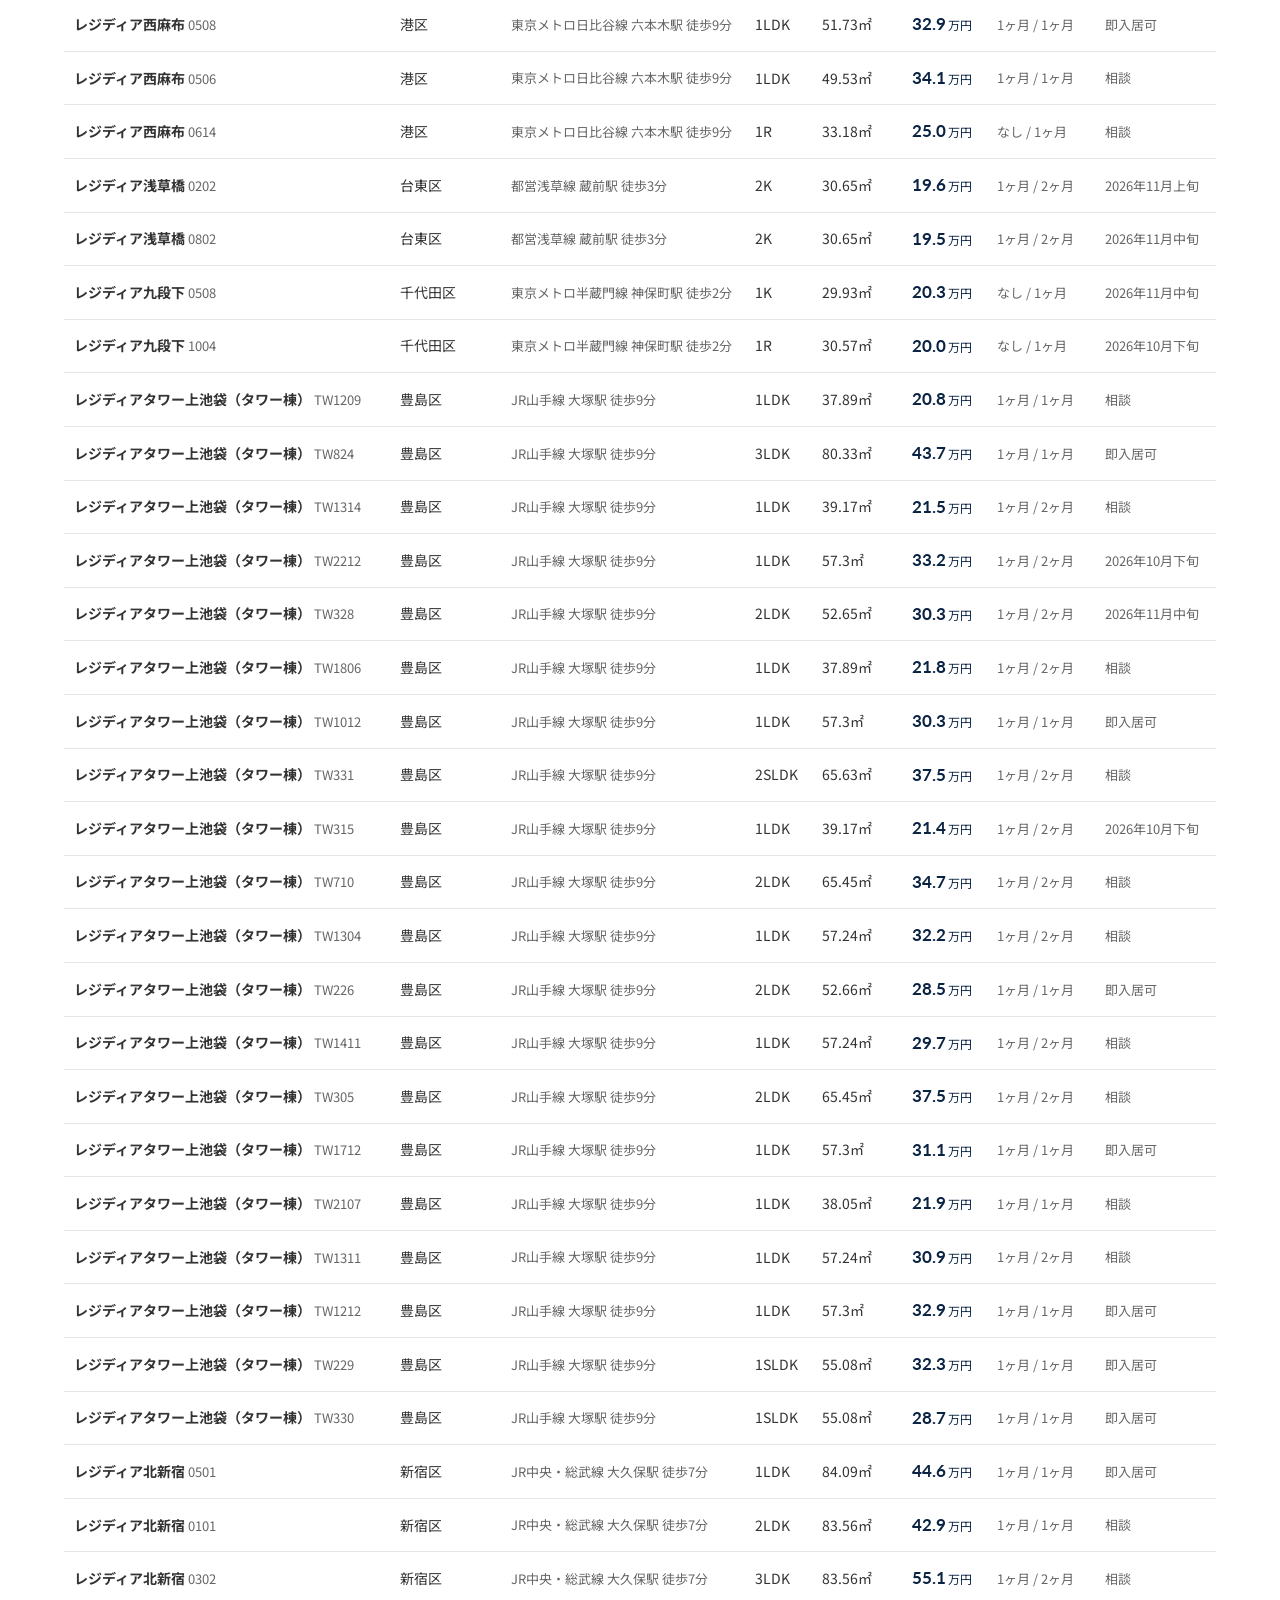
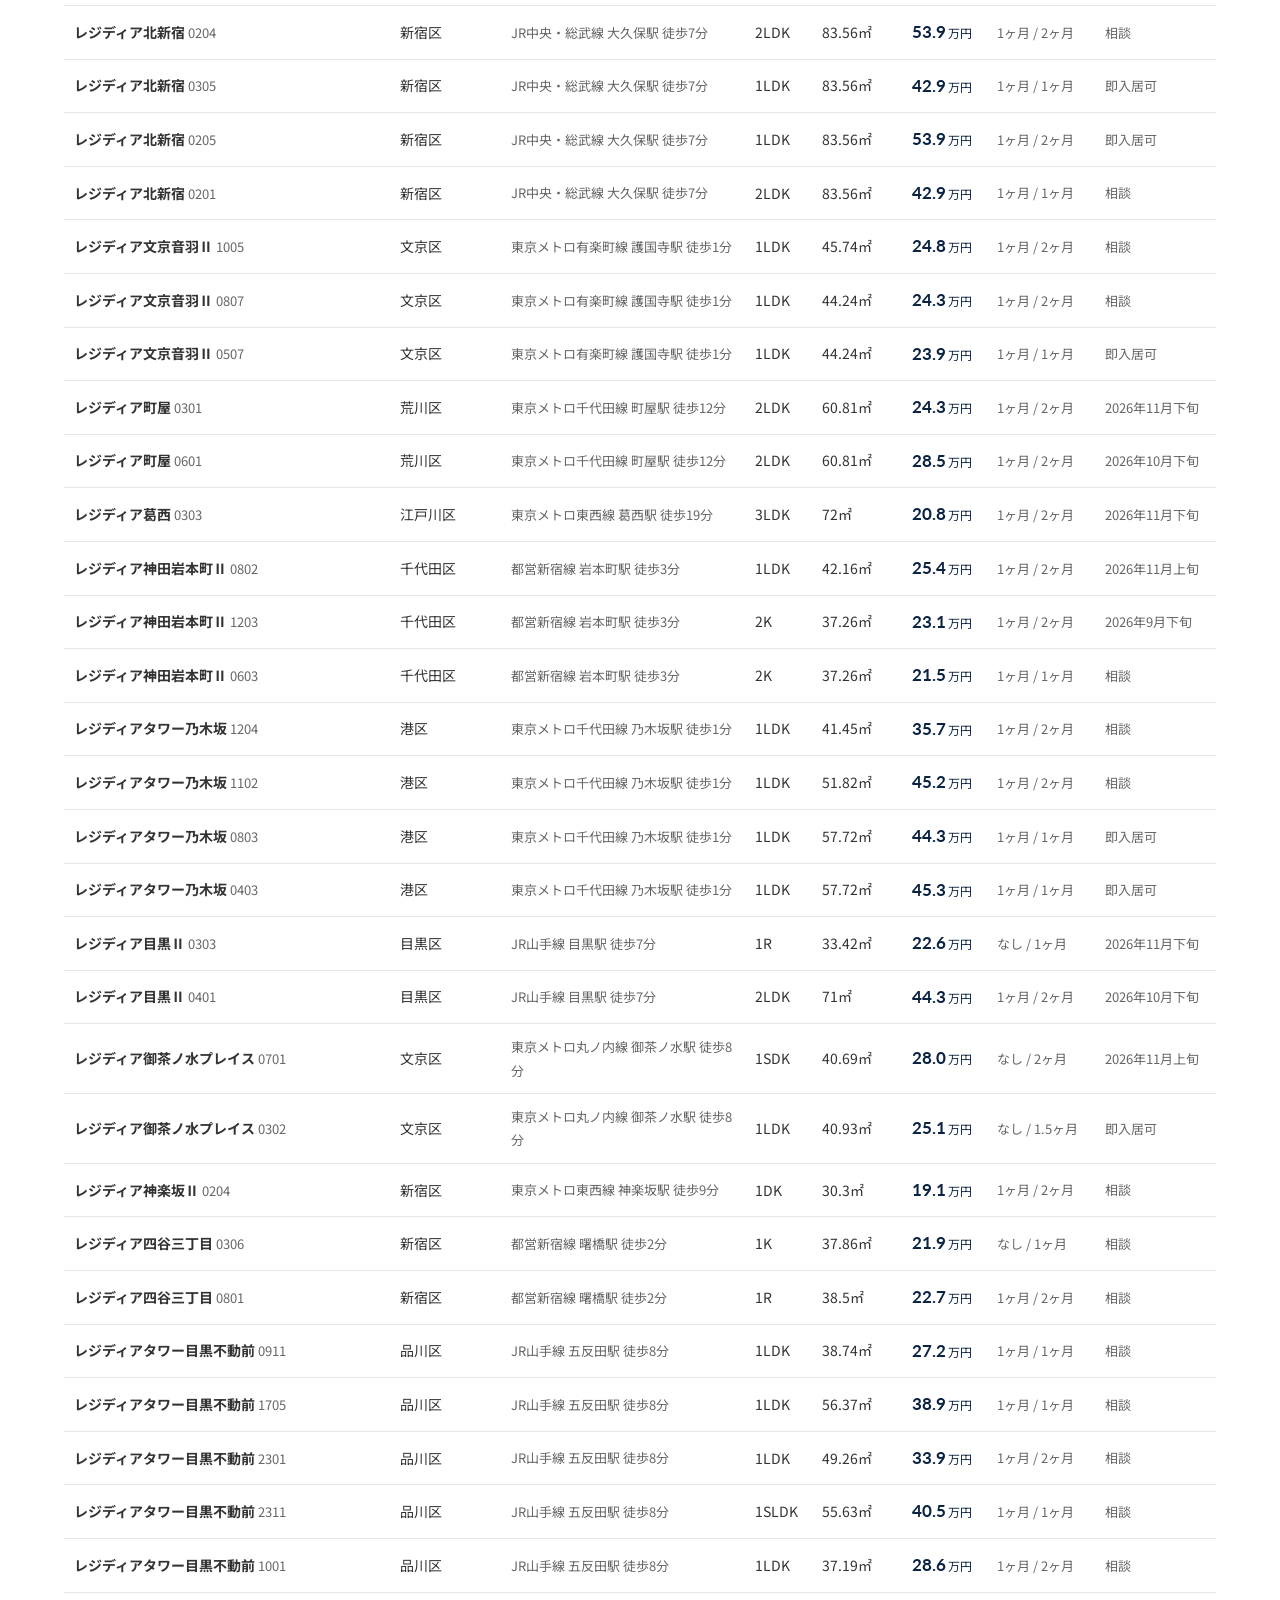
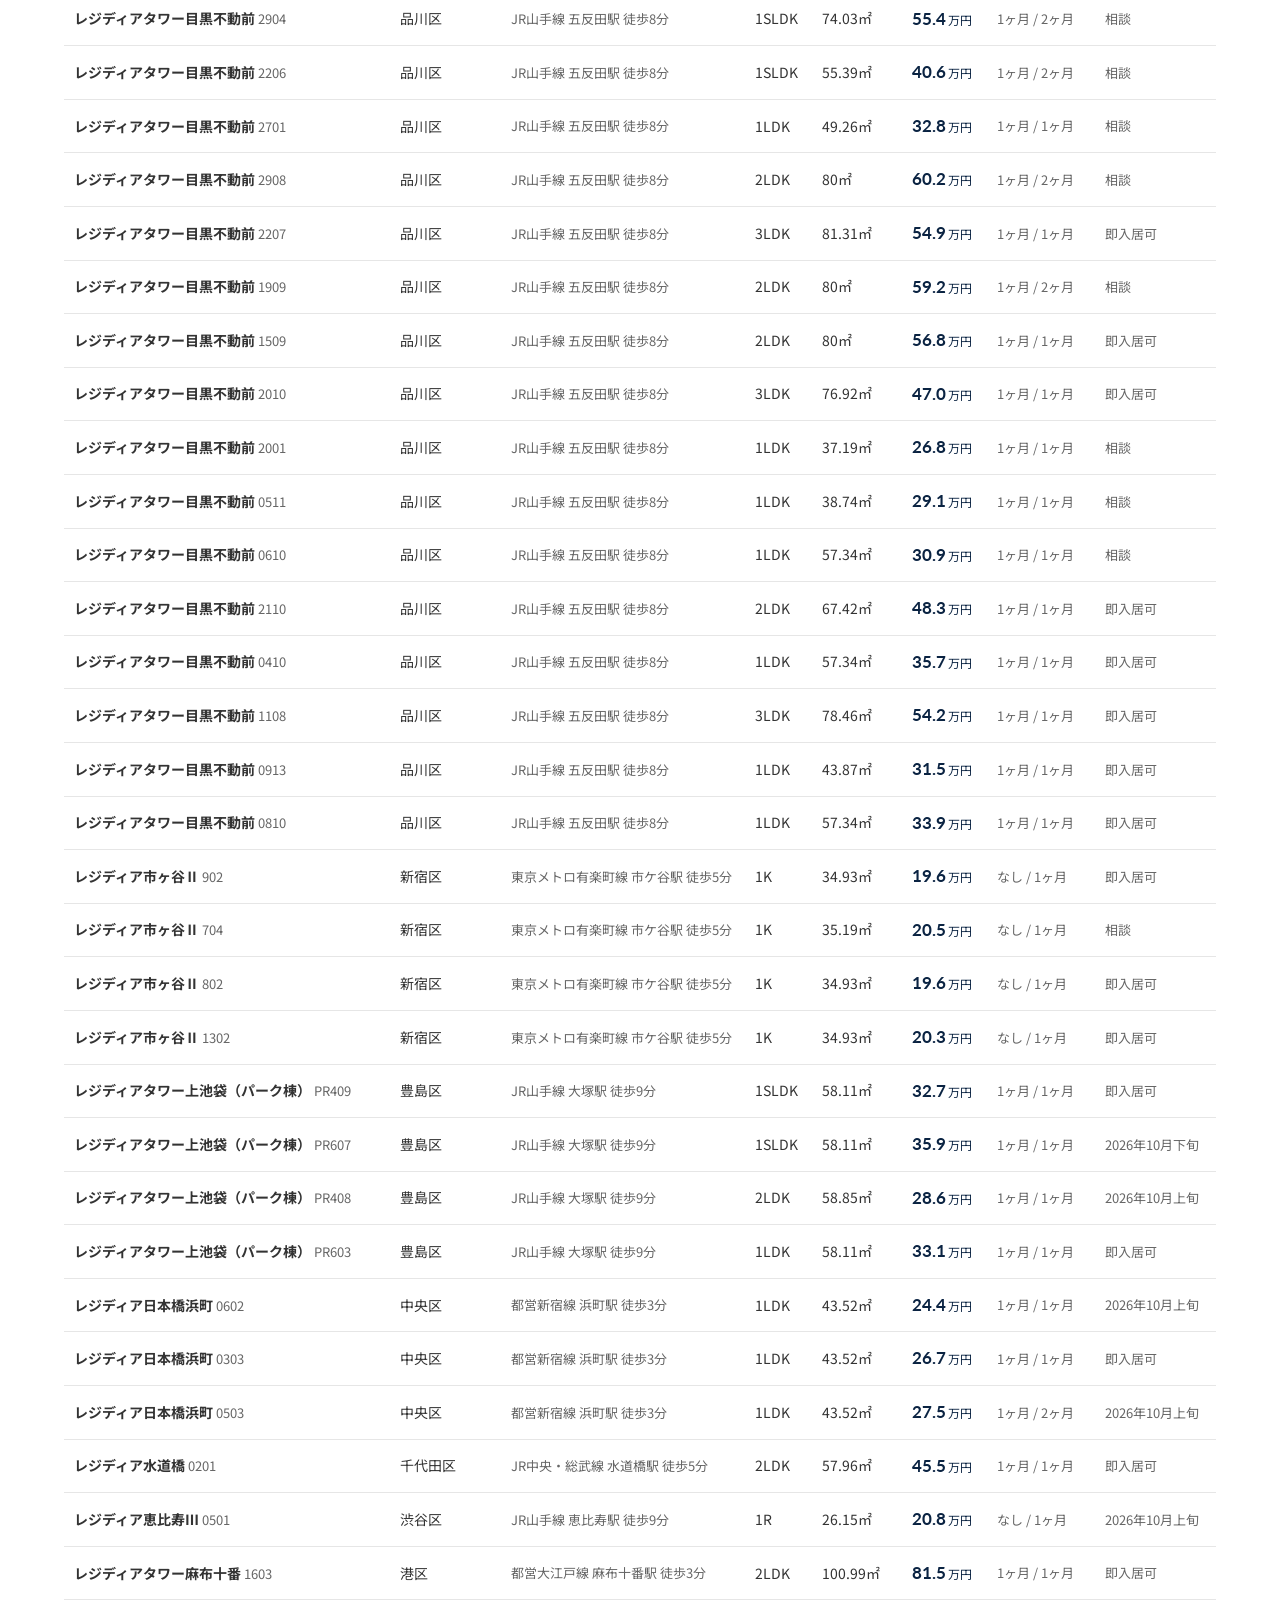
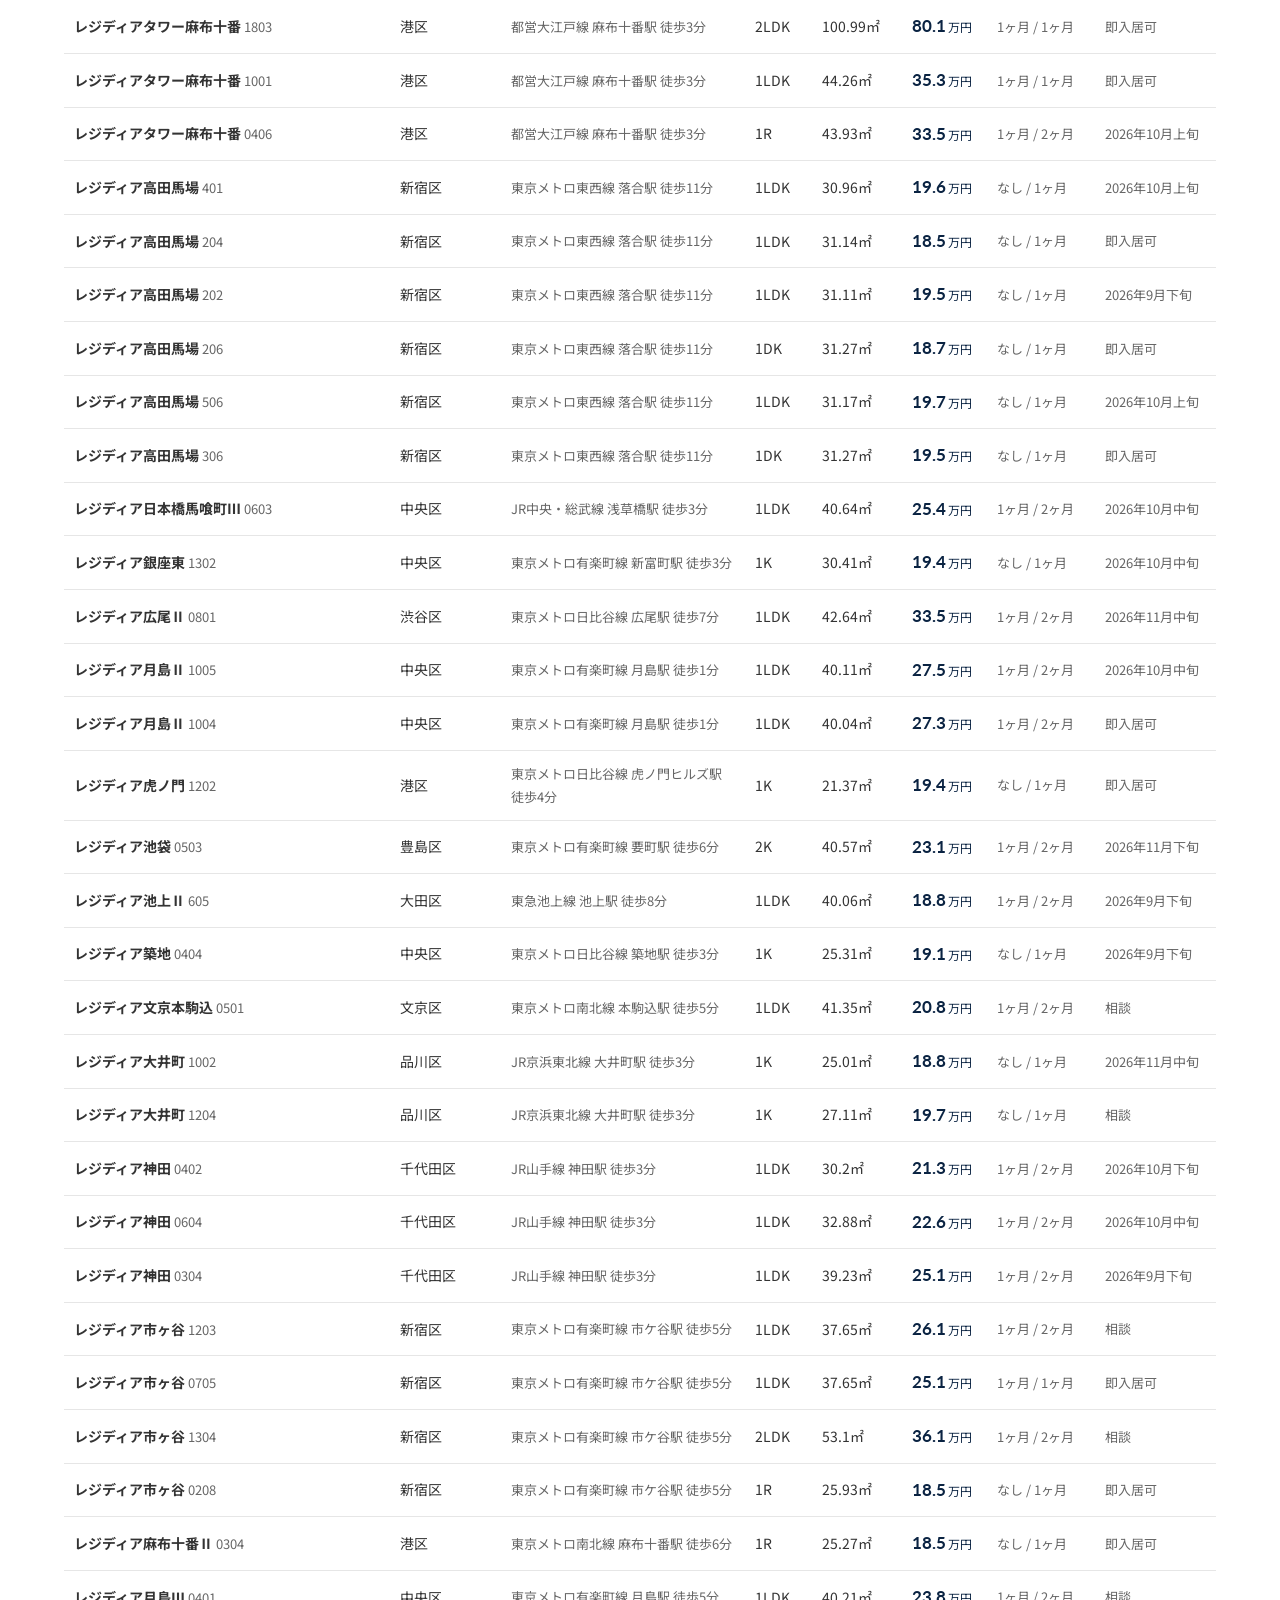
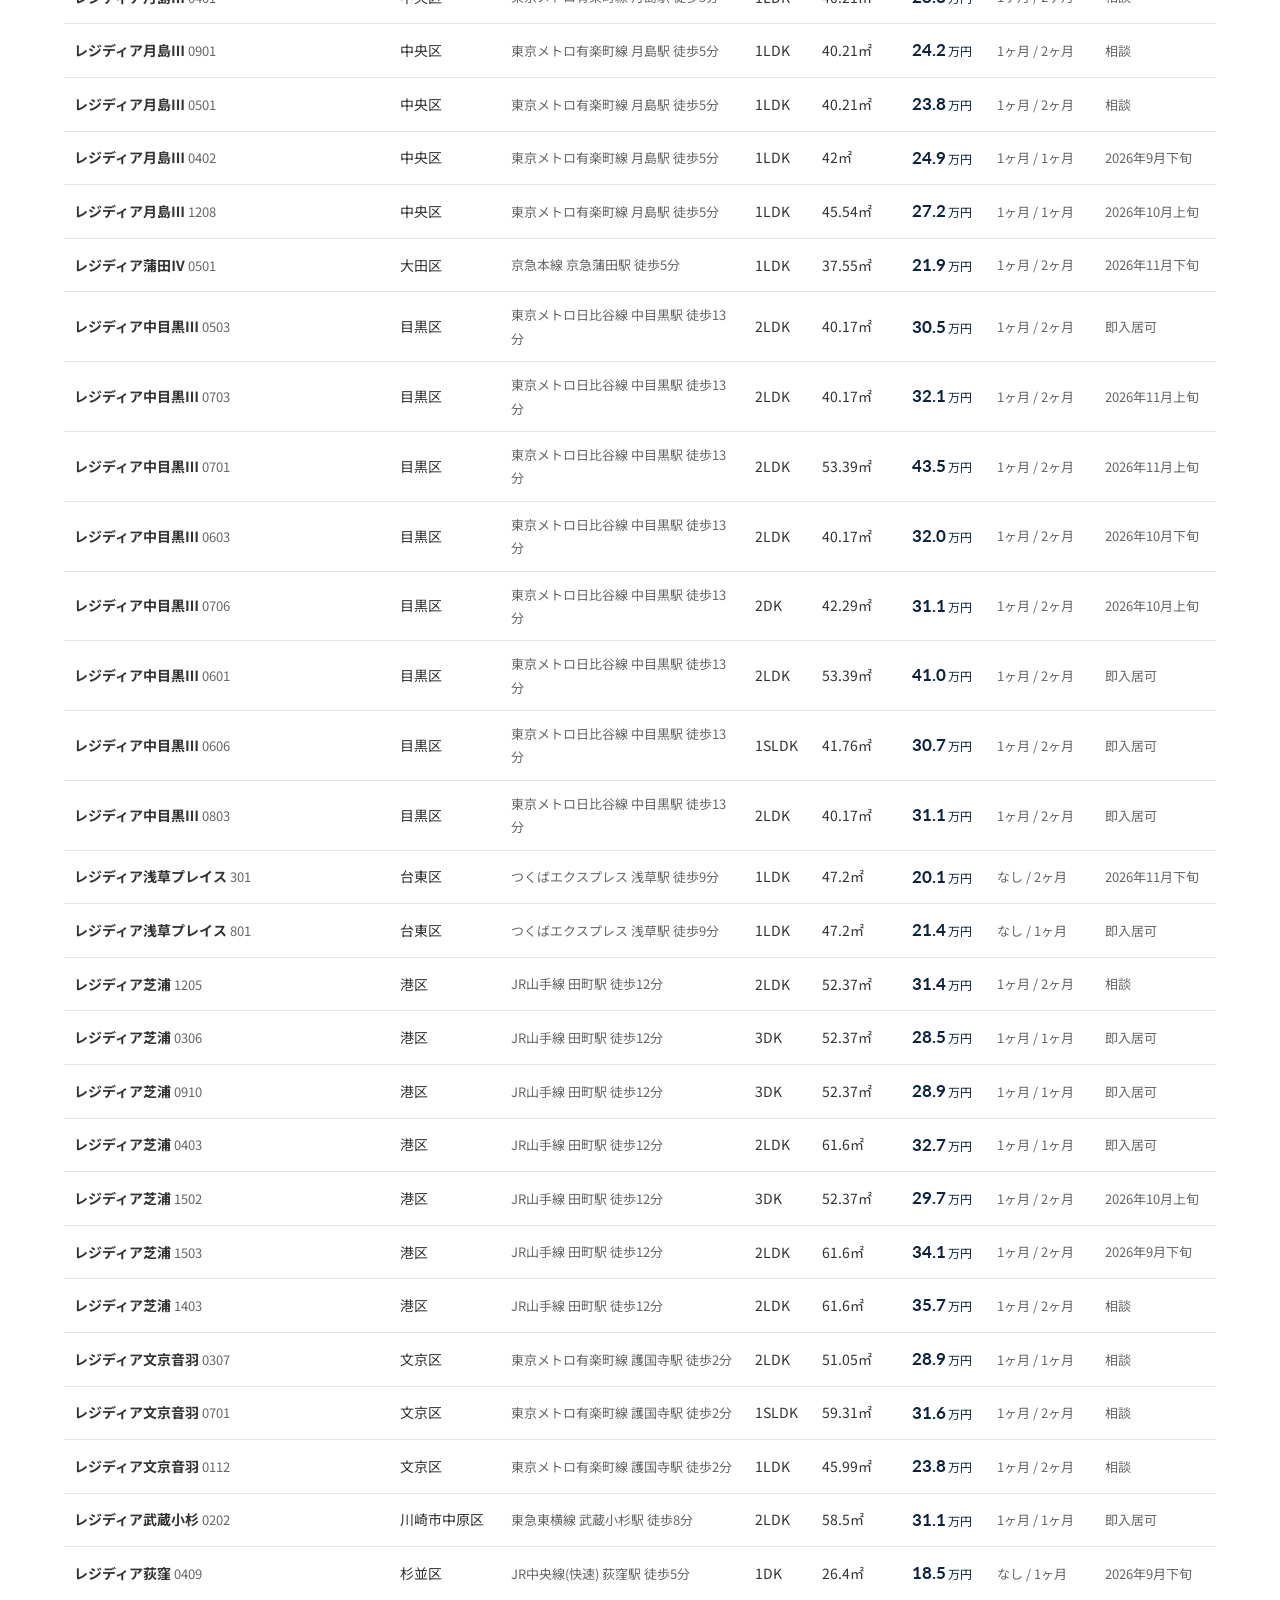
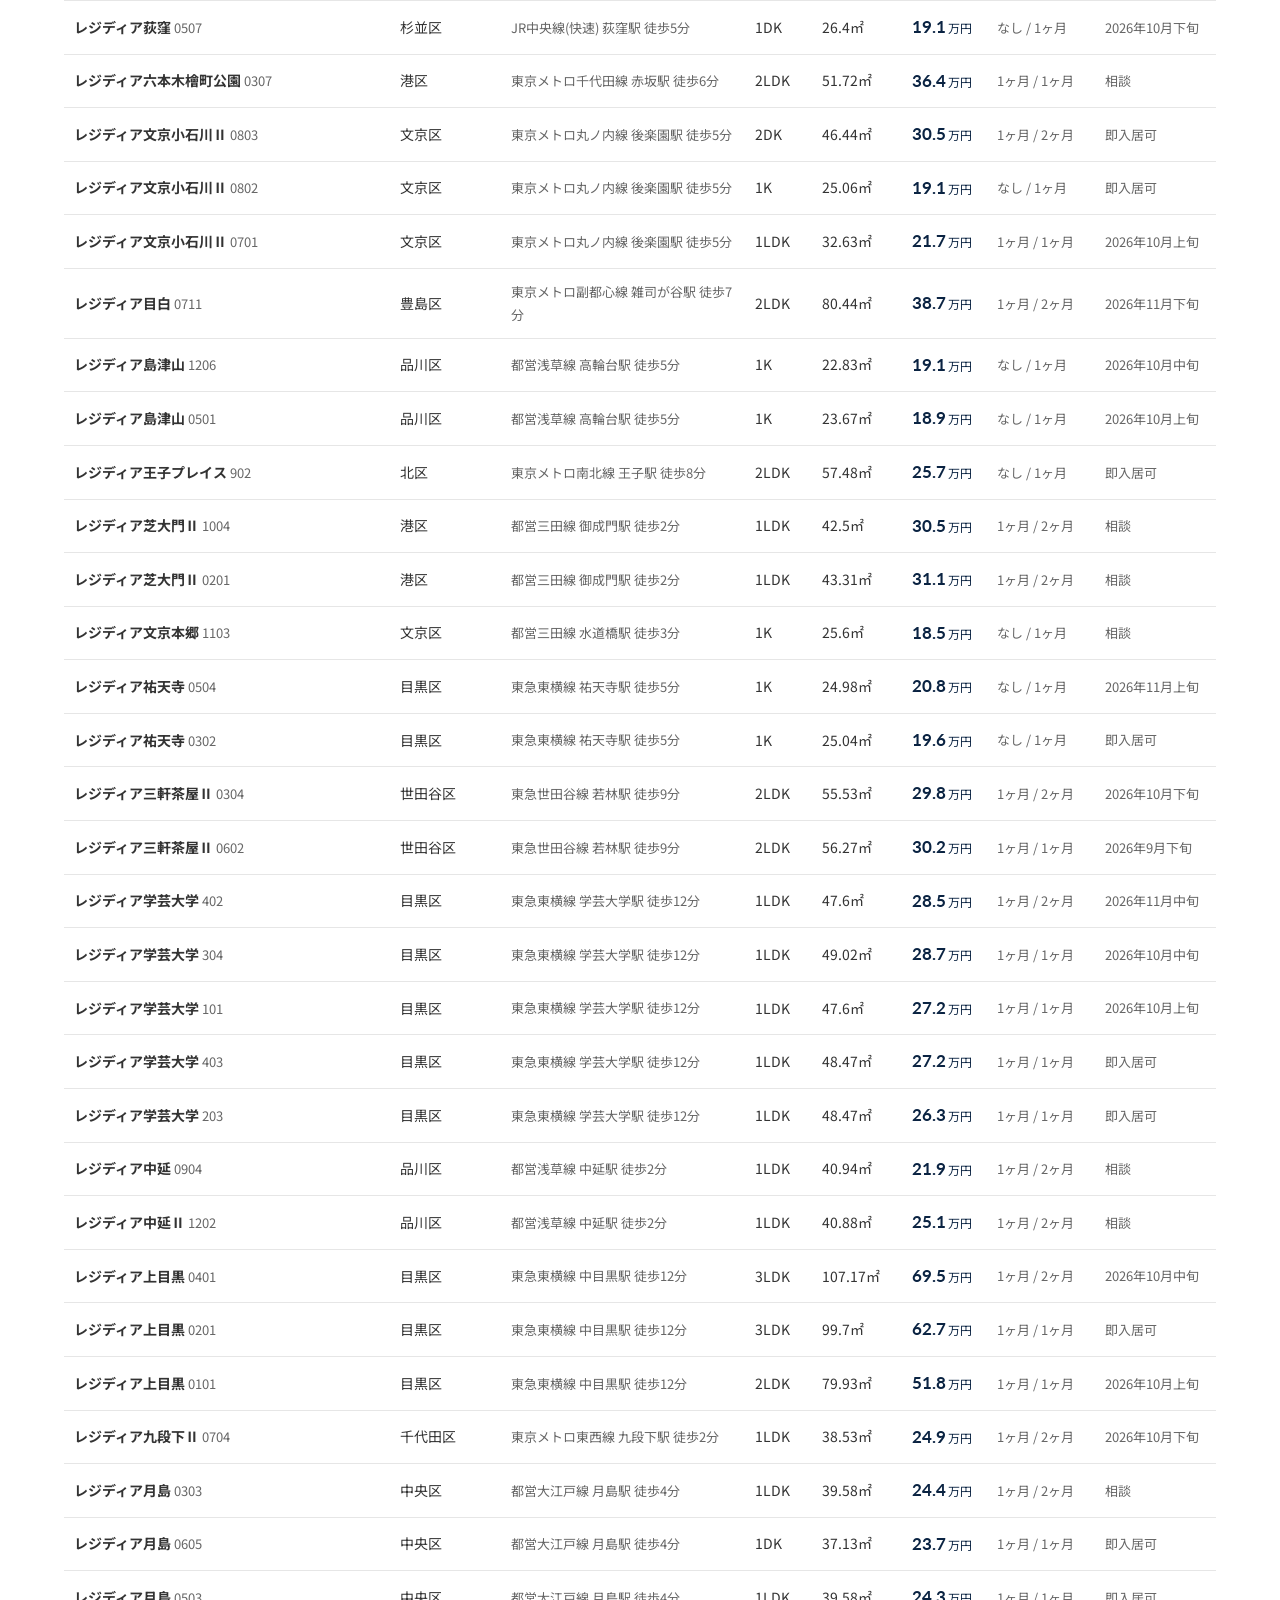
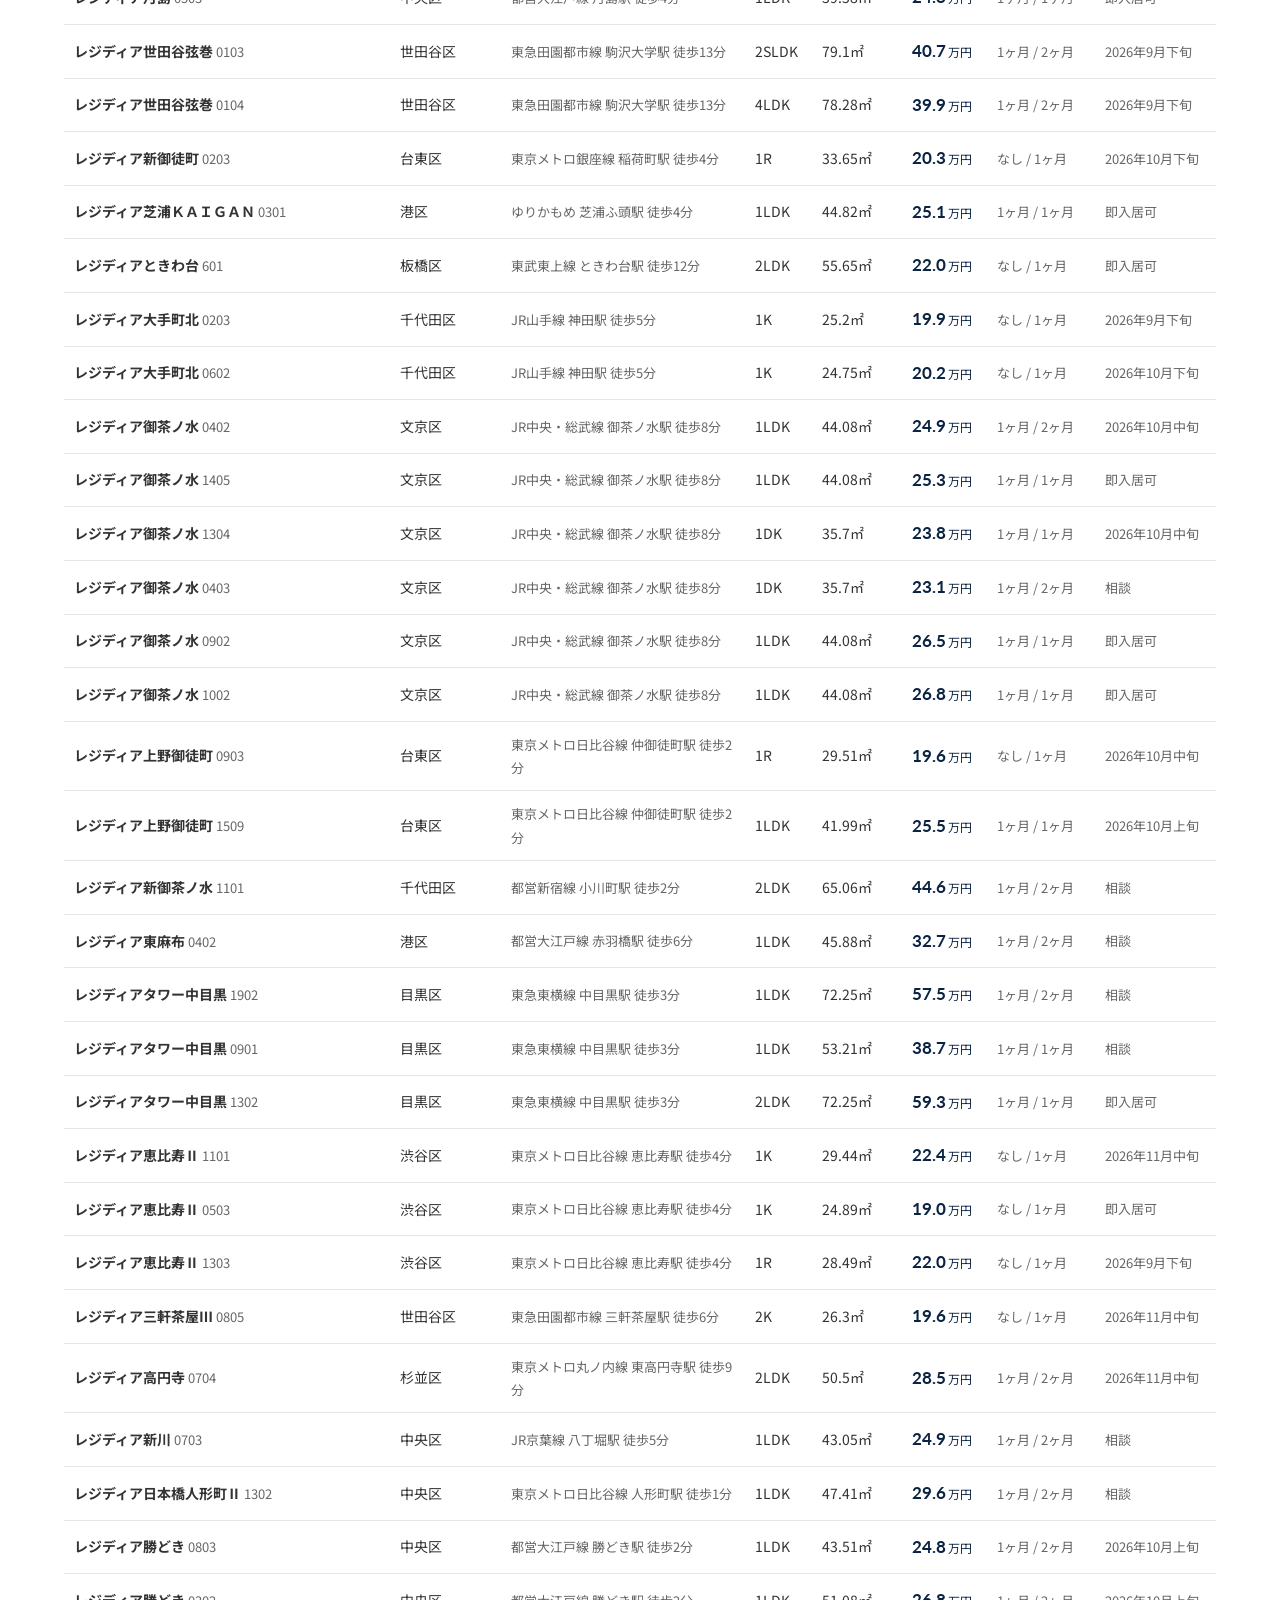
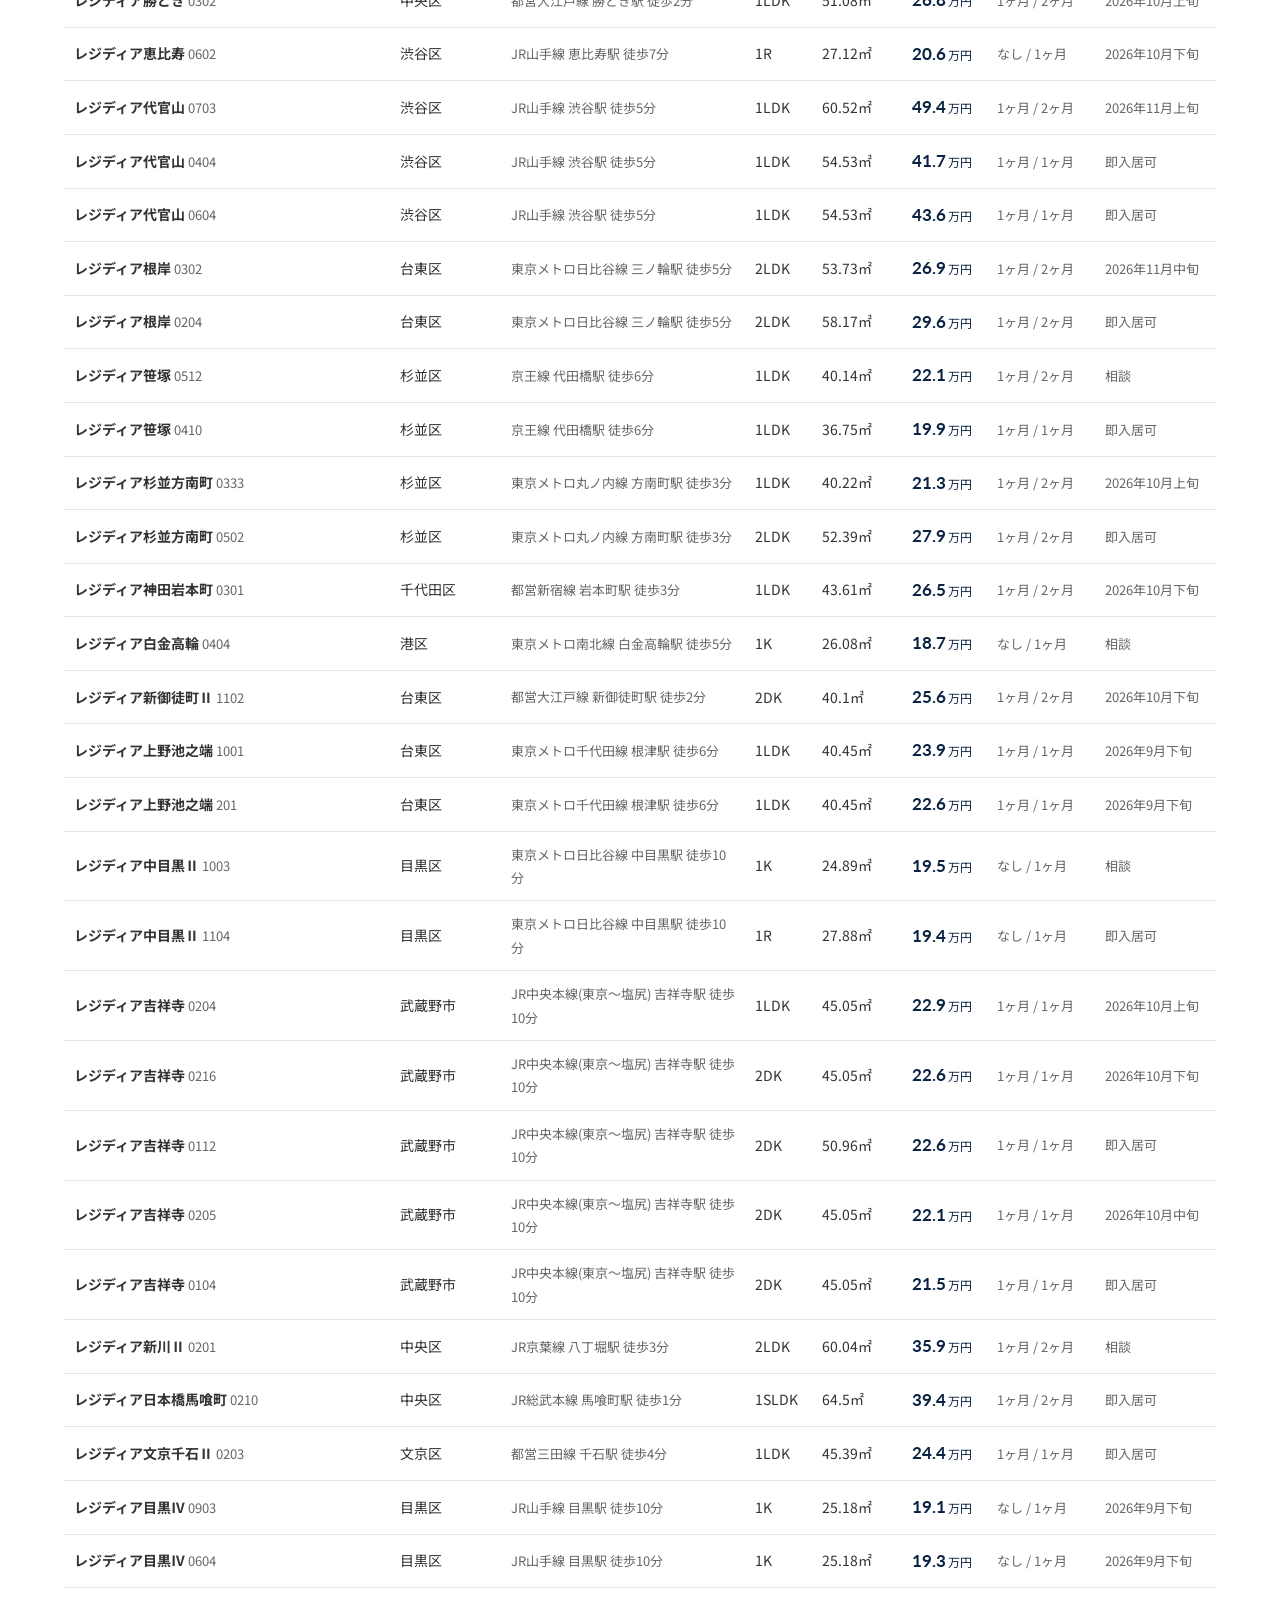
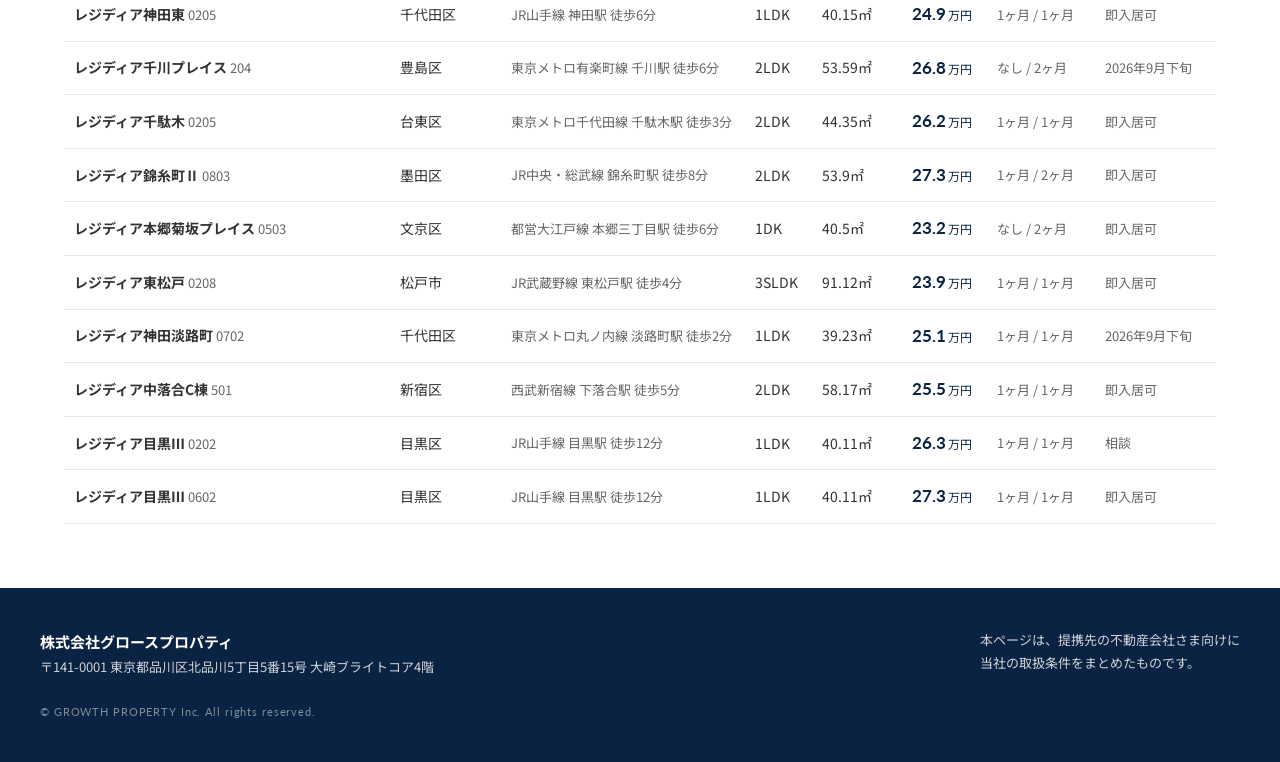
==== commit 0c1d7171: "物件情報ページ：並び順を新着順＋同じ建物ごとにまとめる形に変更 イタンジの並び順（新着順）を seq として保持し、同じ建物のお部屋が 離れないように建物単位で並べ替えるようにした。 あわせて「借り上" ====
--- a/bukken/index.html
+++ b/bukken/index.html
@@ -6,7 +6,7 @@
   <link rel="preconnect" href="https://fonts.googleapis.com">
   <link rel="preconnect" href="https://fonts.gstatic.com" crossorigin>
   <link href="https://fonts.googleapis.com/css2?family=Lato:wght@400;700&family=Noto+Sans+JP:wght@400;500;700&display=swap" rel="stylesheet">
-  <link rel="stylesheet" href="assets/style.css?v=20260920121407">
+  <link rel="stylesheet" href="assets/style.css?v=20260920121722">
   <meta name="robots" content="noindex, nofollow">
   <title>物件情報｜株式会社グロースプロパティ</title>
   <meta name="description" content="株式会社グロースプロパティが転貸人となってご紹介する、見守りサービス付き賃貸住宅の一覧です。">
@@ -26,12 +26,12 @@
   <section class="page-head">
     <div class="en">PROPERTIES</div>
     <h1>物件情報</h1>
-    <p>見守りサービス付き・当社が貸主（転貸人）となるお部屋の一覧です</p>
+    <p>見守りサービス付き・当社が貸主（転貸人）となる条件でご紹介するお部屋の一覧です</p>
   </section>
   <main class="container">
     <section class="intro">
       <p class="intro-title">不動産仲介会社さまへ</p>
-      <p>本ページに掲載しているお部屋は、<b>伊藤忠リートマネジメント株式会社さま・伊藤忠アーバンコミュニティ株式会社さま</b>にご説明のうえ、当社が借り上げてご紹介している転貸型の住宅です。</p>
+      <p>本ページに掲載しているお部屋は、<b>伊藤忠リートマネジメント株式会社さま・伊藤忠アーバンコミュニティ株式会社さま</b>にご説明のうえ、ご紹介しているお部屋です。ご成約時には、当社がオーナーさまと賃貸借契約を結び、入居者さまへ転貸する形（転貸型）となります。</p>
       <p><b>当社を通じたお申し込みであれば、入居審査についても柔軟にご検討いただける</b>とのご了解をいただいております。年齢を理由に一般の入居審査が難しいご高齢の方のお住まい探しに、ぜひご活用ください。</p>
       <p class="intro-note">※審査の可否は個別のご判断となります。お部屋のご紹介・お申し込みは、当社を経由してお取り次ぎください。</p>
     </section>
@@ -54,12 +54,12 @@
     </div>
     <div class="lead-note">
       <p class="lead-title">表示している賃料について</p>
-      <p>掲載中のお部屋は、当社が借り上げたうえでご紹介する<b>転貸型の住宅</b>です。表示の賃料は、物件本来の募集条件に対して次の金額を加えたものです。</p>
+      <p>表示の賃料は、物件本来の募集条件に対して次の金額を加えたものです。</p>
       <ul>
         <li><b>賃料</b>：本来の募集賃料の<b>20%増（1,000円単位に切り上げ）＋ 見守りサービス 5,000円</b></li>
         <li><b>礼金</b>：本来の条件に<b>1ヶ月分</b>を加算</li>
       </ul>
-      <p>見守りサービスは、保証会社の保証に付帯する形でご提供します。当社が貸主（転貸人）となるため、ご高齢の方など一般の入居審査でご相談になりやすい方も、通常とは異なる基準でご検討いただけます。</p>
+      <p>見守りサービスは、保証会社の保証に付帯する形でご提供します。当社が貸主（転貸人）となる契約のため、ご高齢の方など一般の入居審査でご相談になりやすい方も、通常とは異なる基準でご検討いただけます。</p>
       <p class="lead-sub">行をクリックすると、そのお部屋の詳細が開きます。</p>
     </div>
     <div class="table-wrap">
@@ -91,7 +91,7 @@
     </div>
     <p class="copy en">&copy; GROWTH PROPERTY Inc. All rights reserved.</p>
   </footer>
-  <script src="assets/app.js?v=20260920121407"></script>
+  <script src="assets/app.js?v=20260920121931"></script>
   <script>initList();</script>
 </body>
 </html>
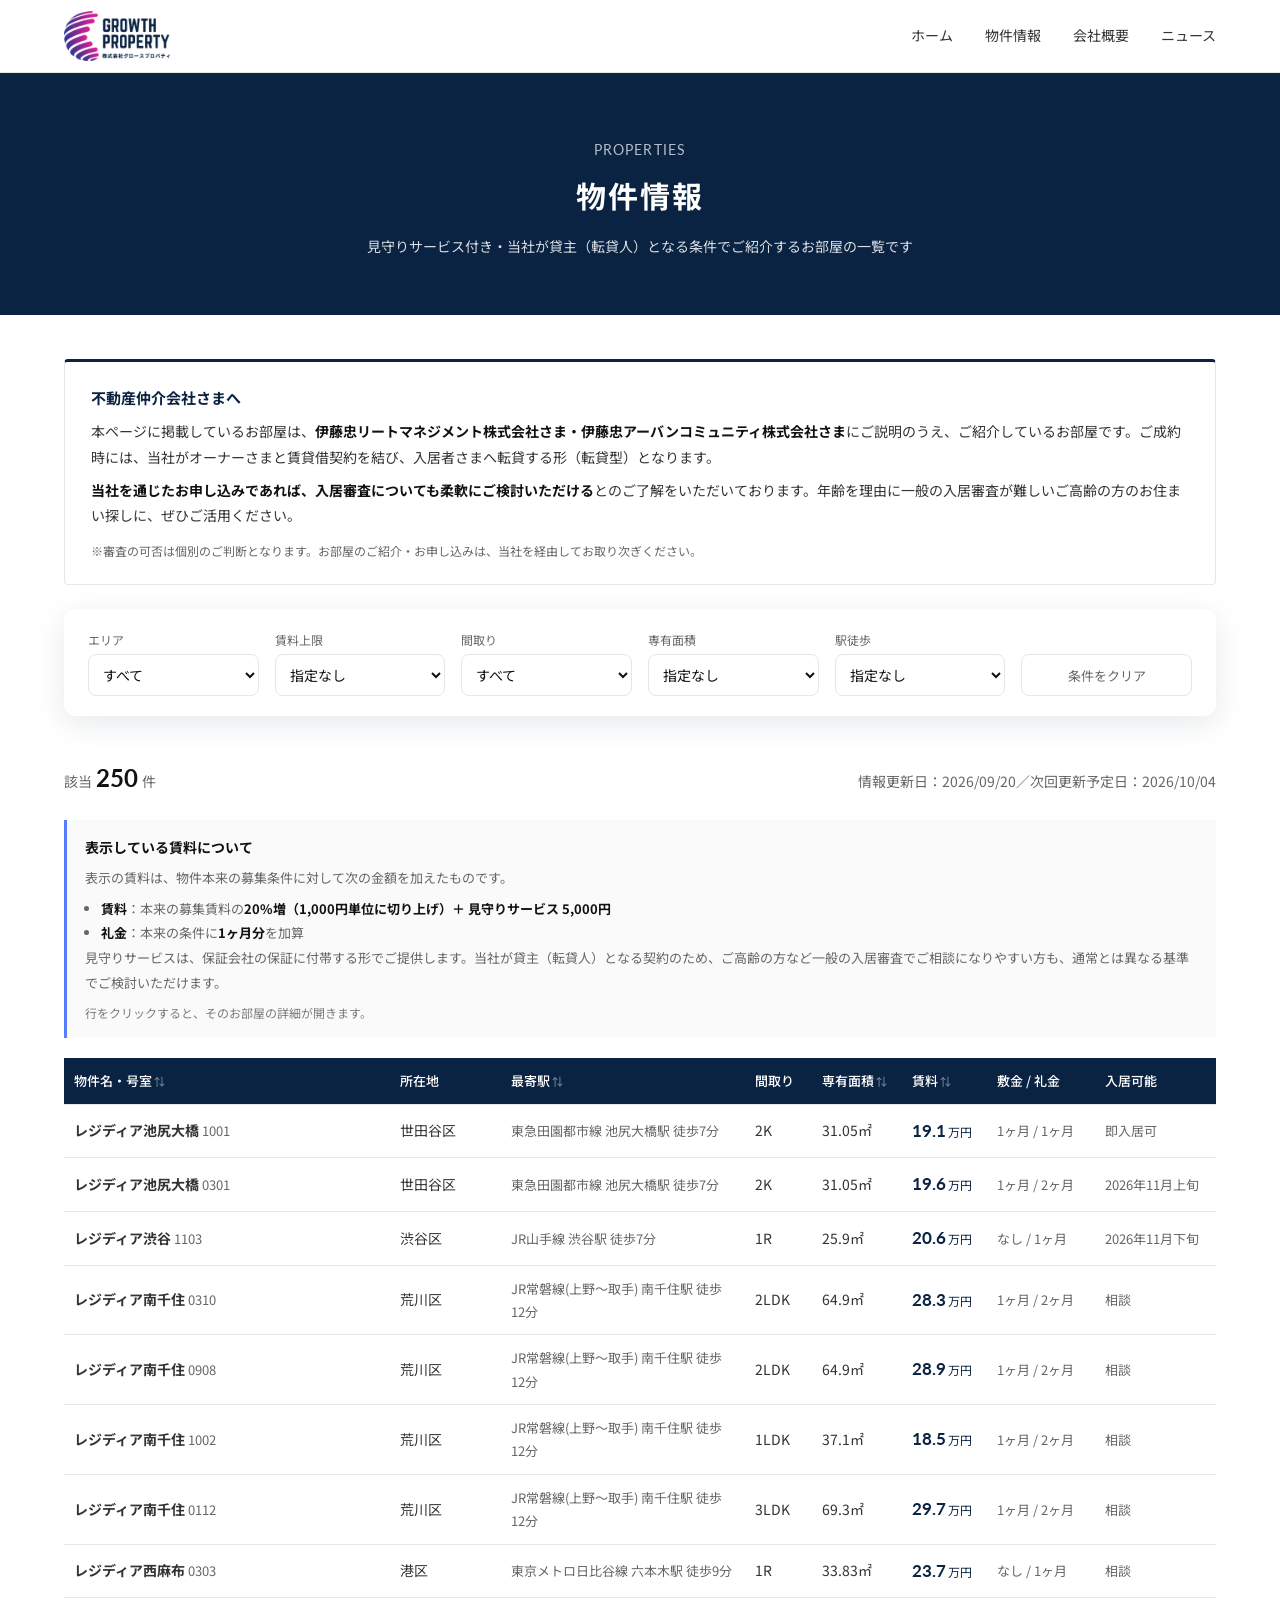
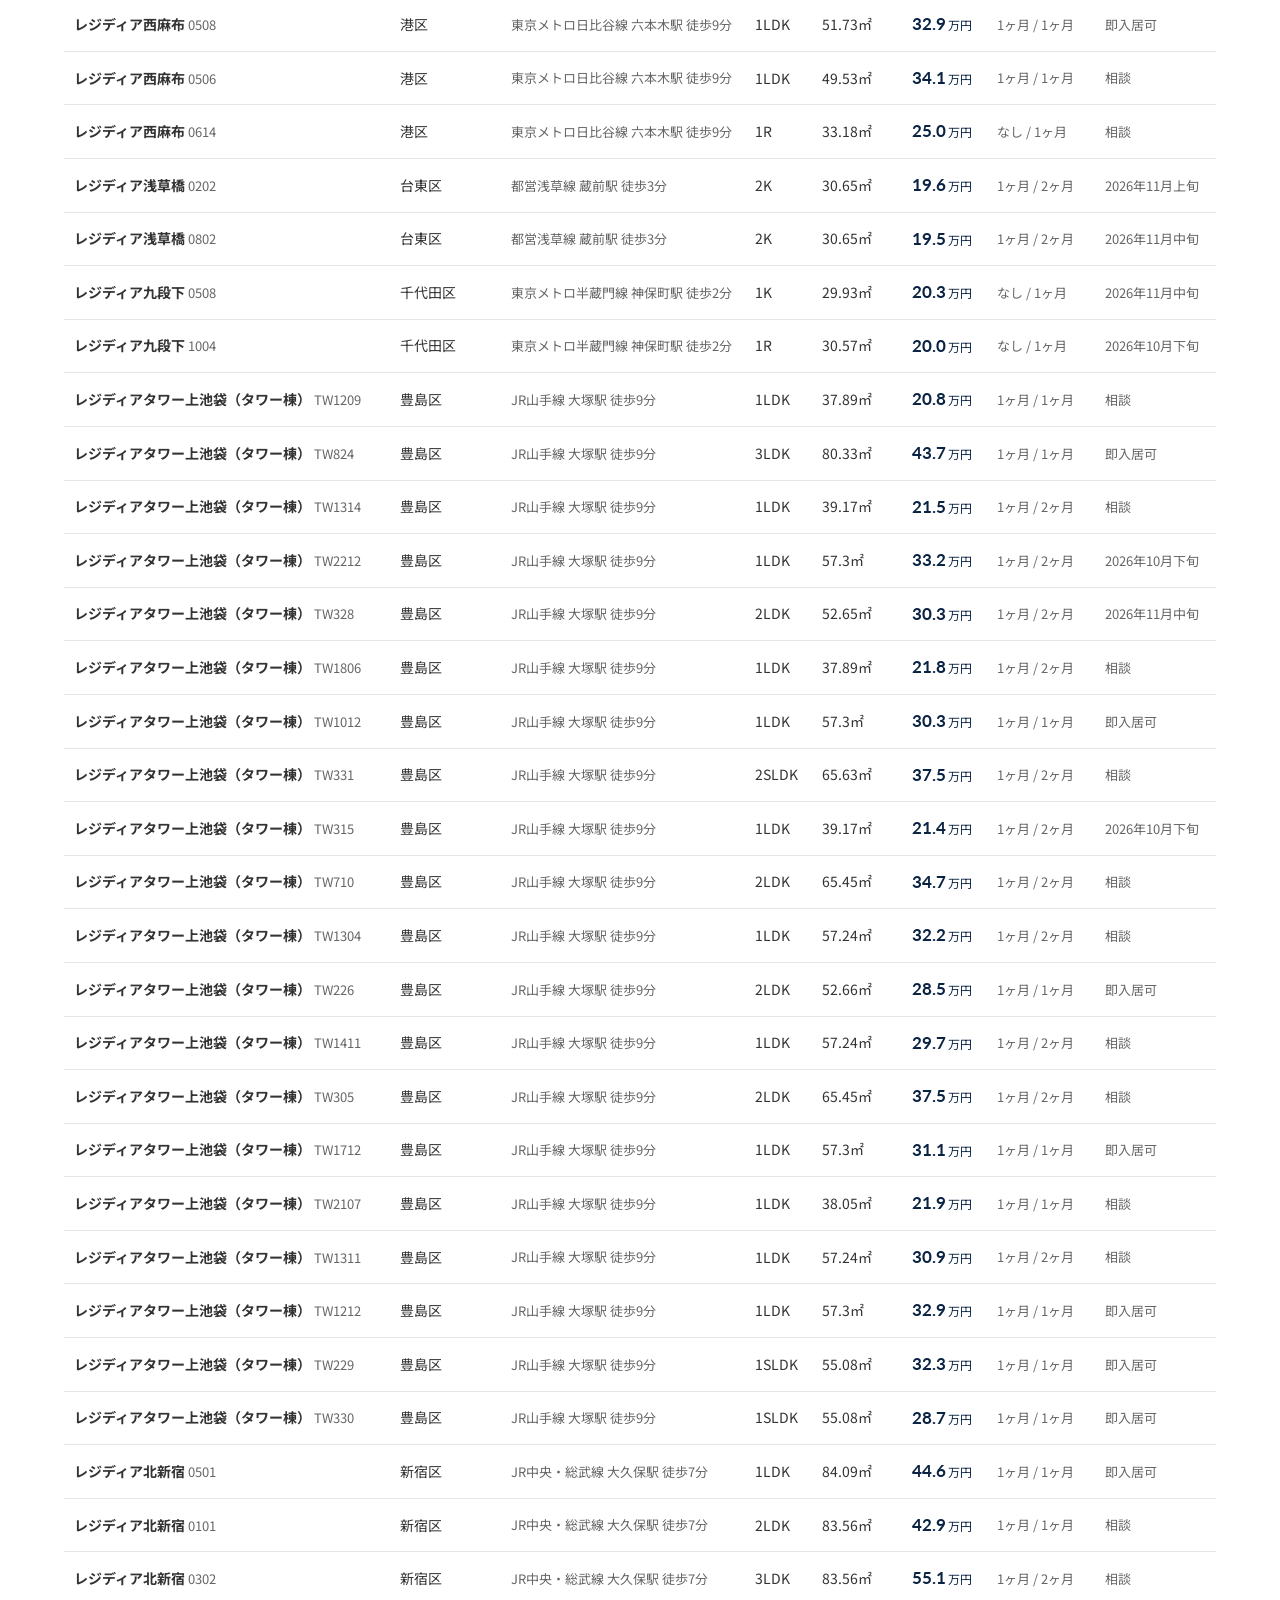
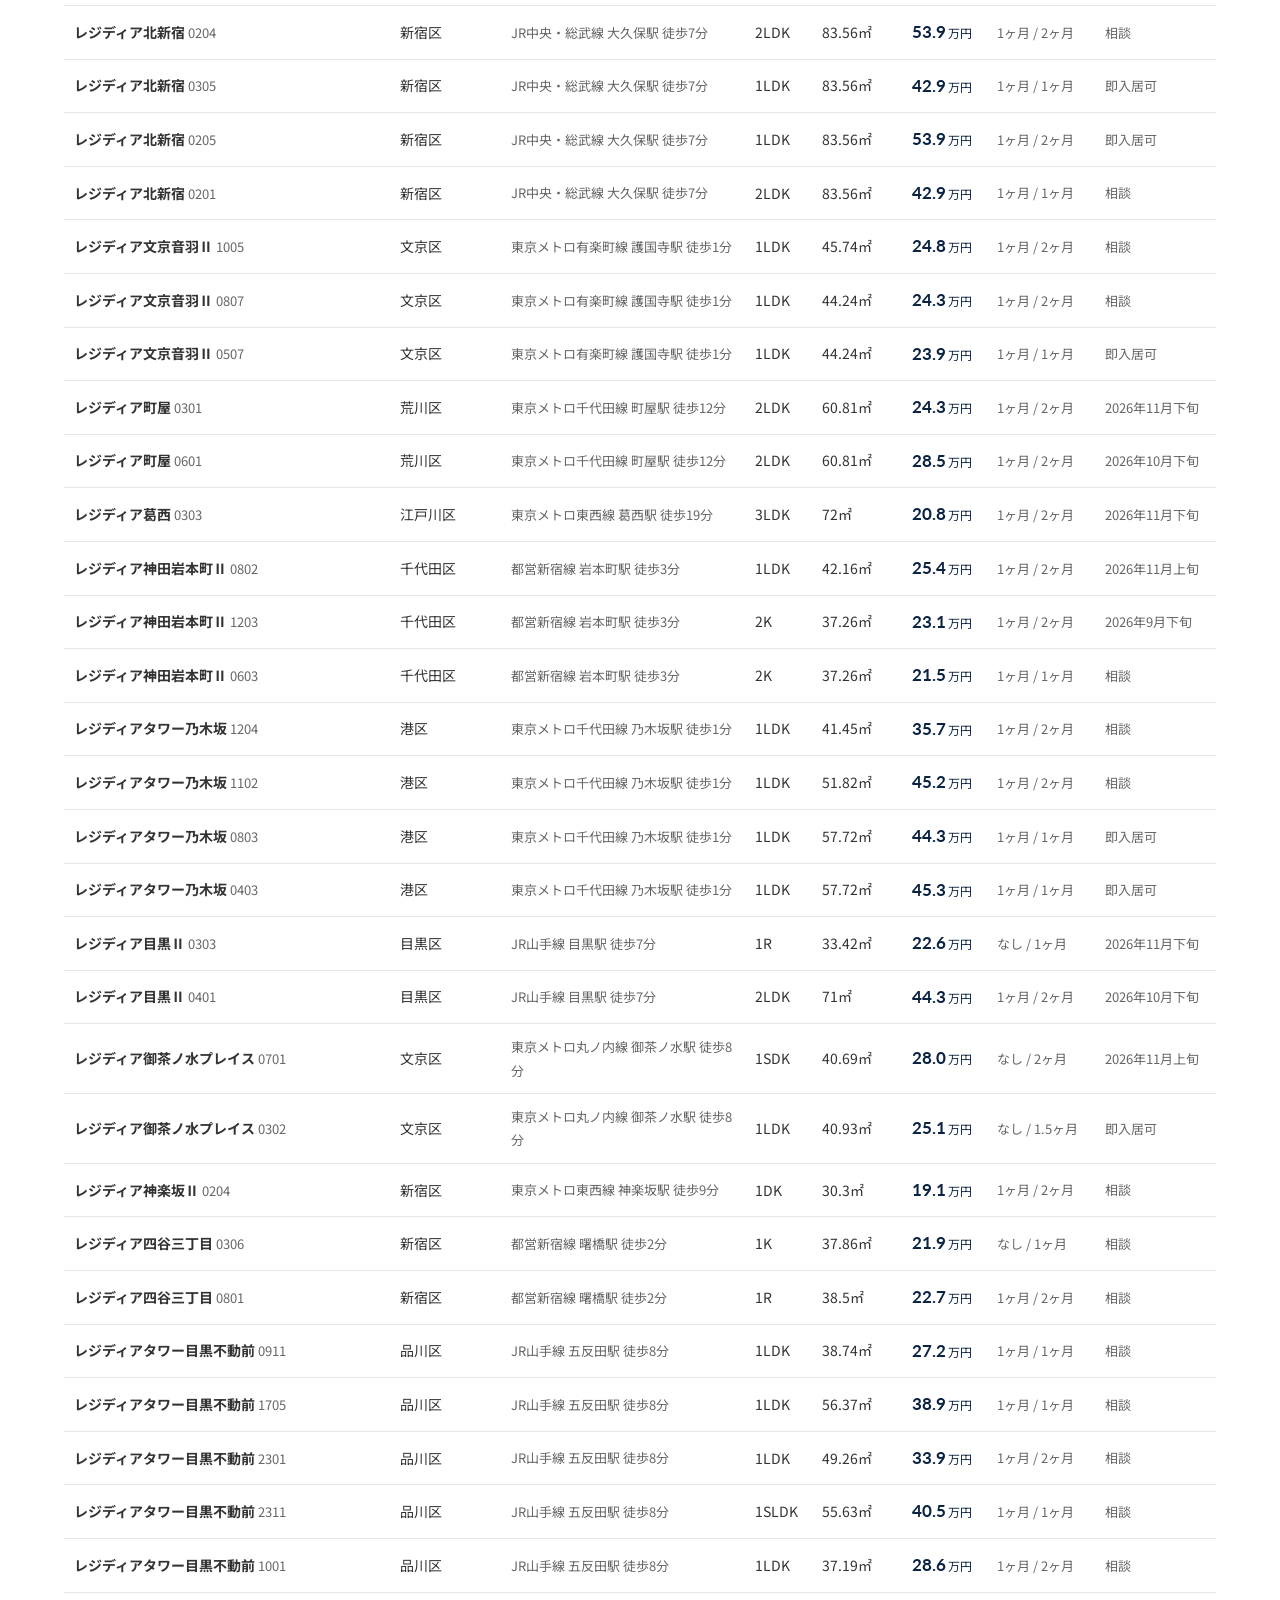
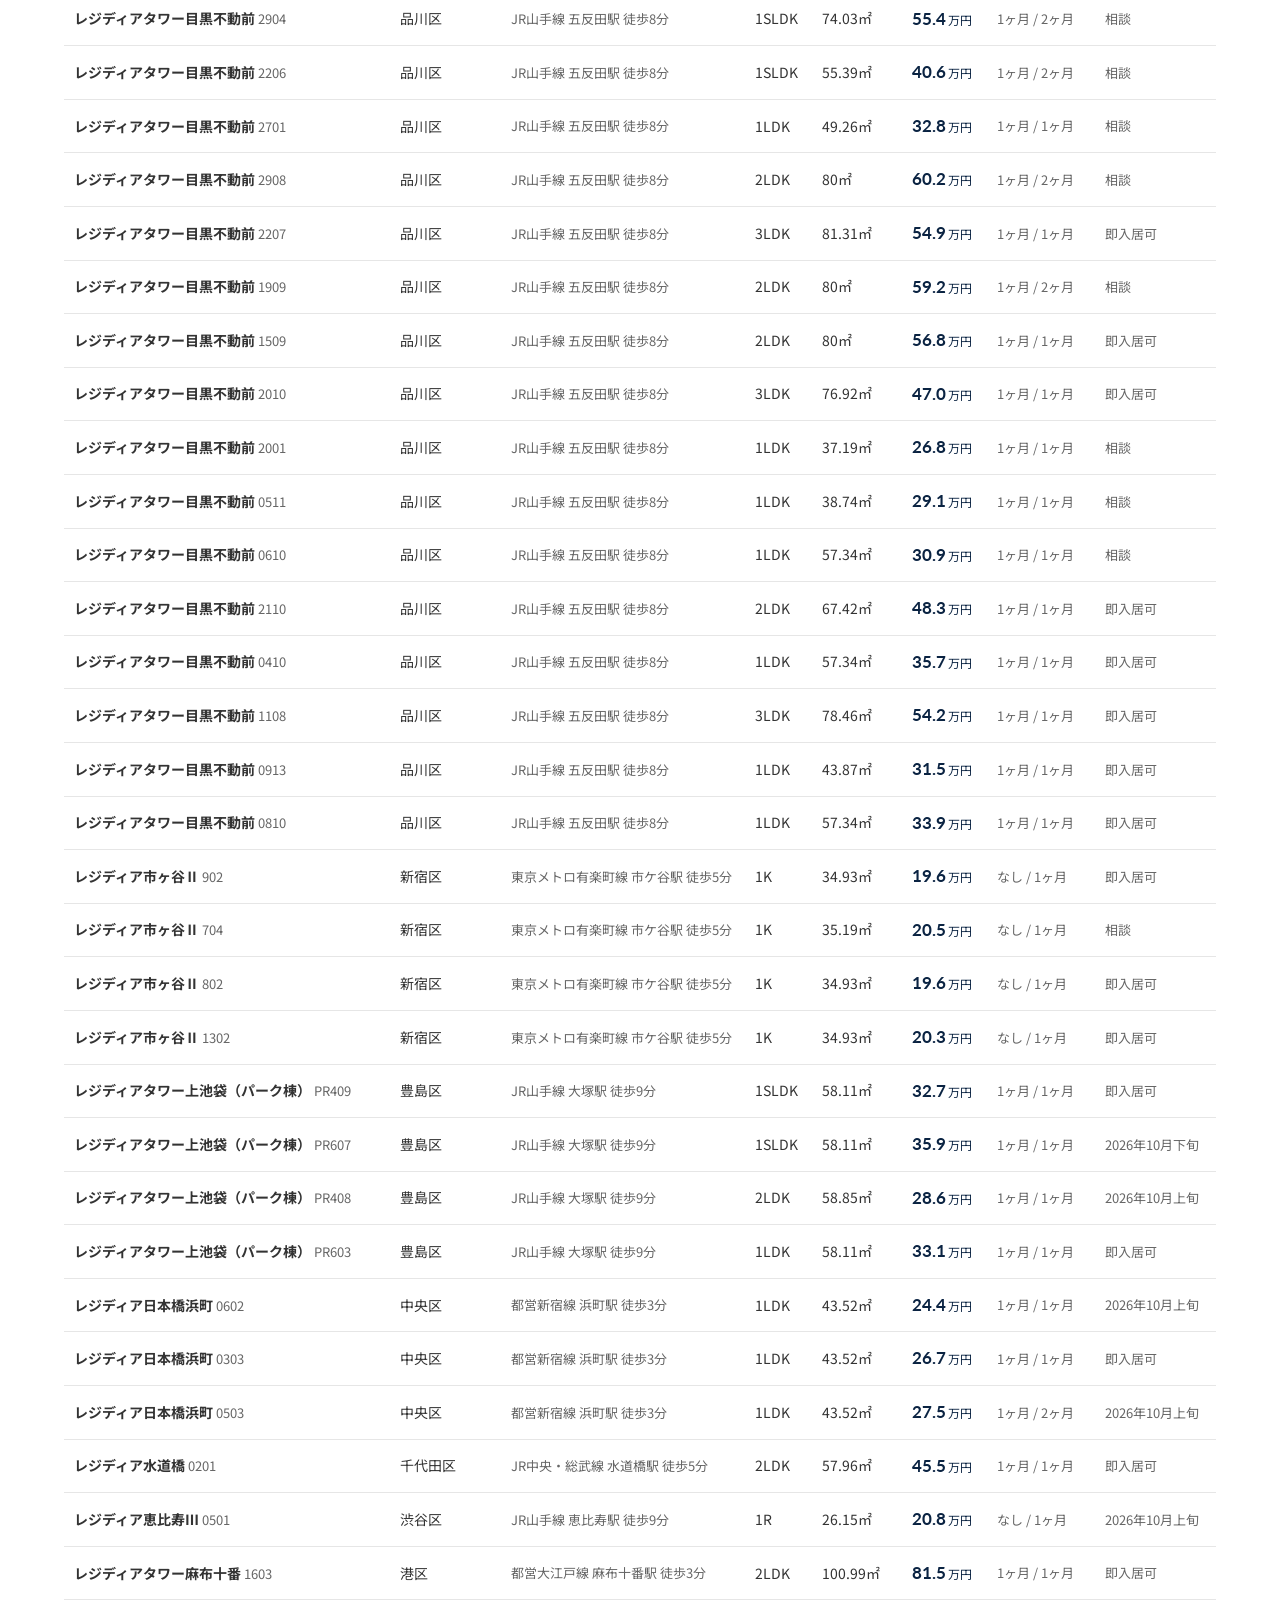
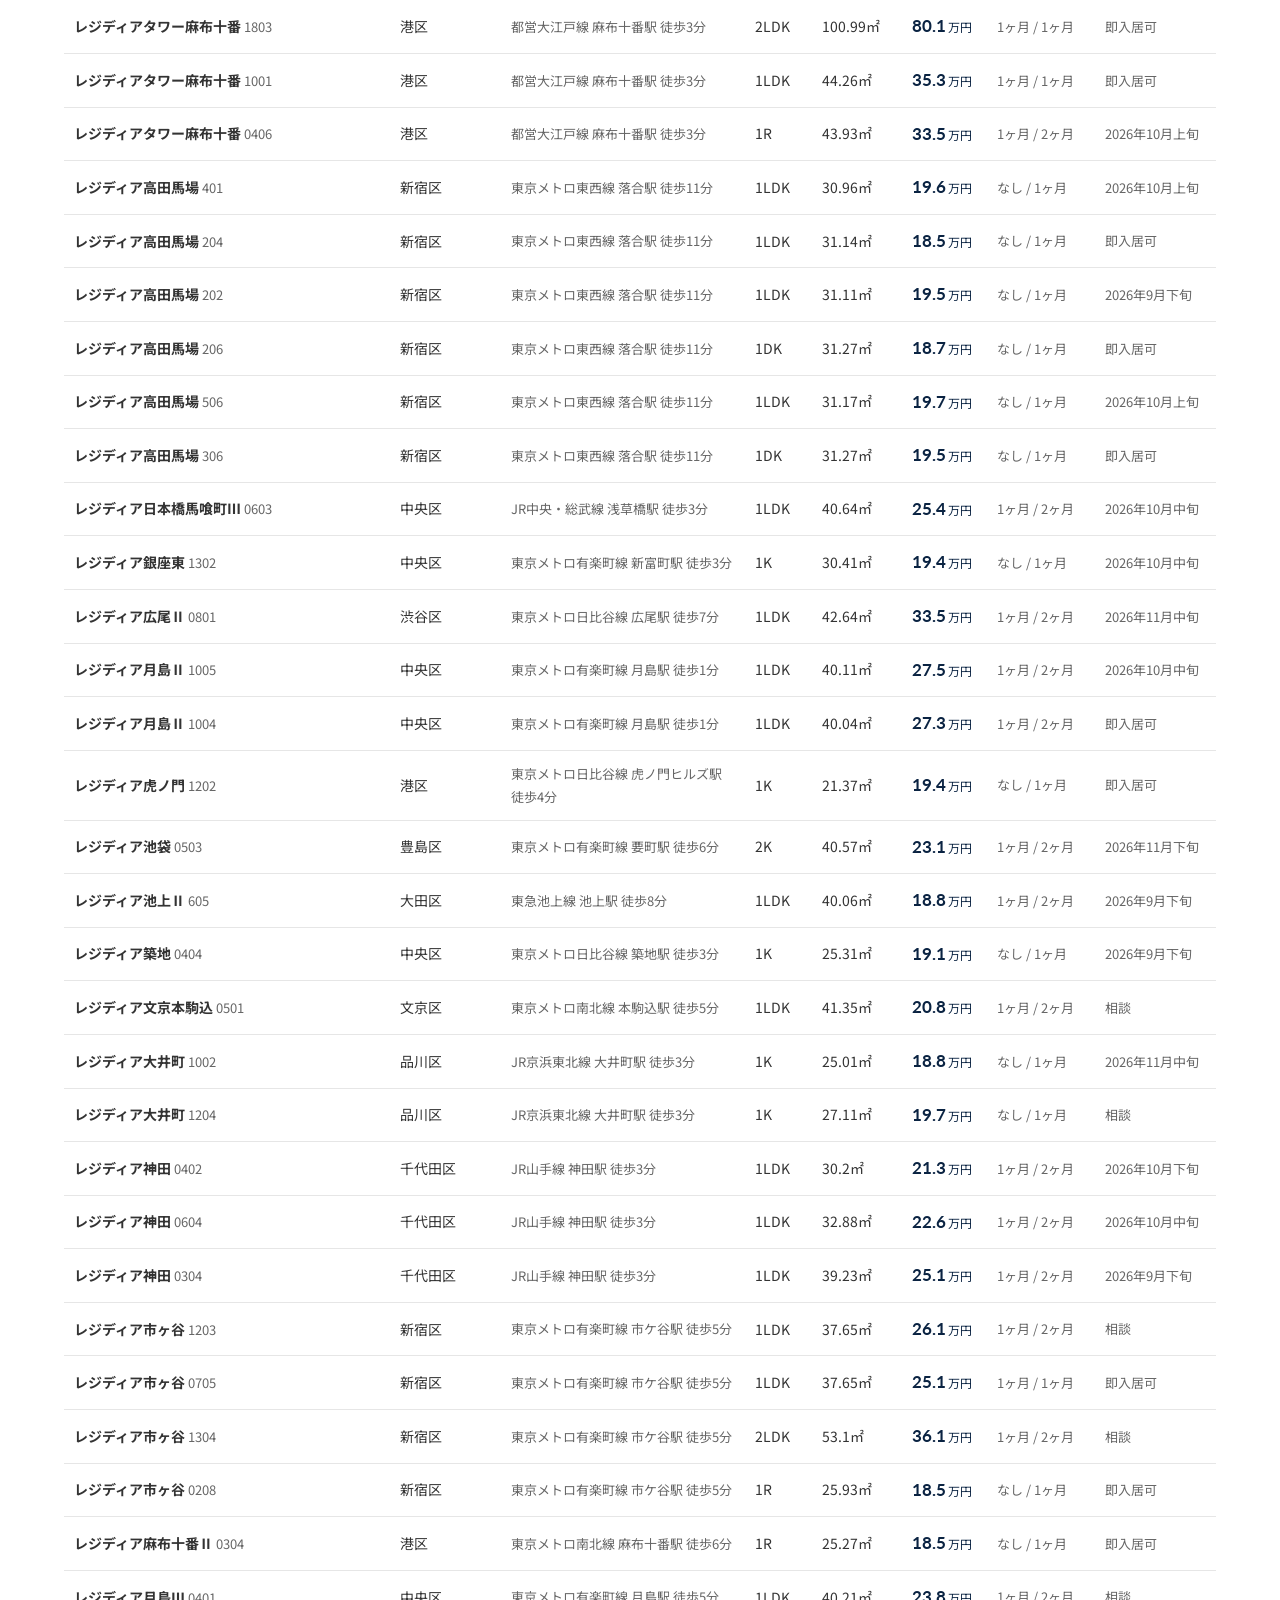
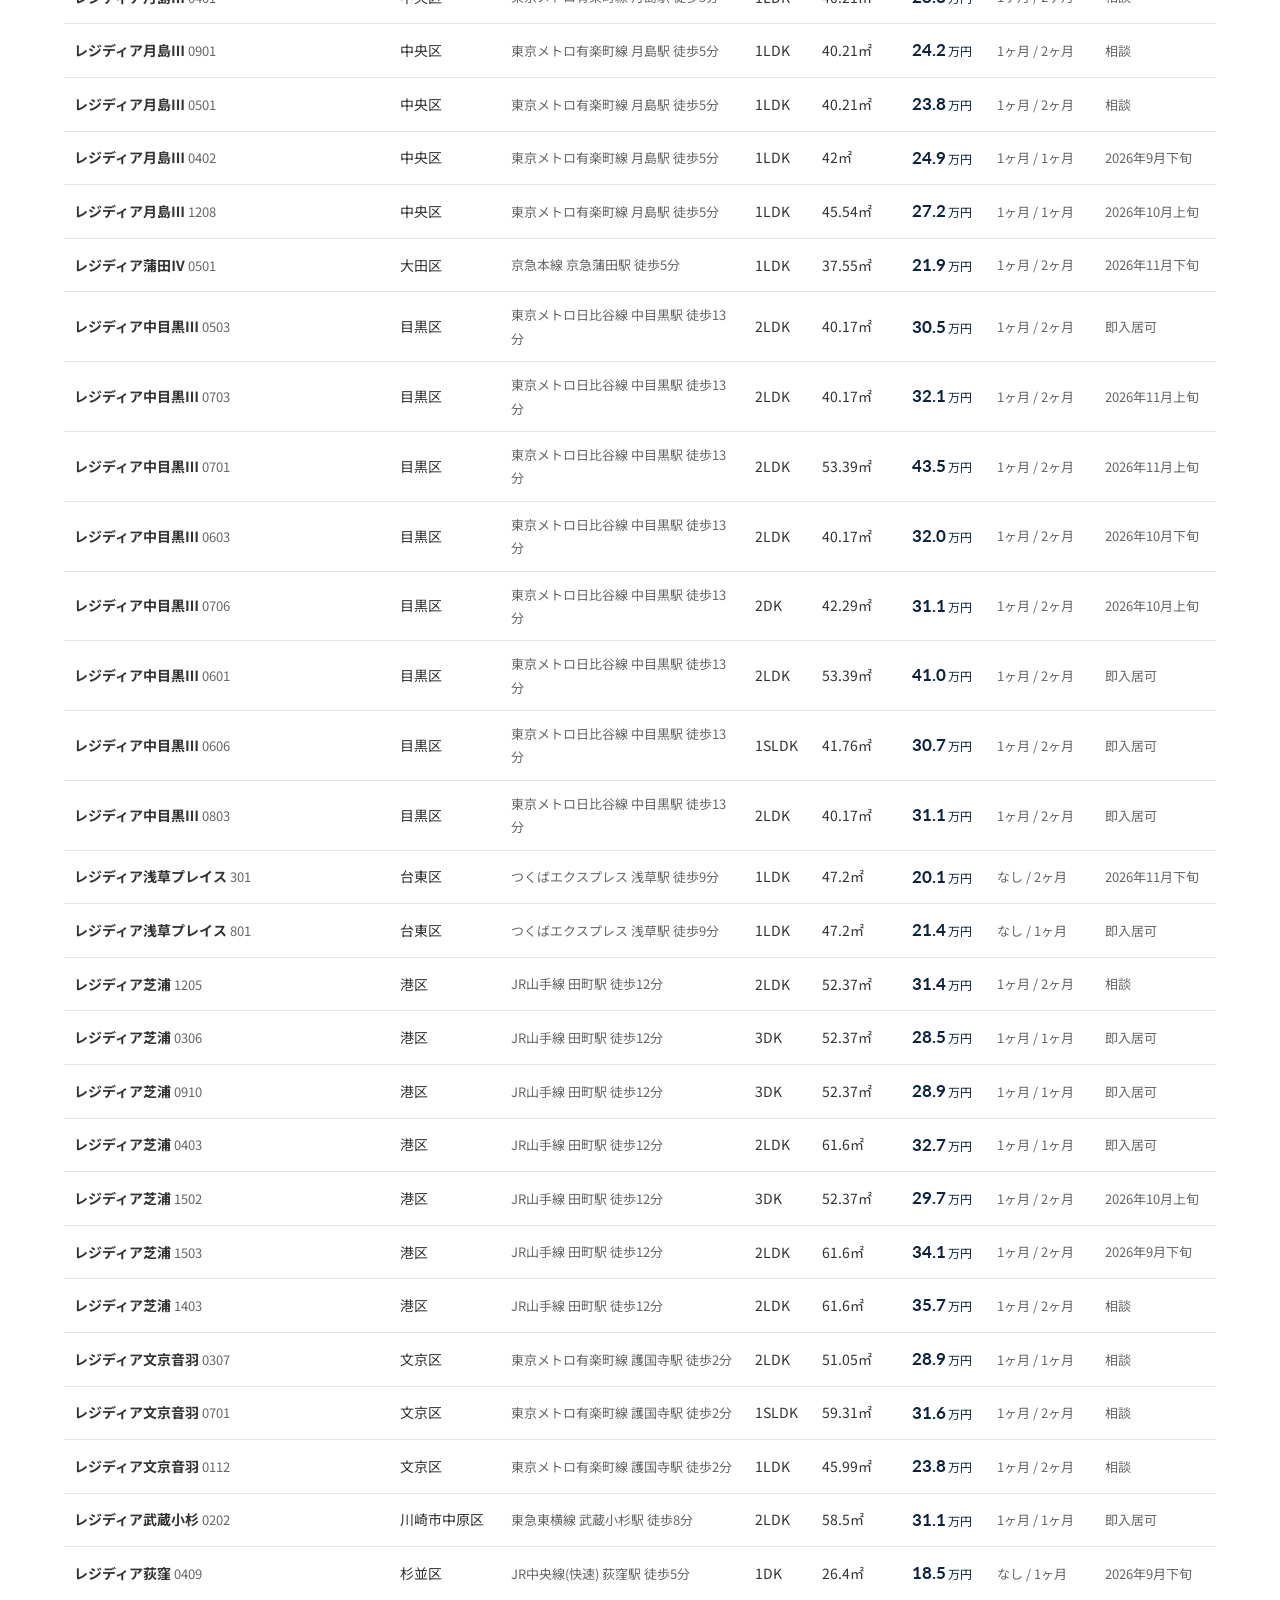
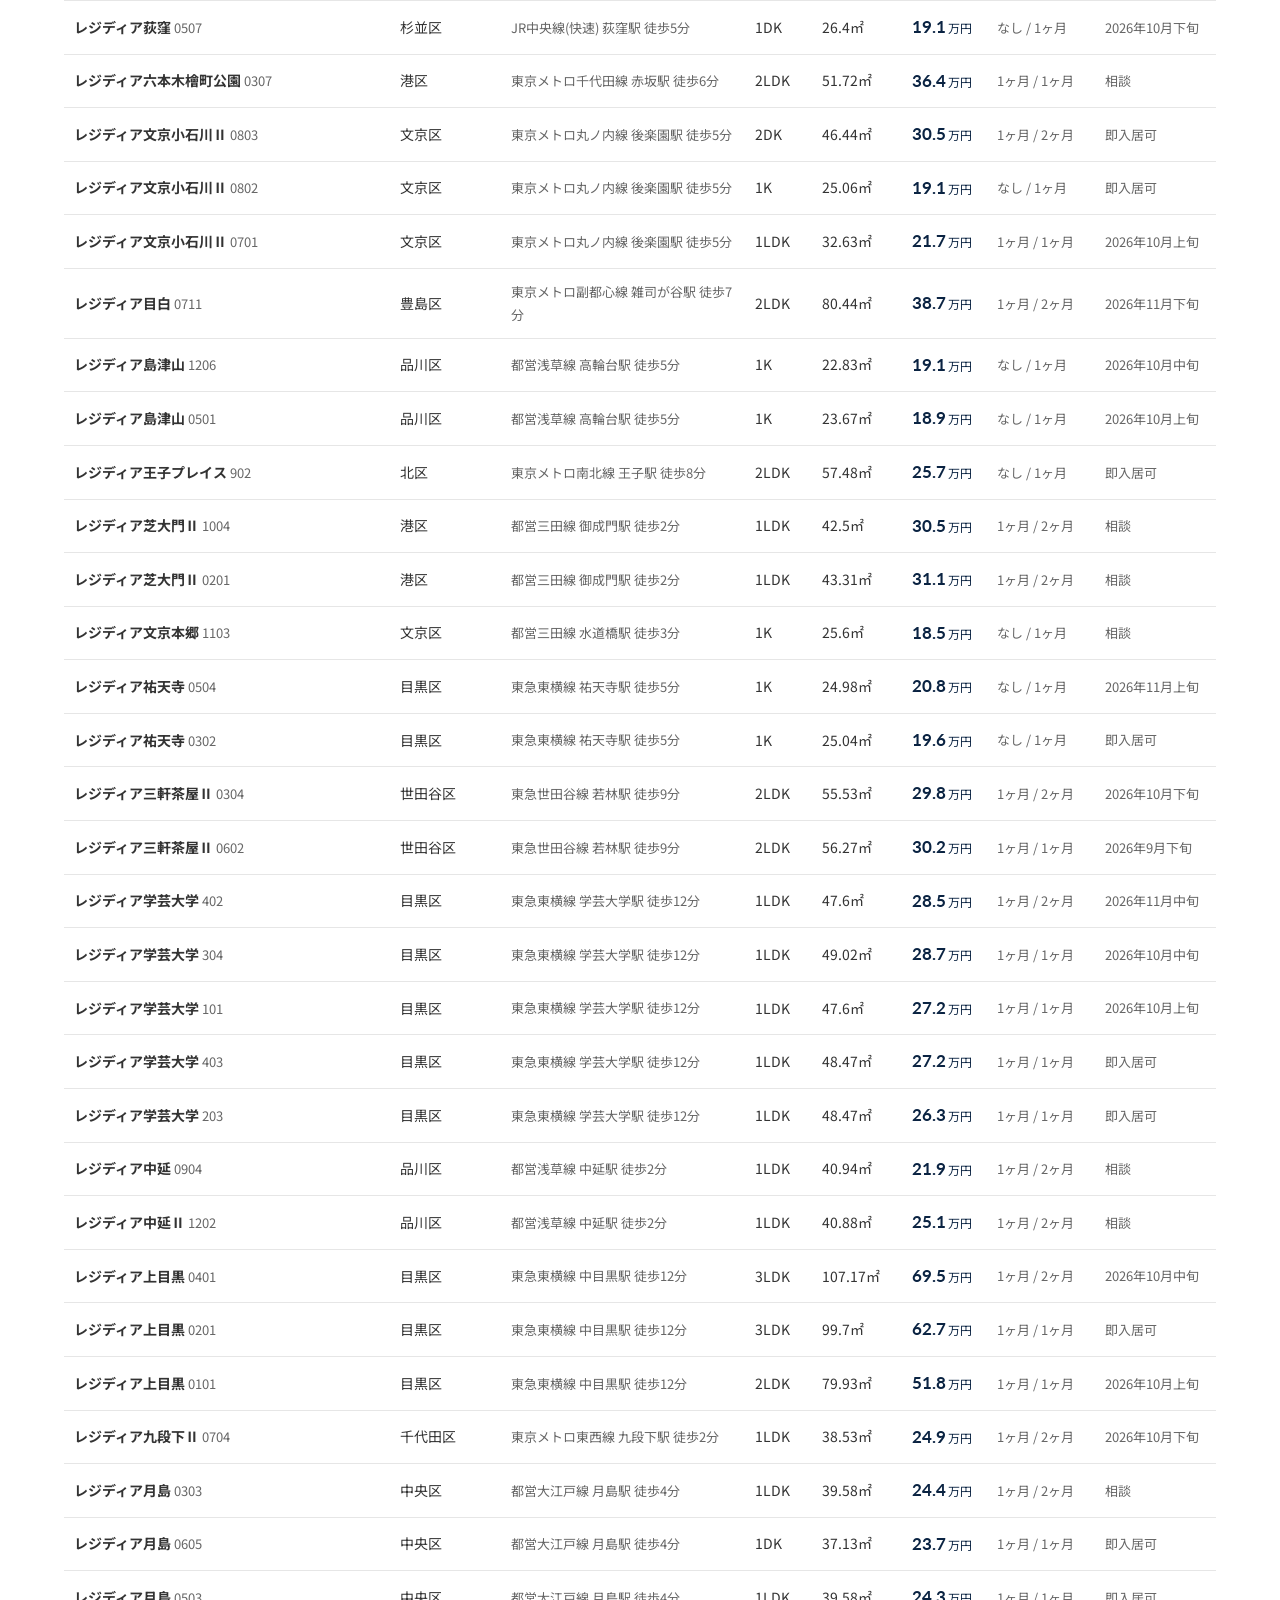
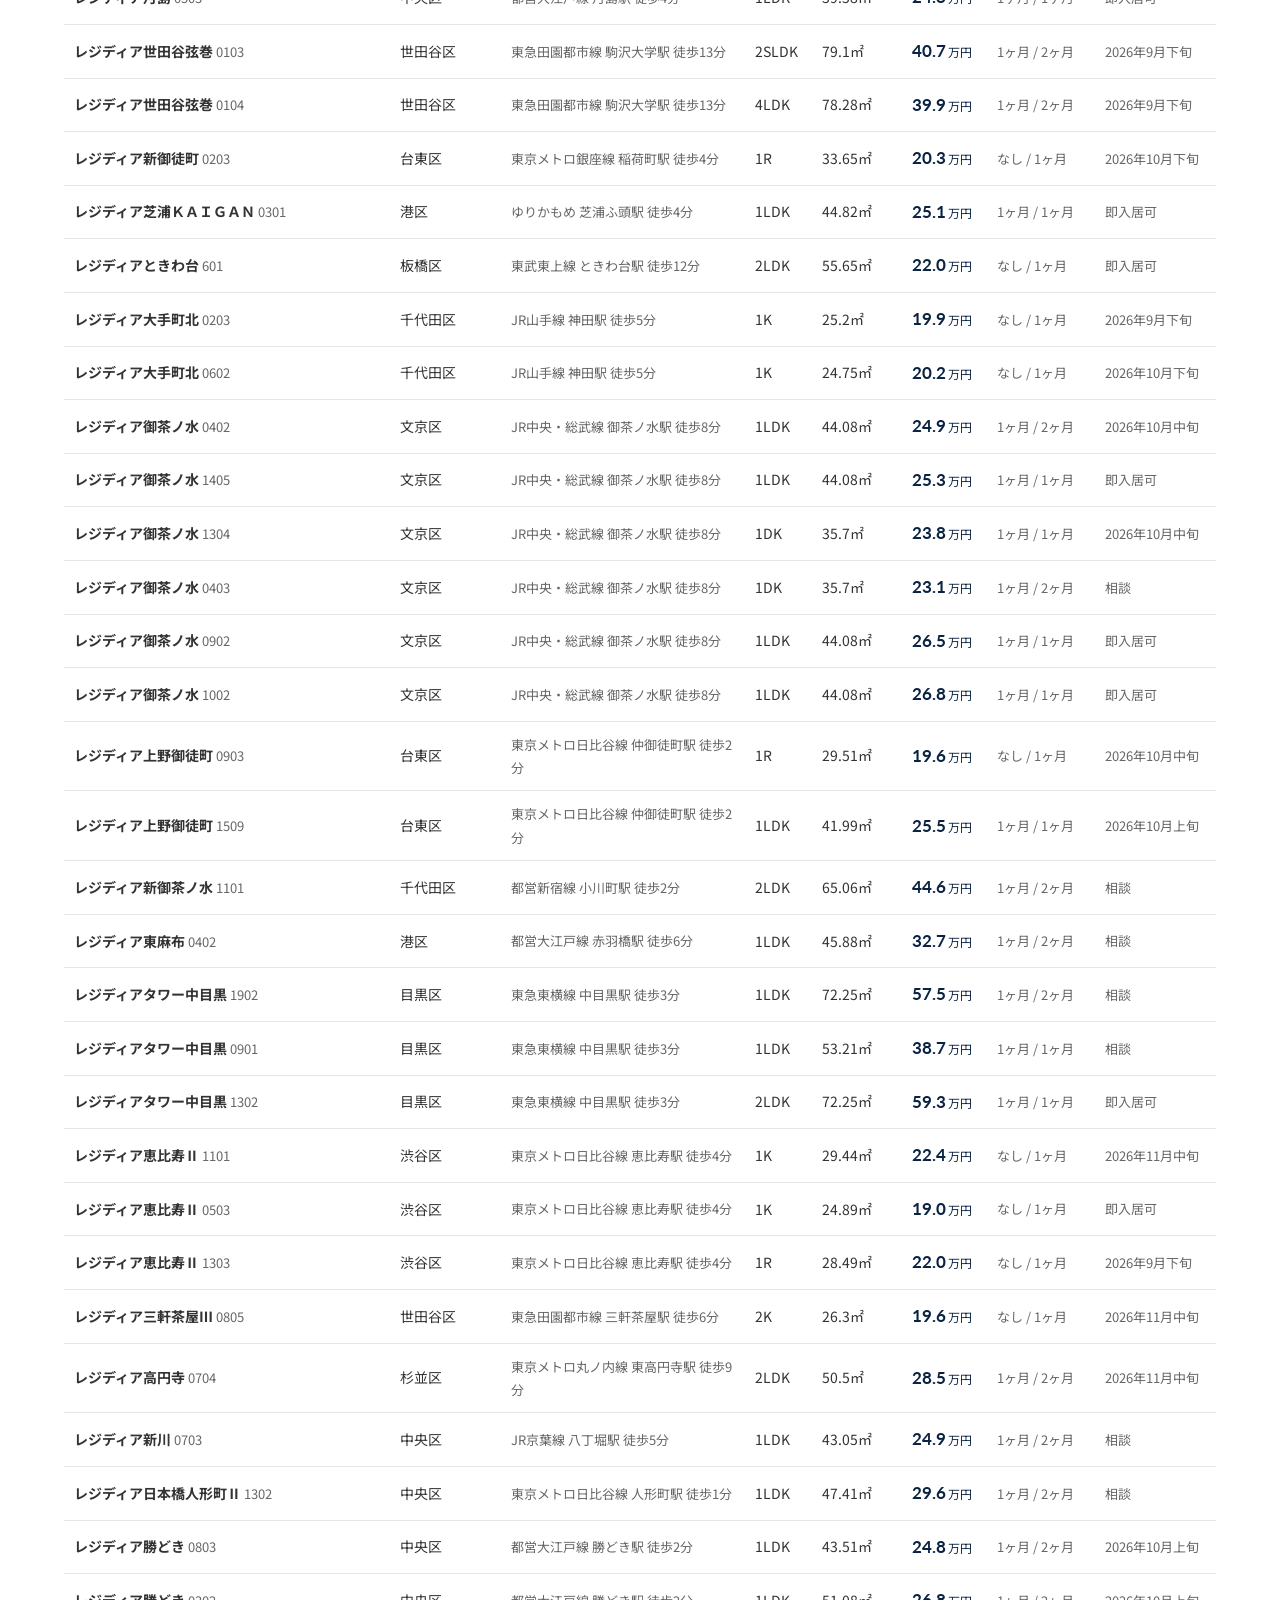
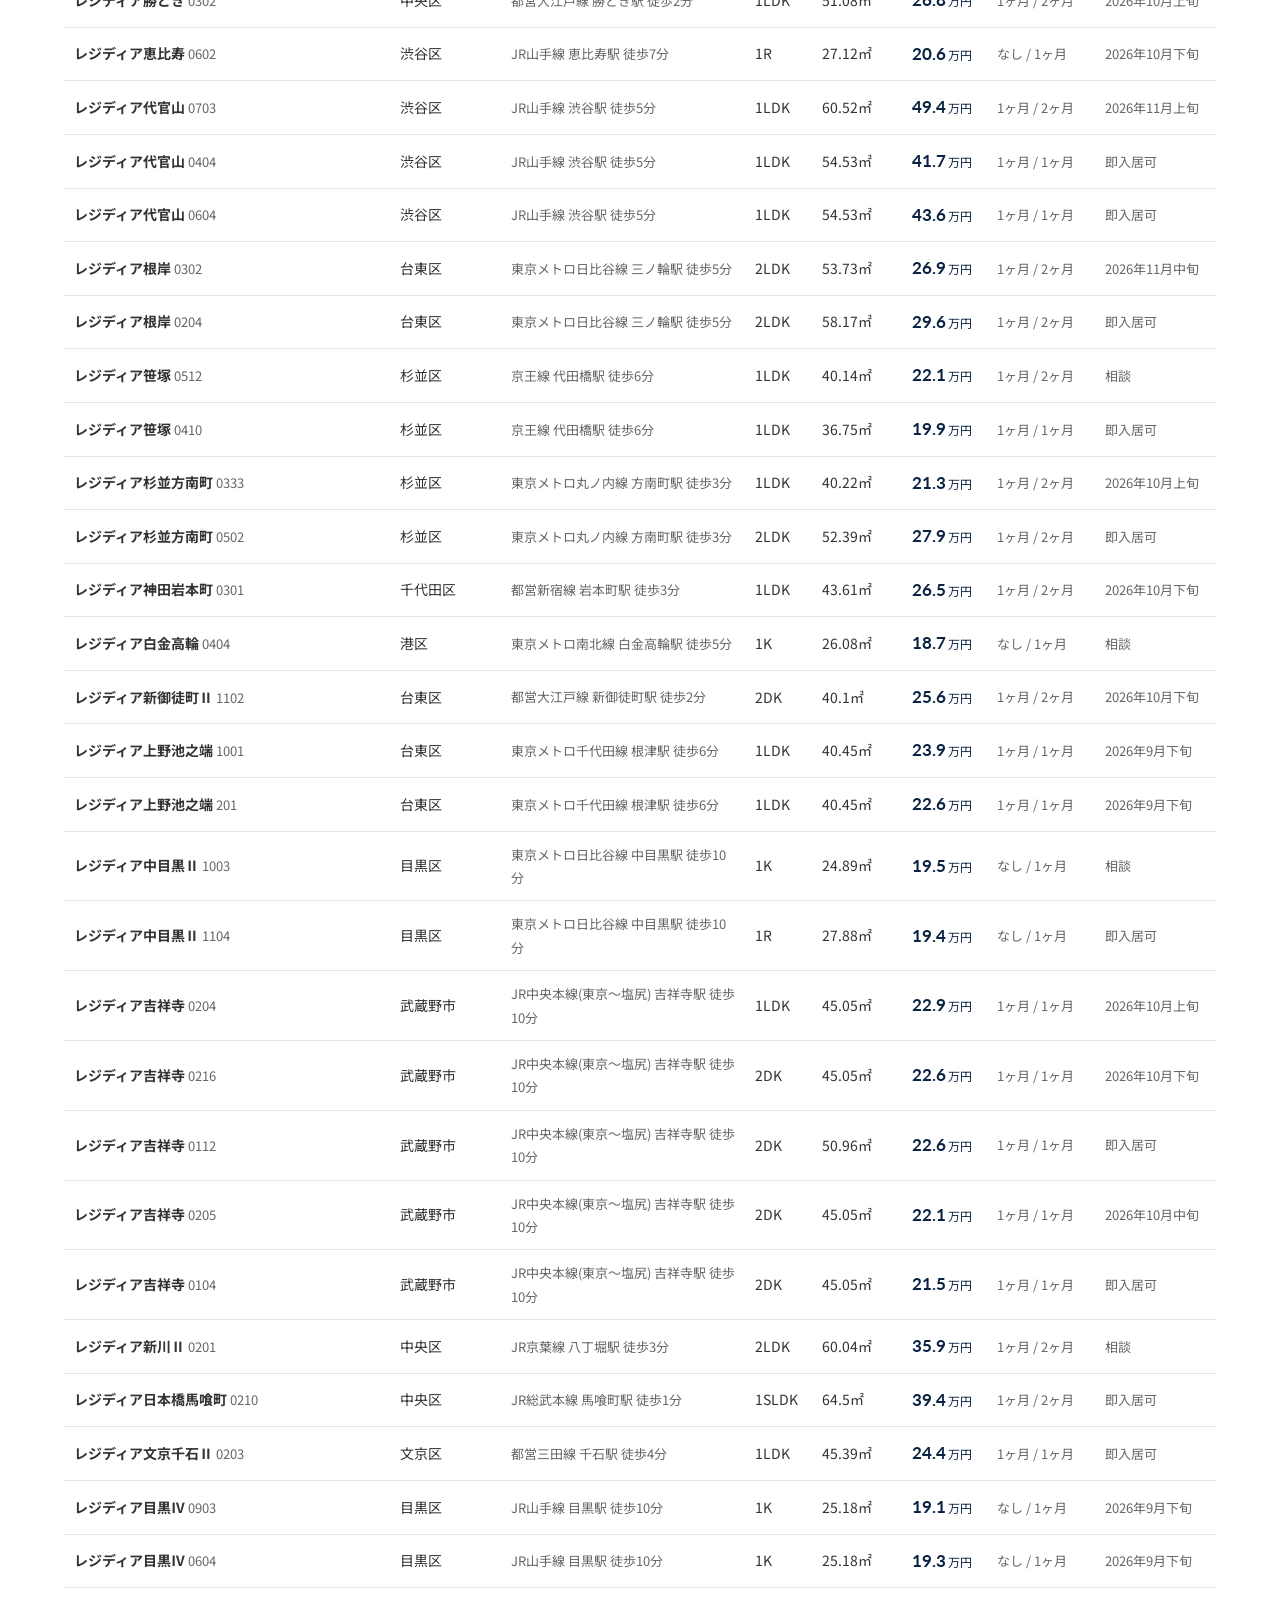
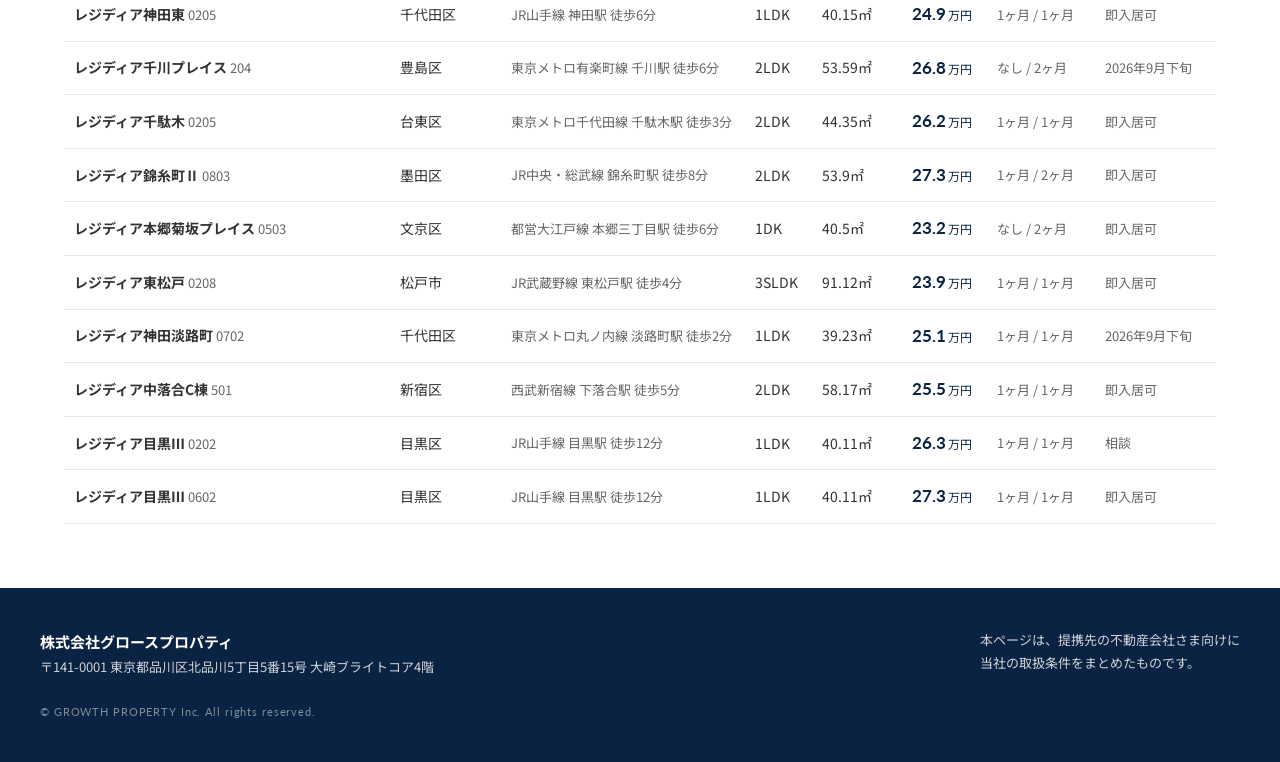
==== commit e03a4a6a: "物件情報ページ：表の1行目が見出しの上にはみ出す表示崩れを修正 横スクロール用のラッパー（overflow-x）の中でthead のstickyが ずれていたため、ラッパーは960px以下でのみ有効に" ====
--- a/bukken/index.html
+++ b/bukken/index.html
@@ -6,7 +6,7 @@
   <link rel="preconnect" href="https://fonts.googleapis.com">
   <link rel="preconnect" href="https://fonts.gstatic.com" crossorigin>
   <link href="https://fonts.googleapis.com/css2?family=Lato:wght@400;700&family=Noto+Sans+JP:wght@400;500;700&display=swap" rel="stylesheet">
-  <link rel="stylesheet" href="assets/style.css?v=20260920121722">
+  <link rel="stylesheet" href="assets/style.css?v=20260920122459">
   <meta name="robots" content="noindex, nofollow">
   <title>物件情報｜株式会社グロースプロパティ</title>
   <meta name="description" content="株式会社グロースプロパティが転貸人となってご紹介する、見守りサービス付き賃貸住宅の一覧です。">
--- a/bukken/assets/style.css
+++ b/bukken/assets/style.css
@@ -26,7 +26,7 @@
 /* header */
 .site-header {
   position: sticky; top: 0; z-index: 20;
-  background: rgba(255,255,255,.96);
+  background: #fff;
   border-bottom: 1px solid var(--line);
 }
 .site-header .inner {
@@ -83,7 +83,7 @@
 .lead-note li { list-style: disc; }
 .lead-note .lead-sub { font-size: 12px; opacity: .85; }
 .lead-note b { color: var(--text-strong); }
-.table-wrap { overflow-x: auto; margin-bottom: 64px; }
+.table-wrap { margin-bottom: 64px; }
 .list-table { width: 100%; border-collapse: collapse; font-size: 14px; white-space: nowrap; }
 .list-table th, .list-table td { padding: 11px 10px; text-align: left; border-bottom: 1px solid var(--line); }
 .list-table td.sub, .list-table td:first-child { white-space: normal; }
@@ -160,6 +160,8 @@
 .todo { background: #fff3a0; color: #333; padding: 0 4px; }
 
 @media (max-width: 960px) {
+  .table-wrap { overflow-x: auto; }
+  .list-table thead th { position: static; }
   .filters { grid-template-columns: repeat(3, 1fr); }
   .detail { grid-template-columns: 1fr; gap: 32px; }
 }
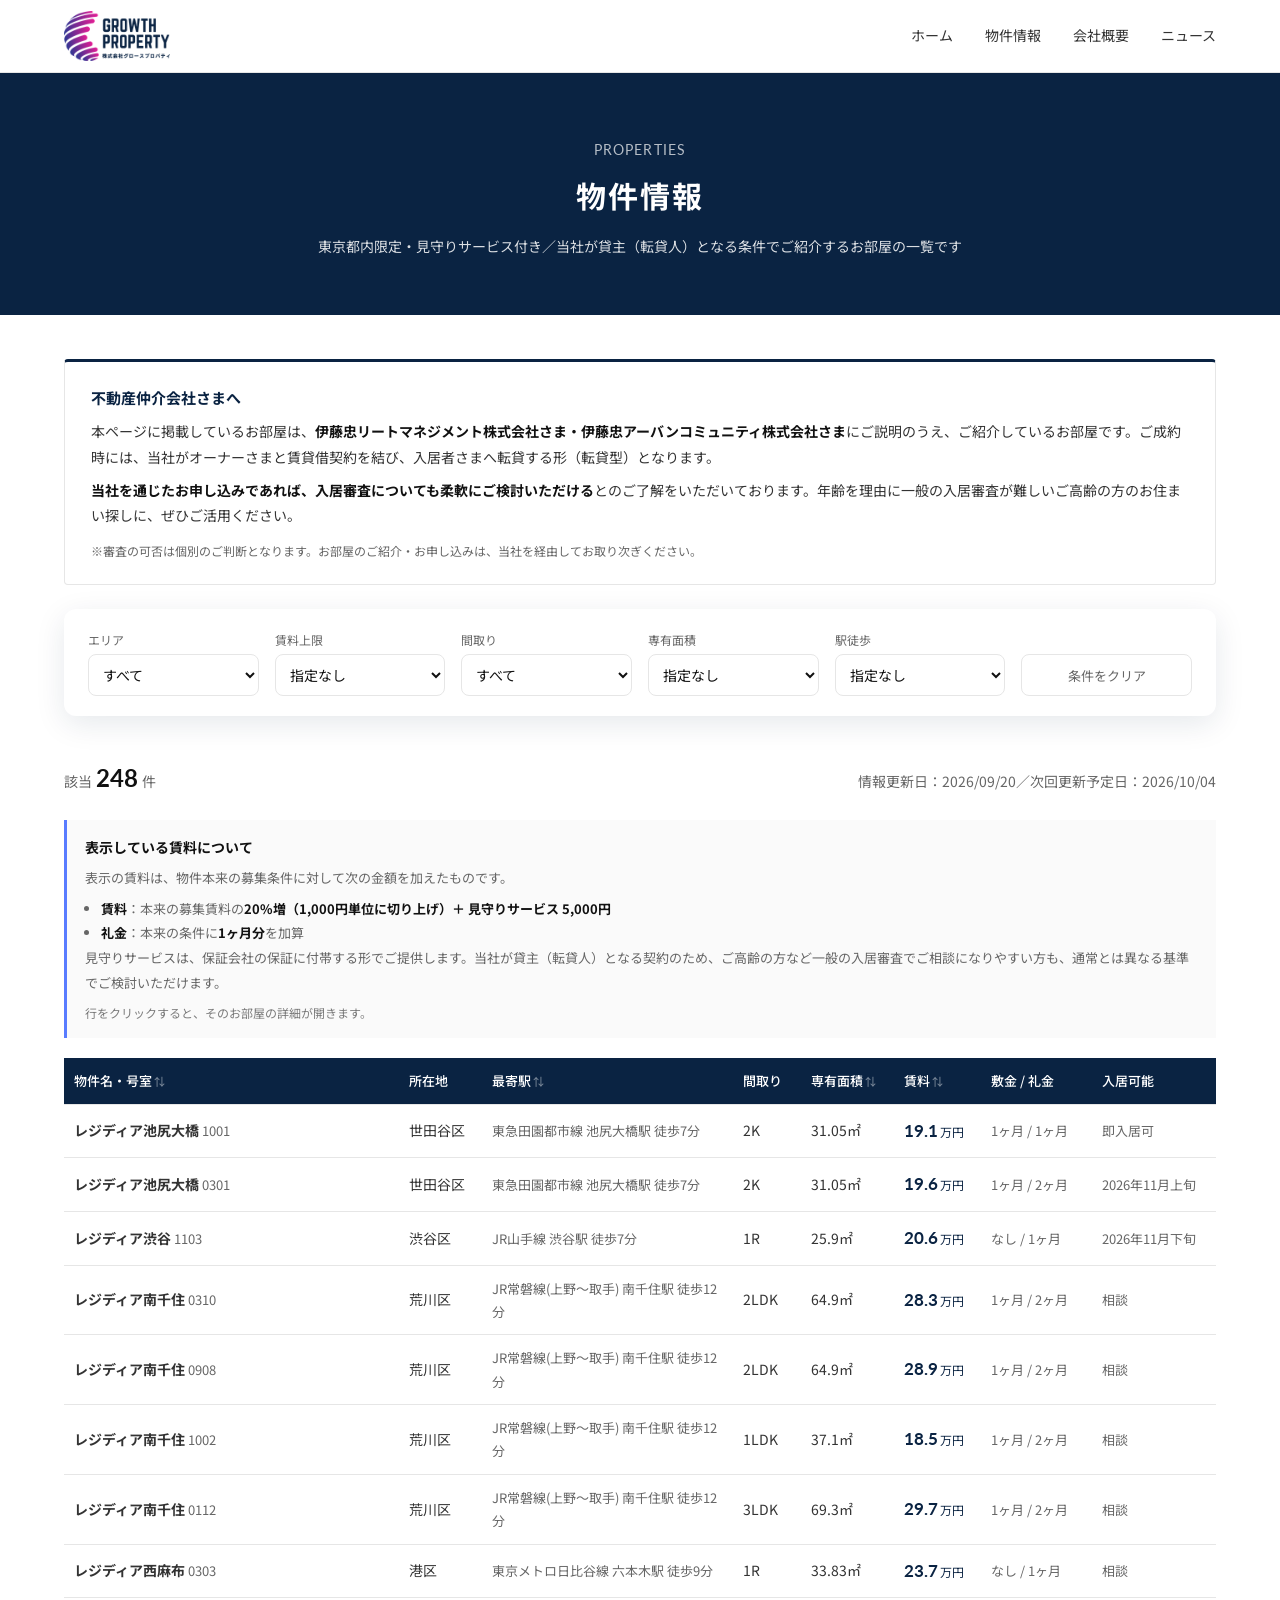
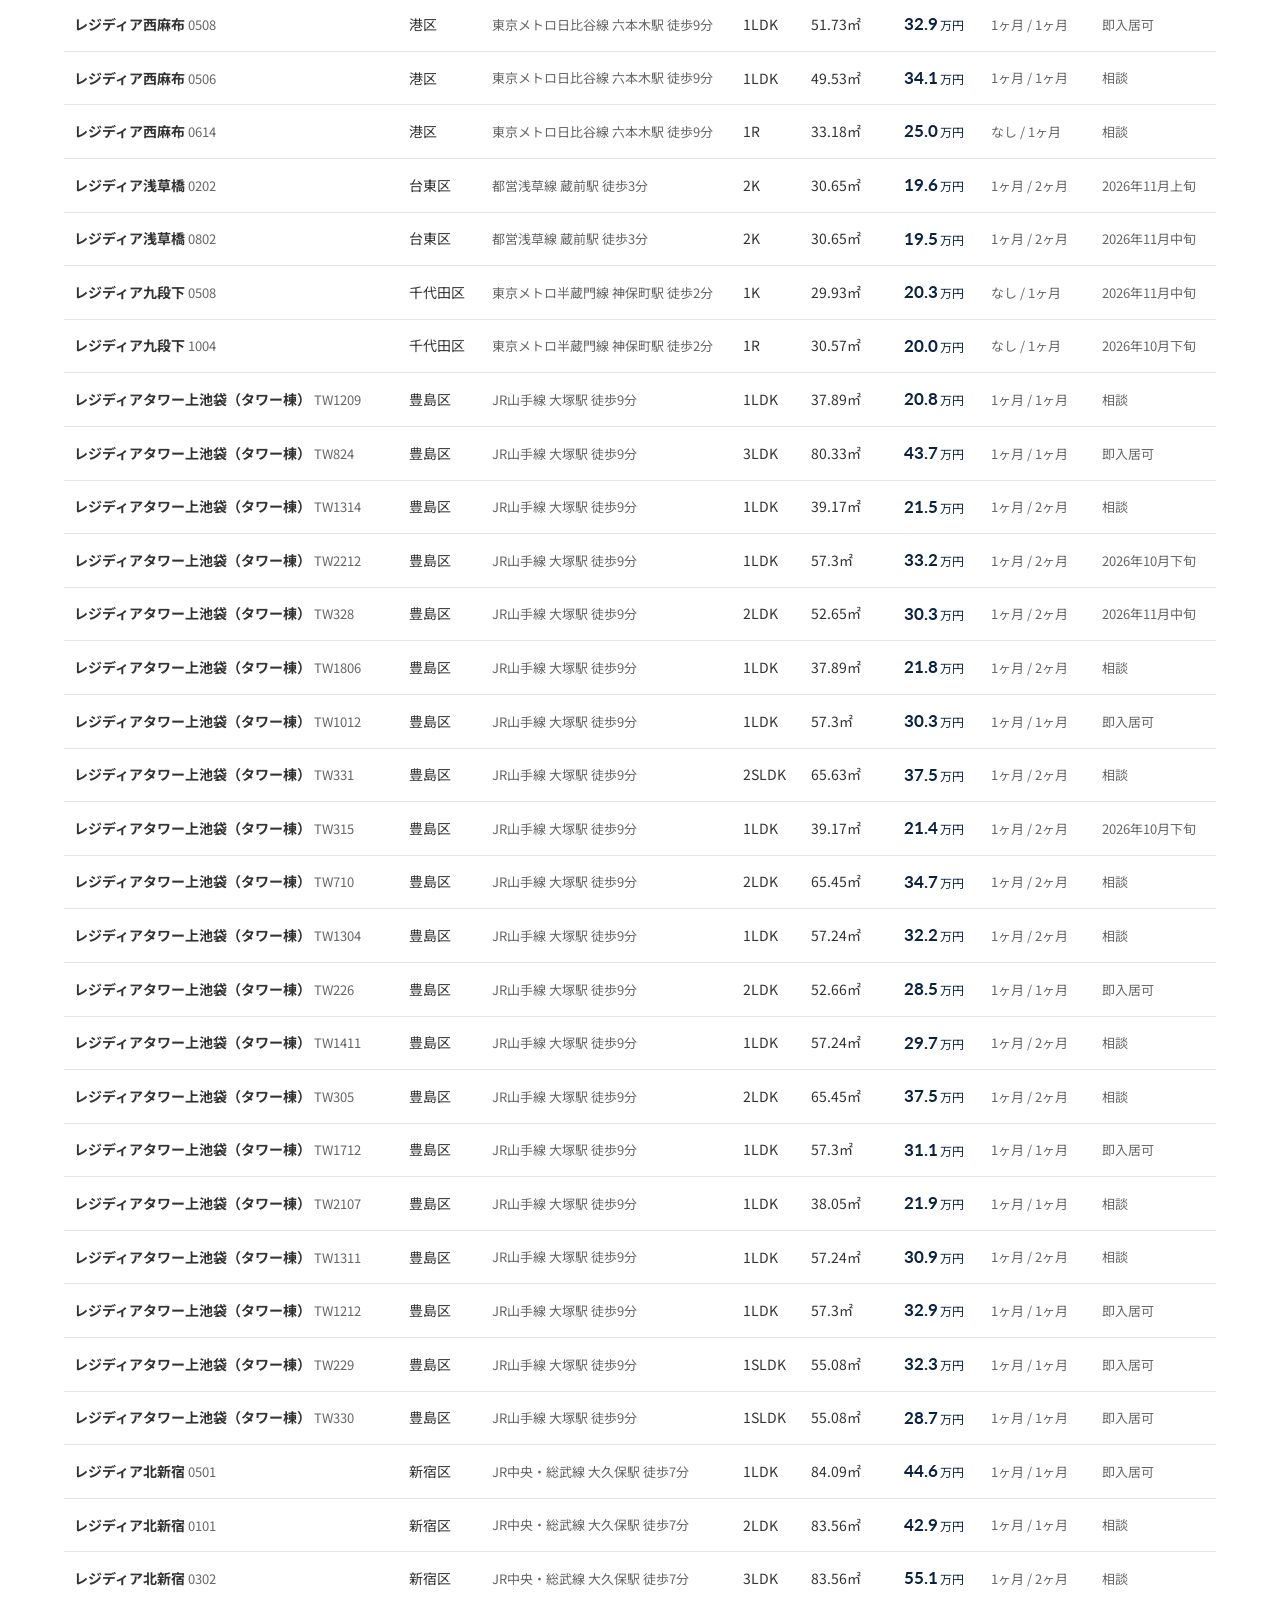
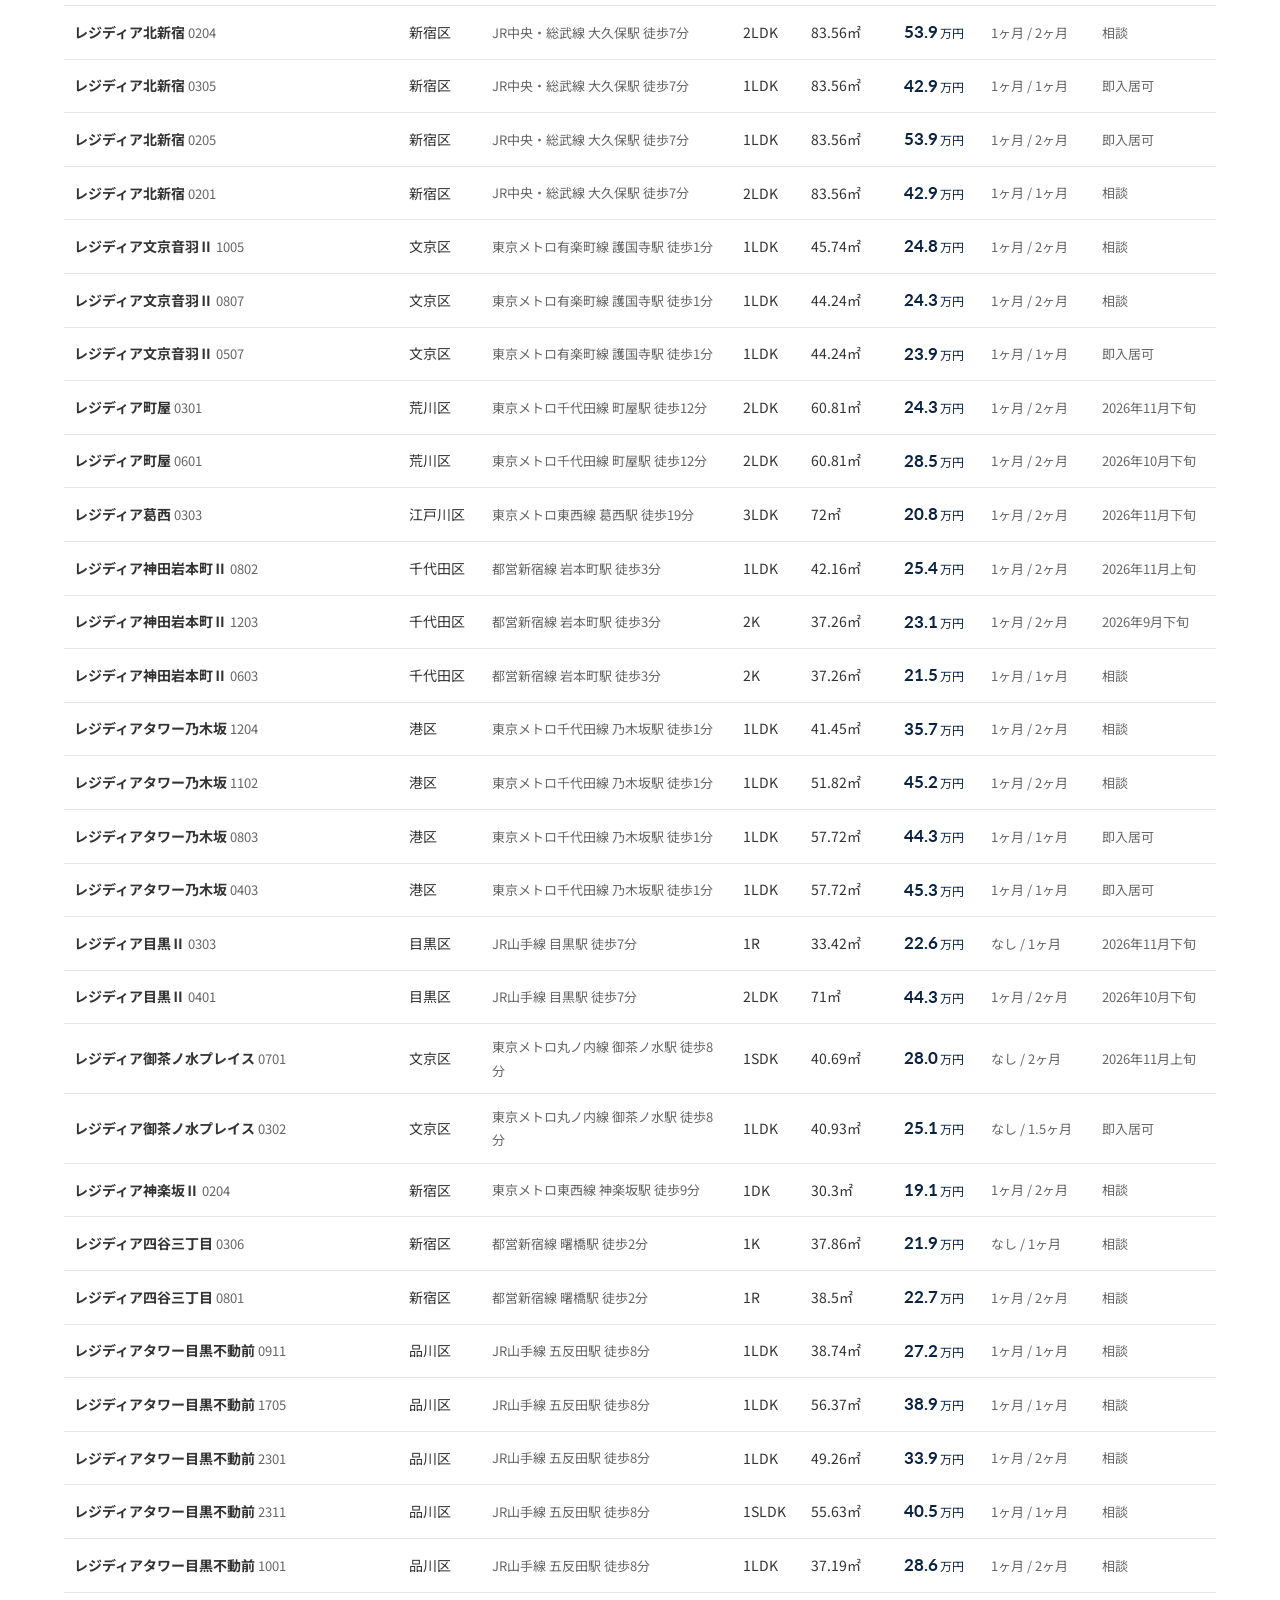
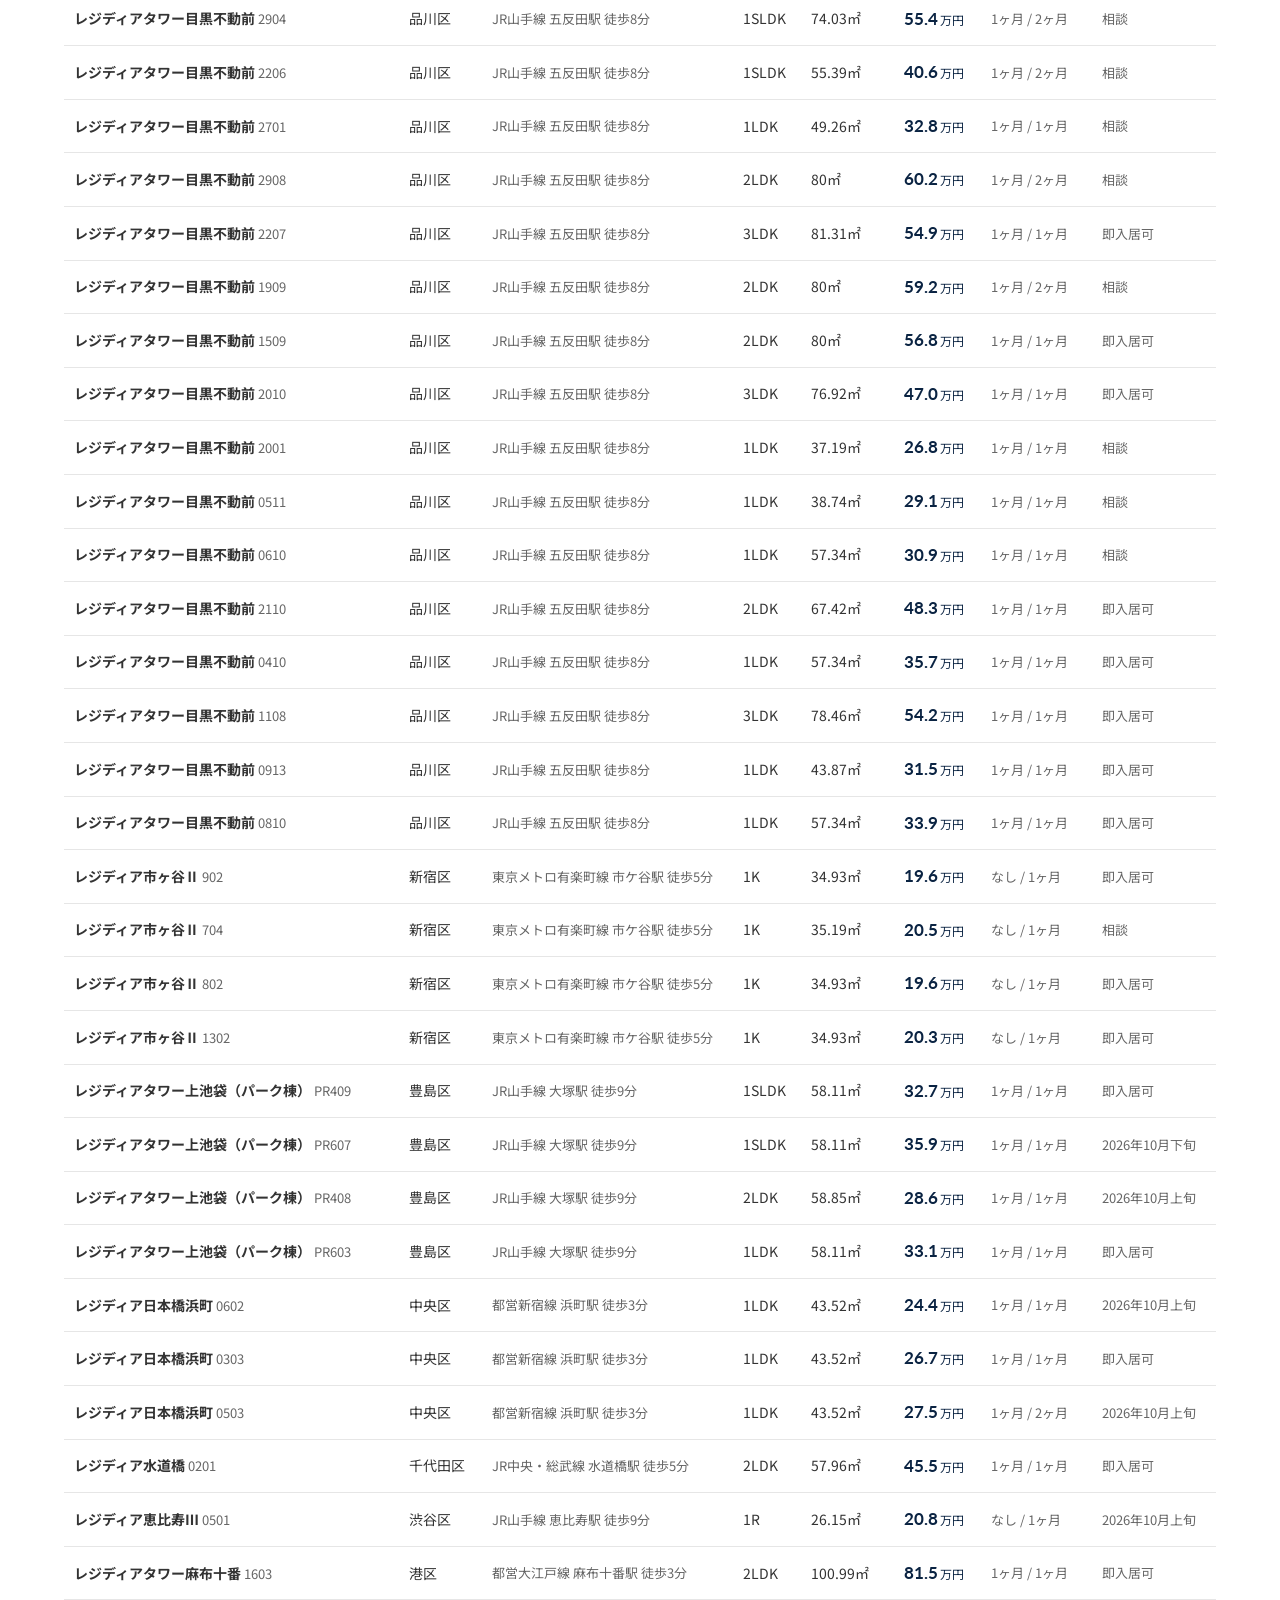
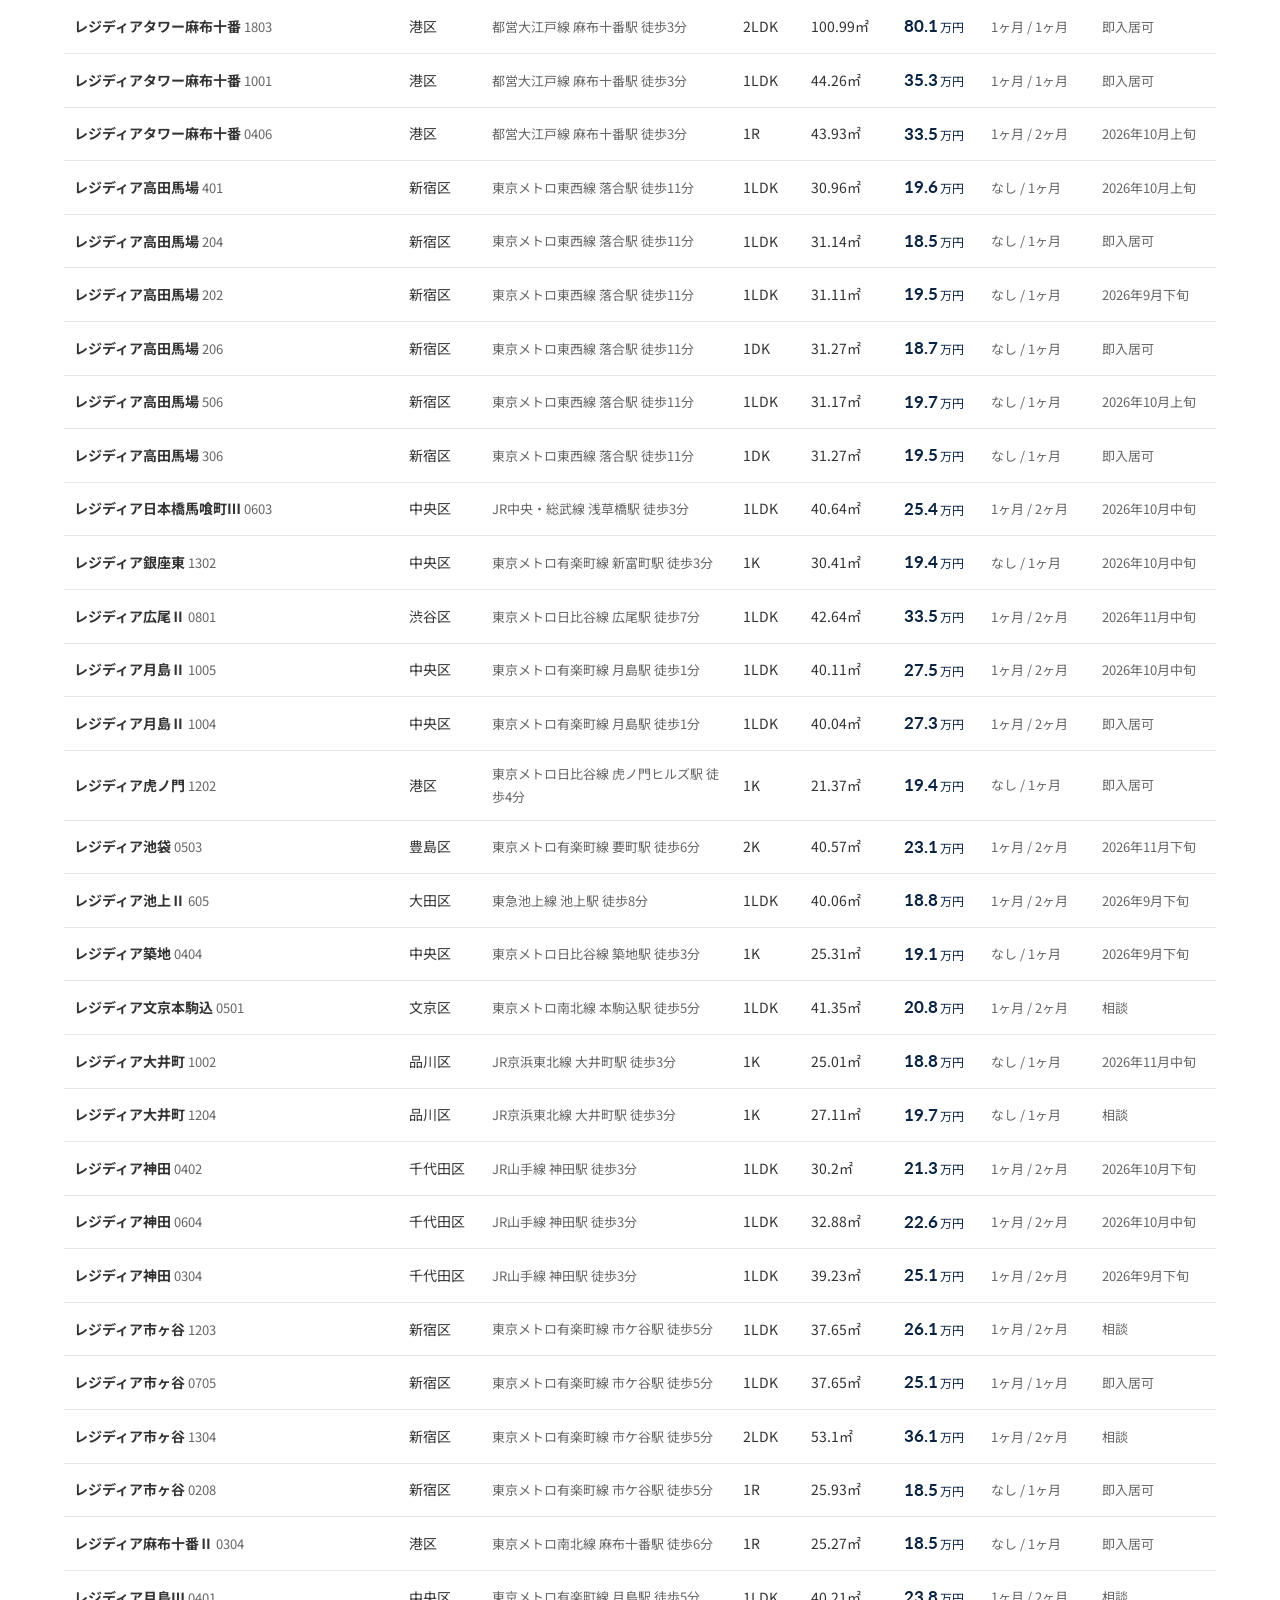
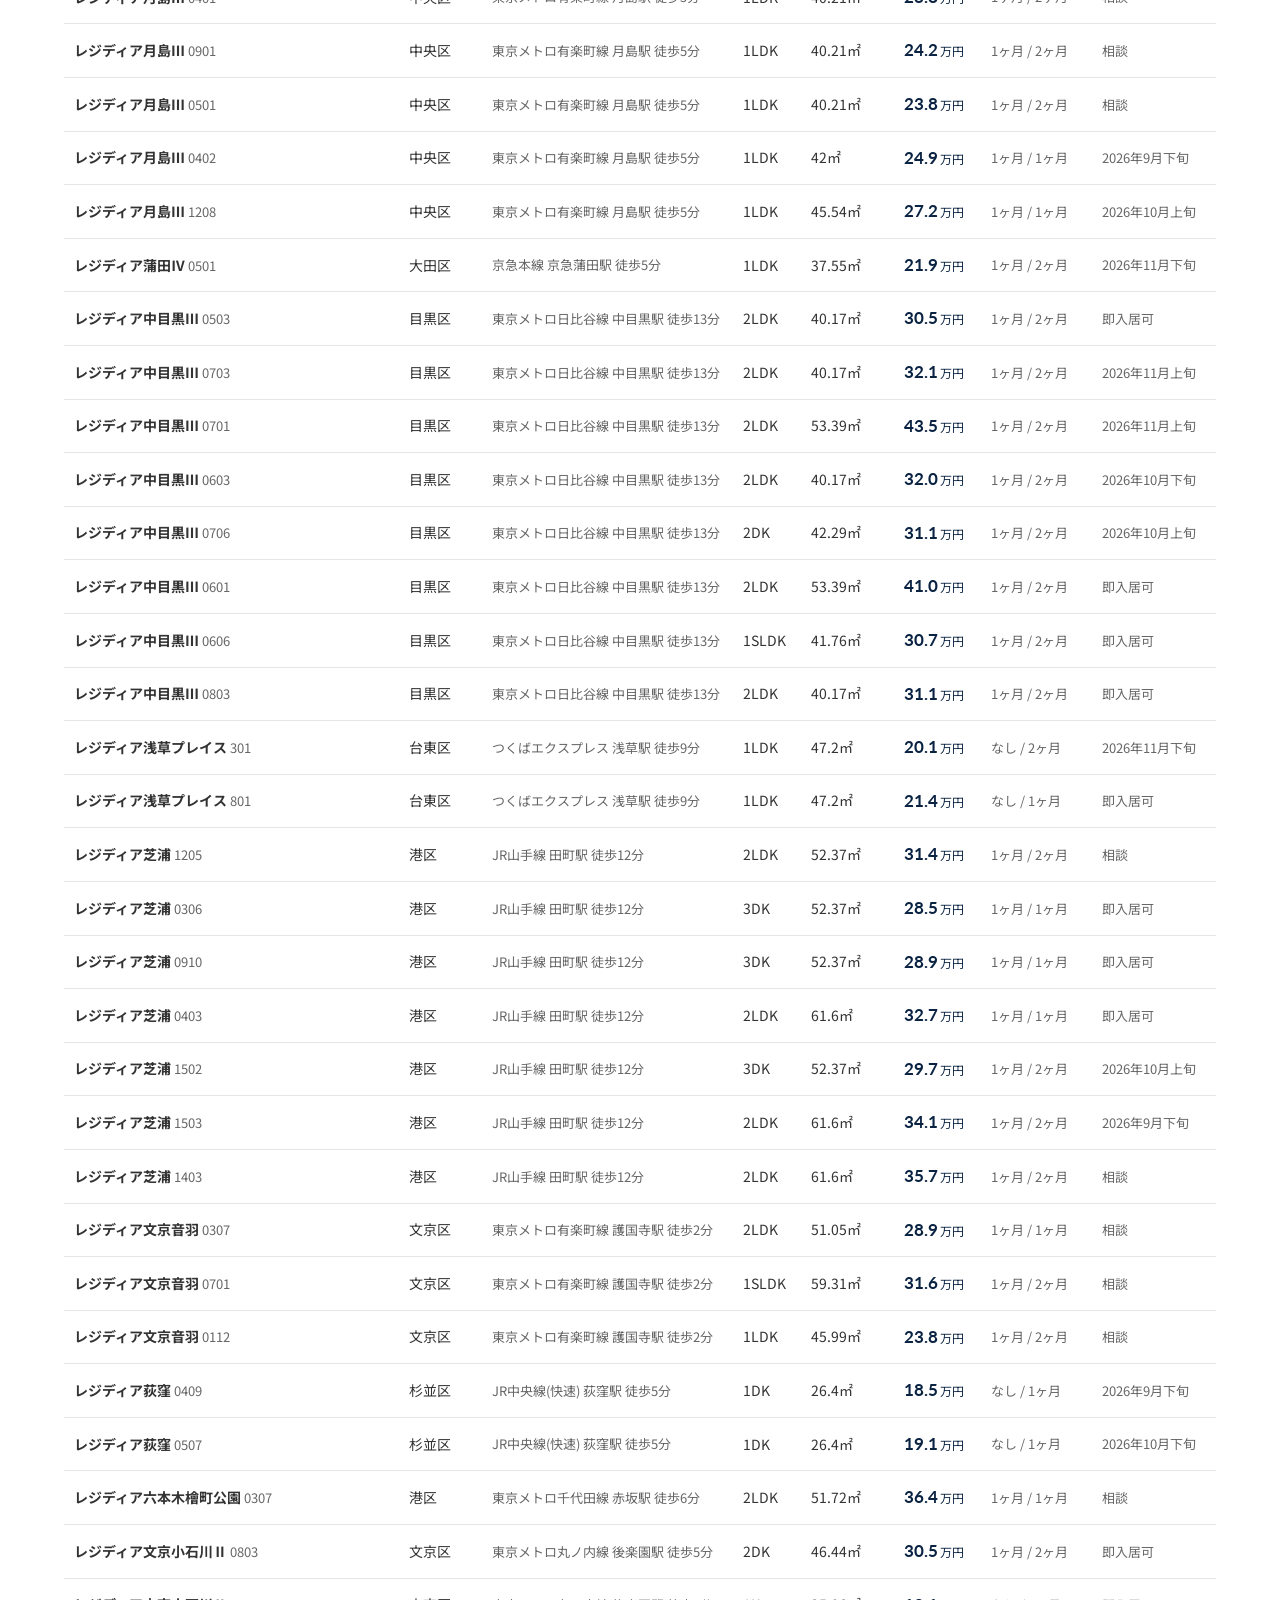
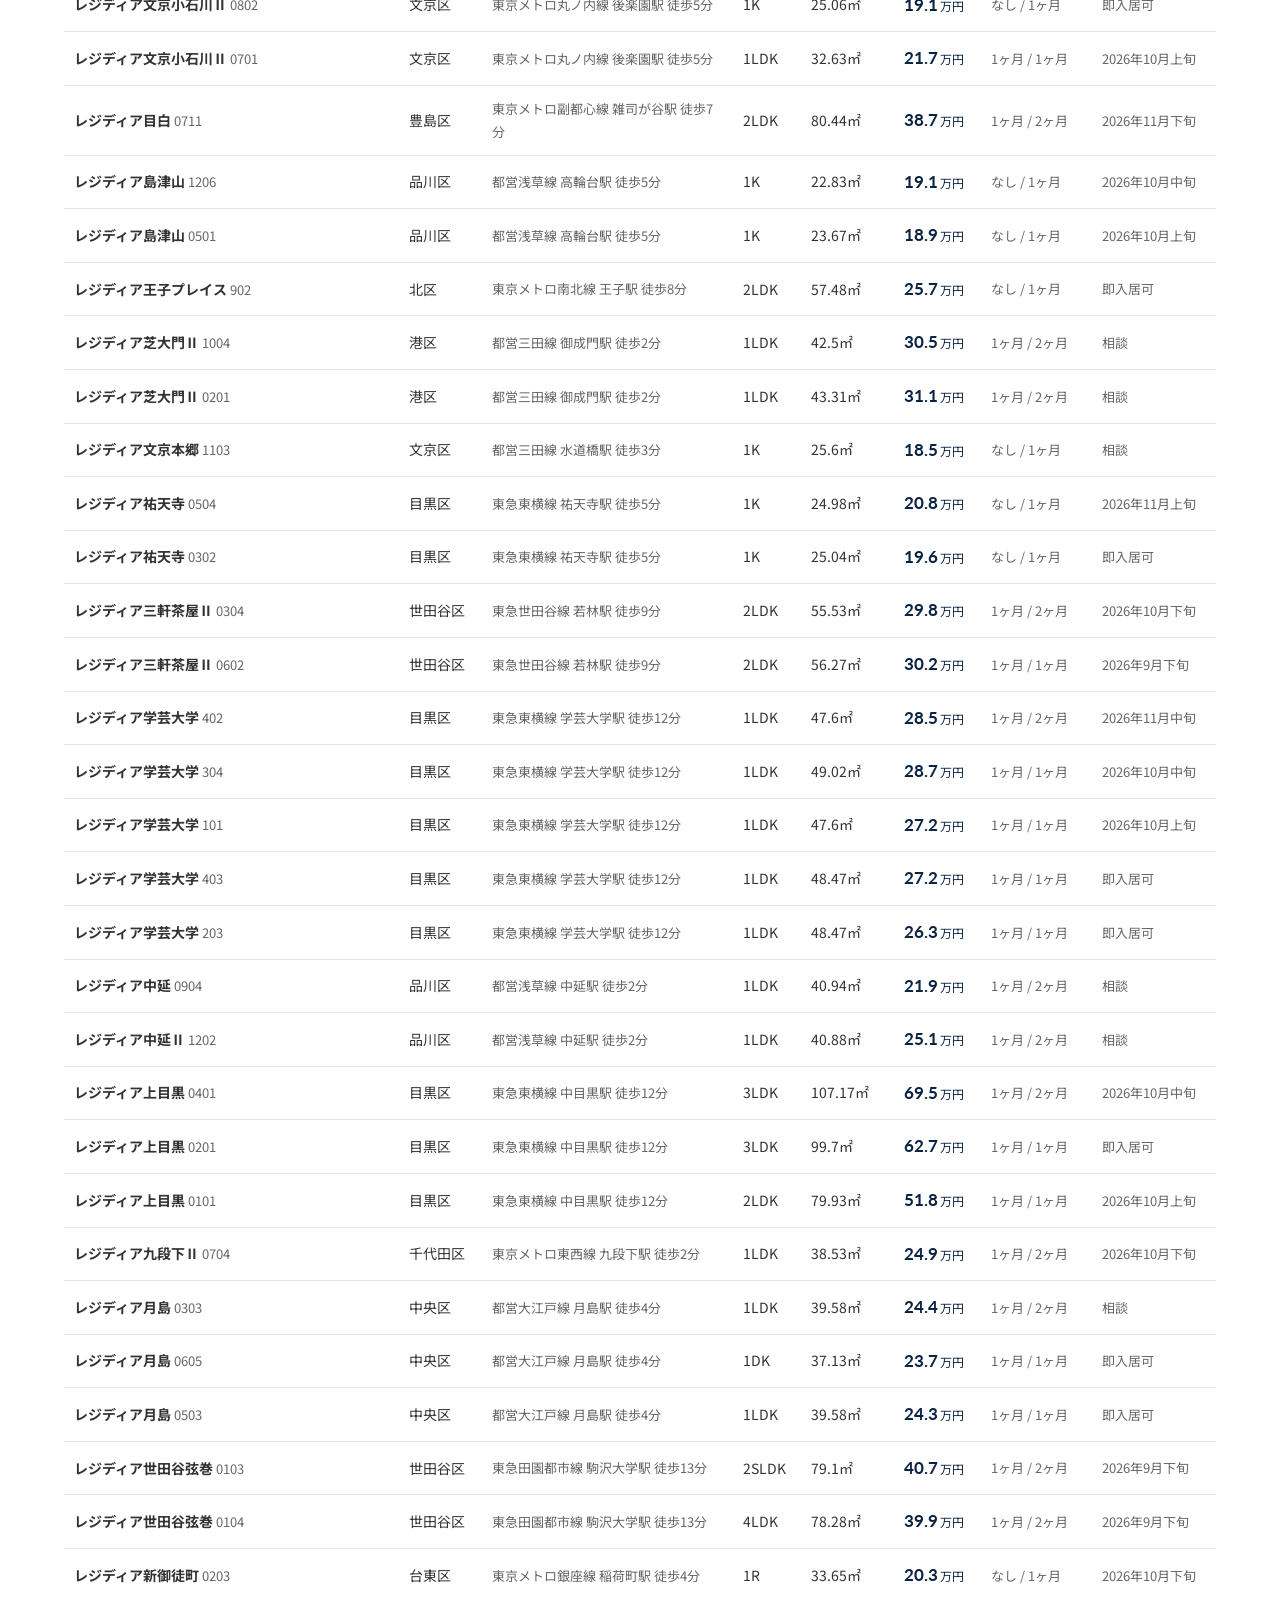
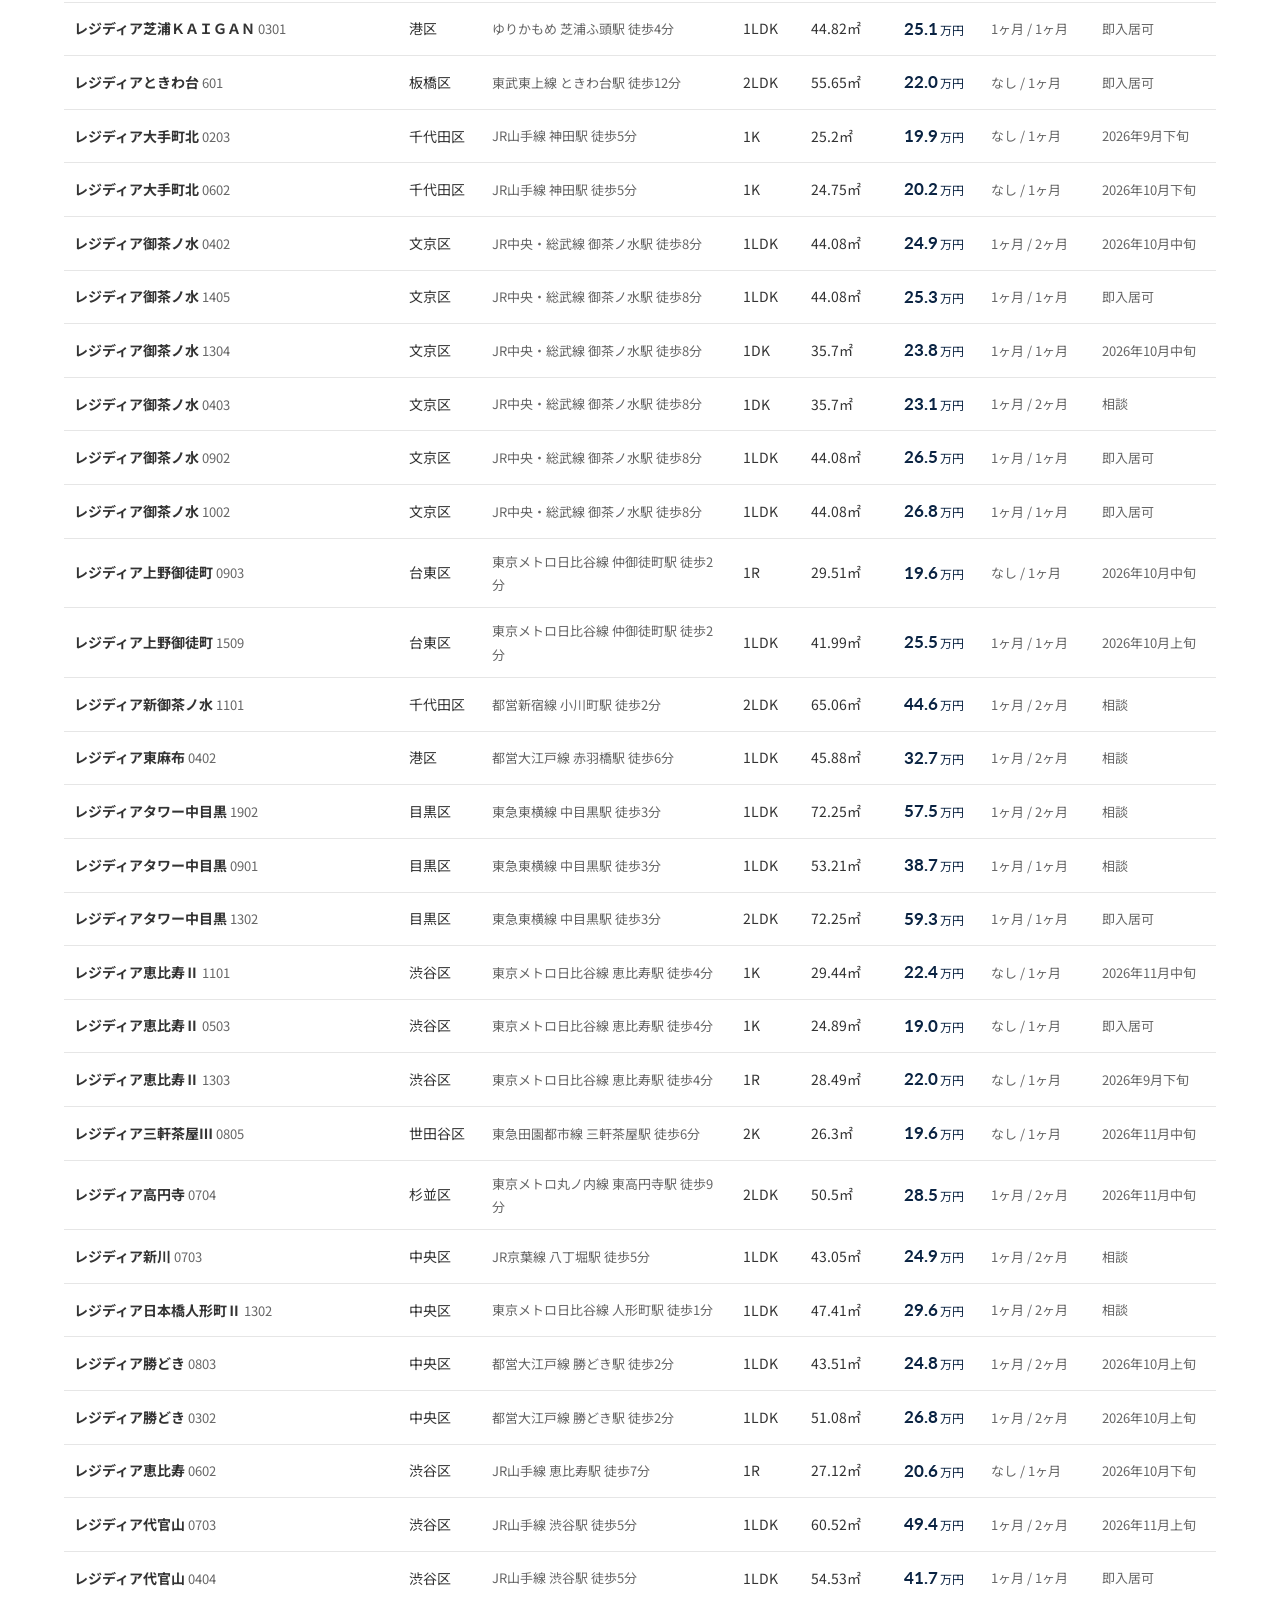
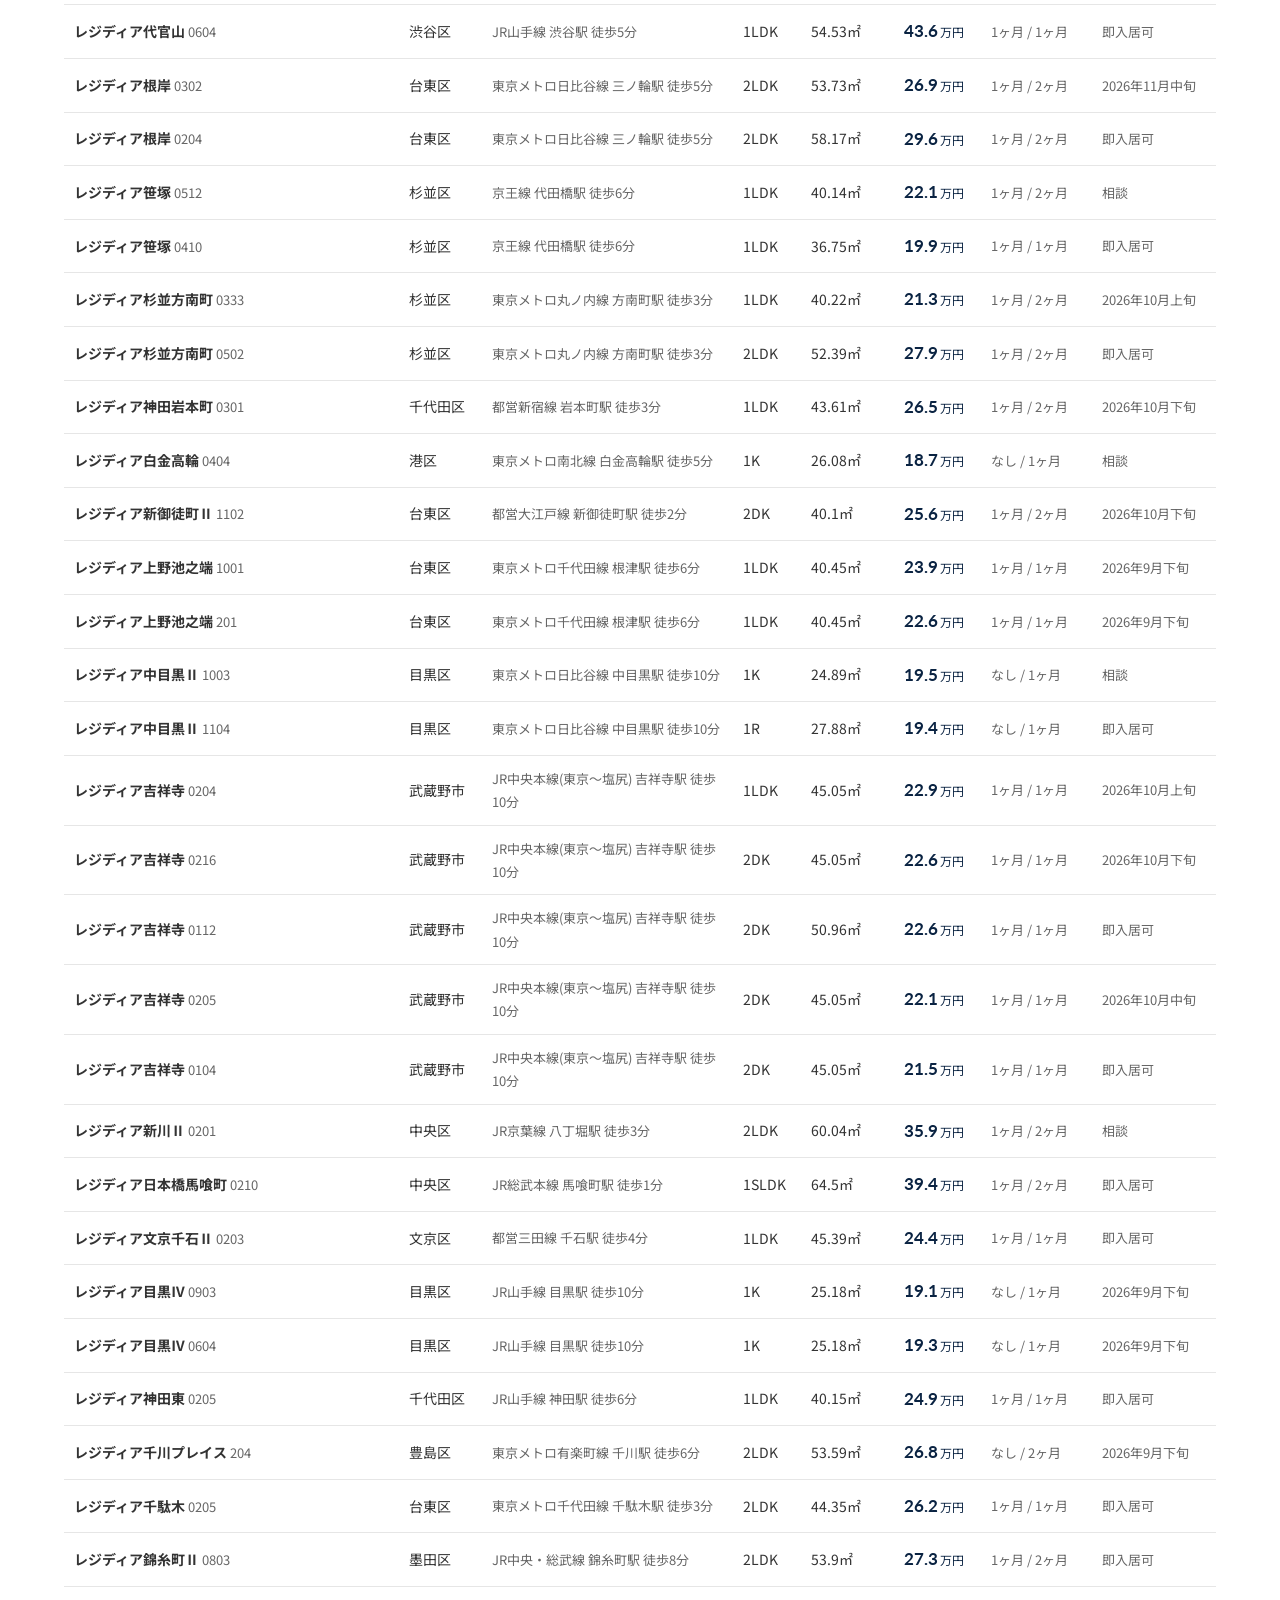
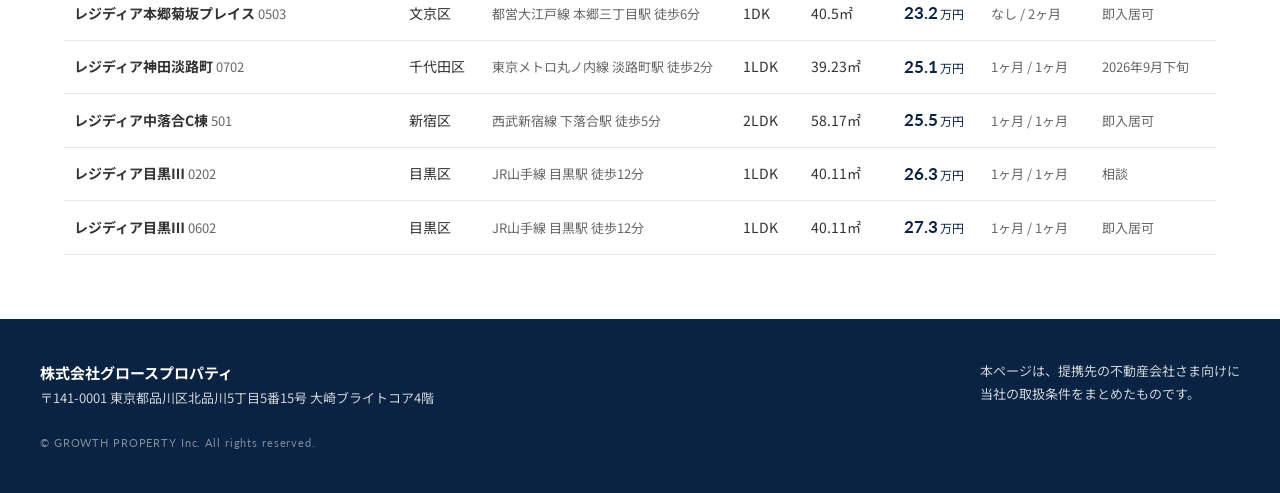
==== commit ce5d848e: "物件情報ページ：掲載を東京都内限定に変更（248件） 都外の2件（武蔵小杉・東松戸）を除外し、見出しにも都内限定である旨を追記。  Co-Authored-By: Claude Opus 5 <nor" ====
--- a/bukken/index.html
+++ b/bukken/index.html
@@ -26,7 +26,7 @@
   <section class="page-head">
     <div class="en">PROPERTIES</div>
     <h1>物件情報</h1>
-    <p>見守りサービス付き・当社が貸主（転貸人）となる条件でご紹介するお部屋の一覧です</p>
+    <p>東京都内限定・見守りサービス付き／当社が貸主（転貸人）となる条件でご紹介するお部屋の一覧です</p>
   </section>
   <main class="container">
     <section class="intro">
